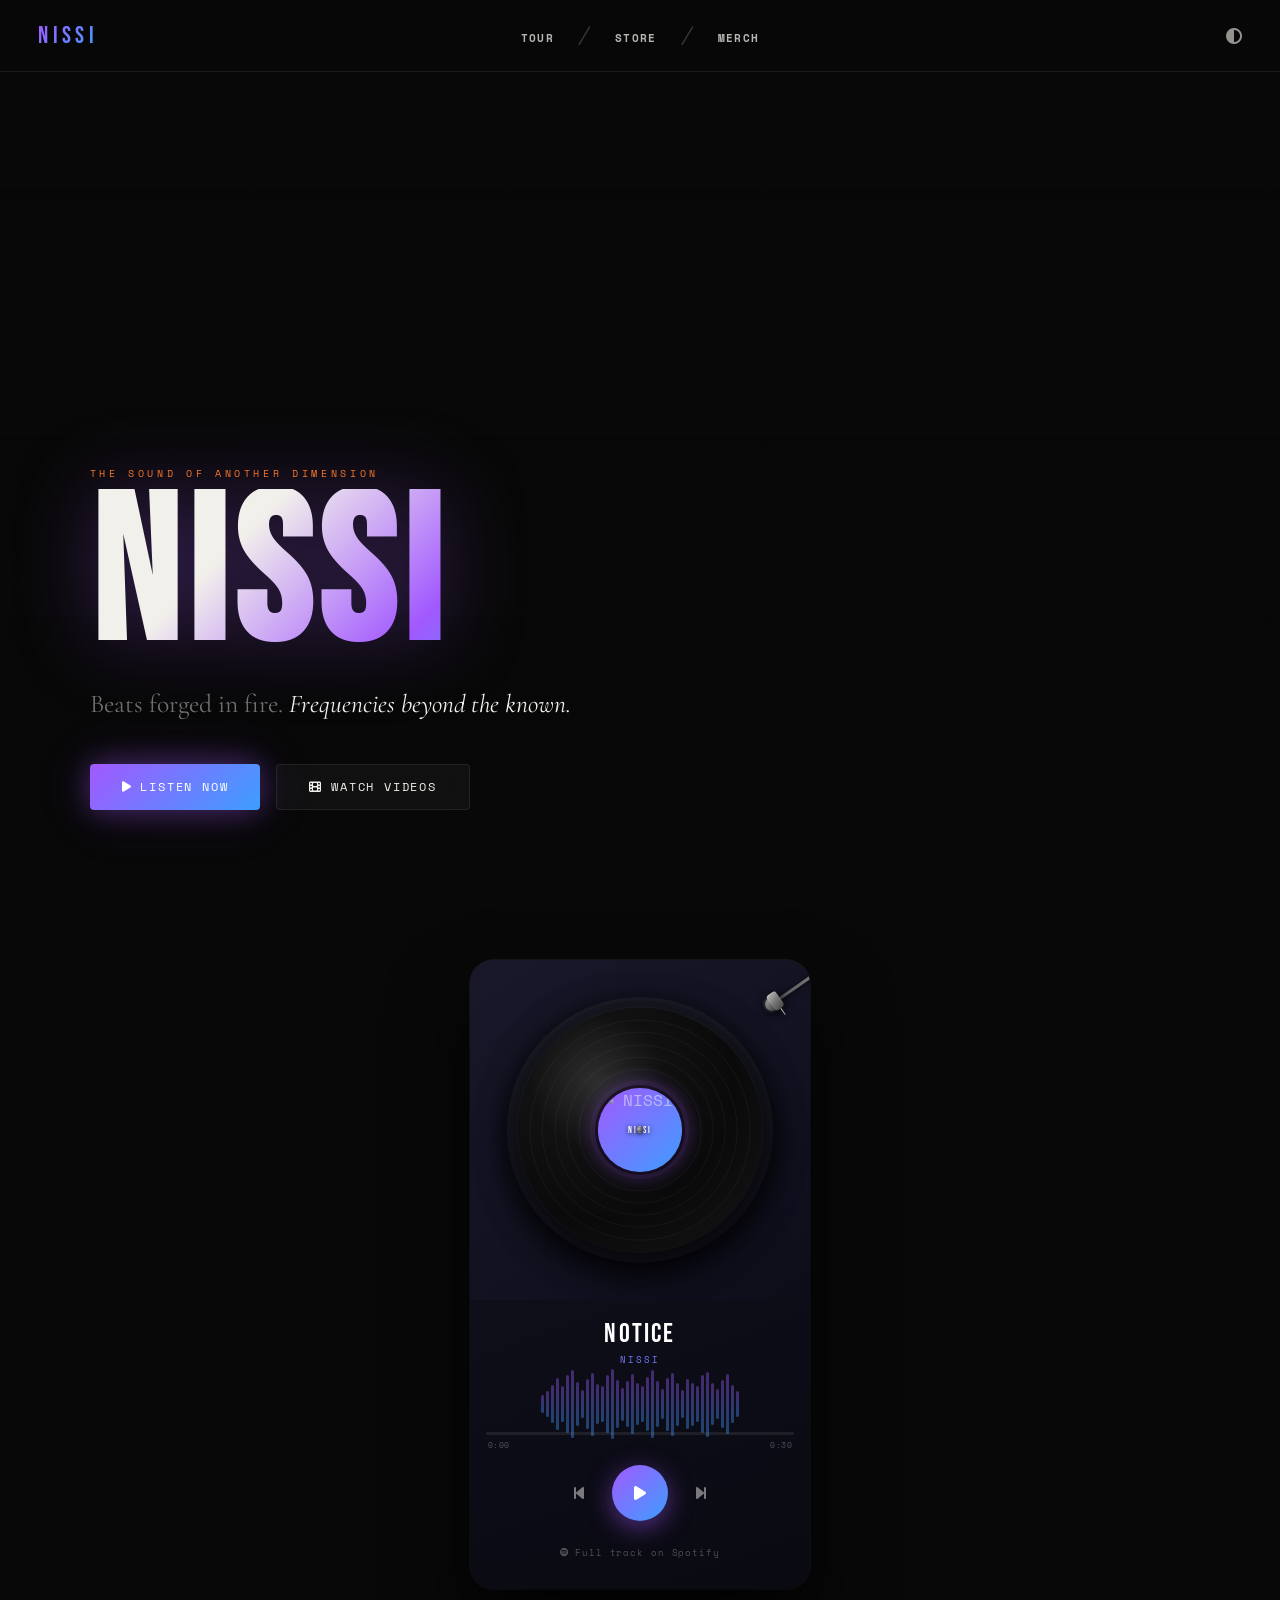
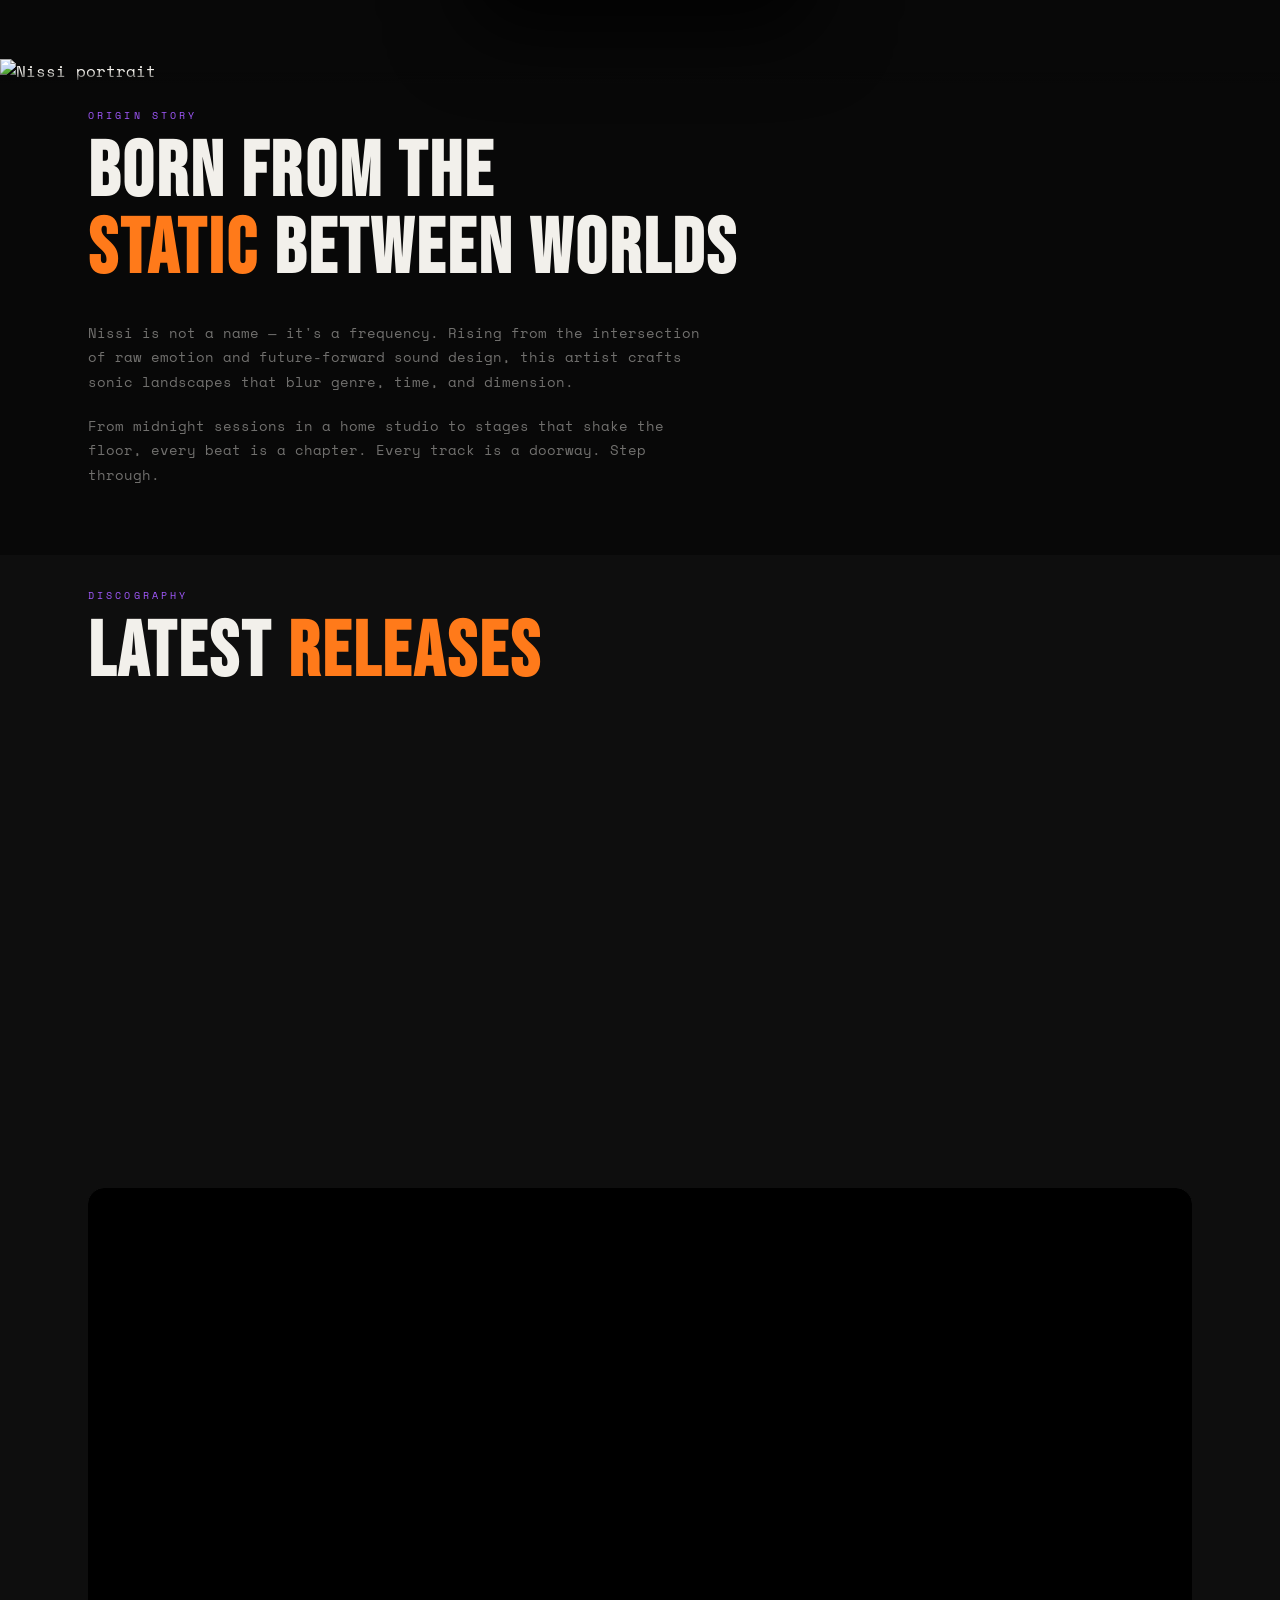
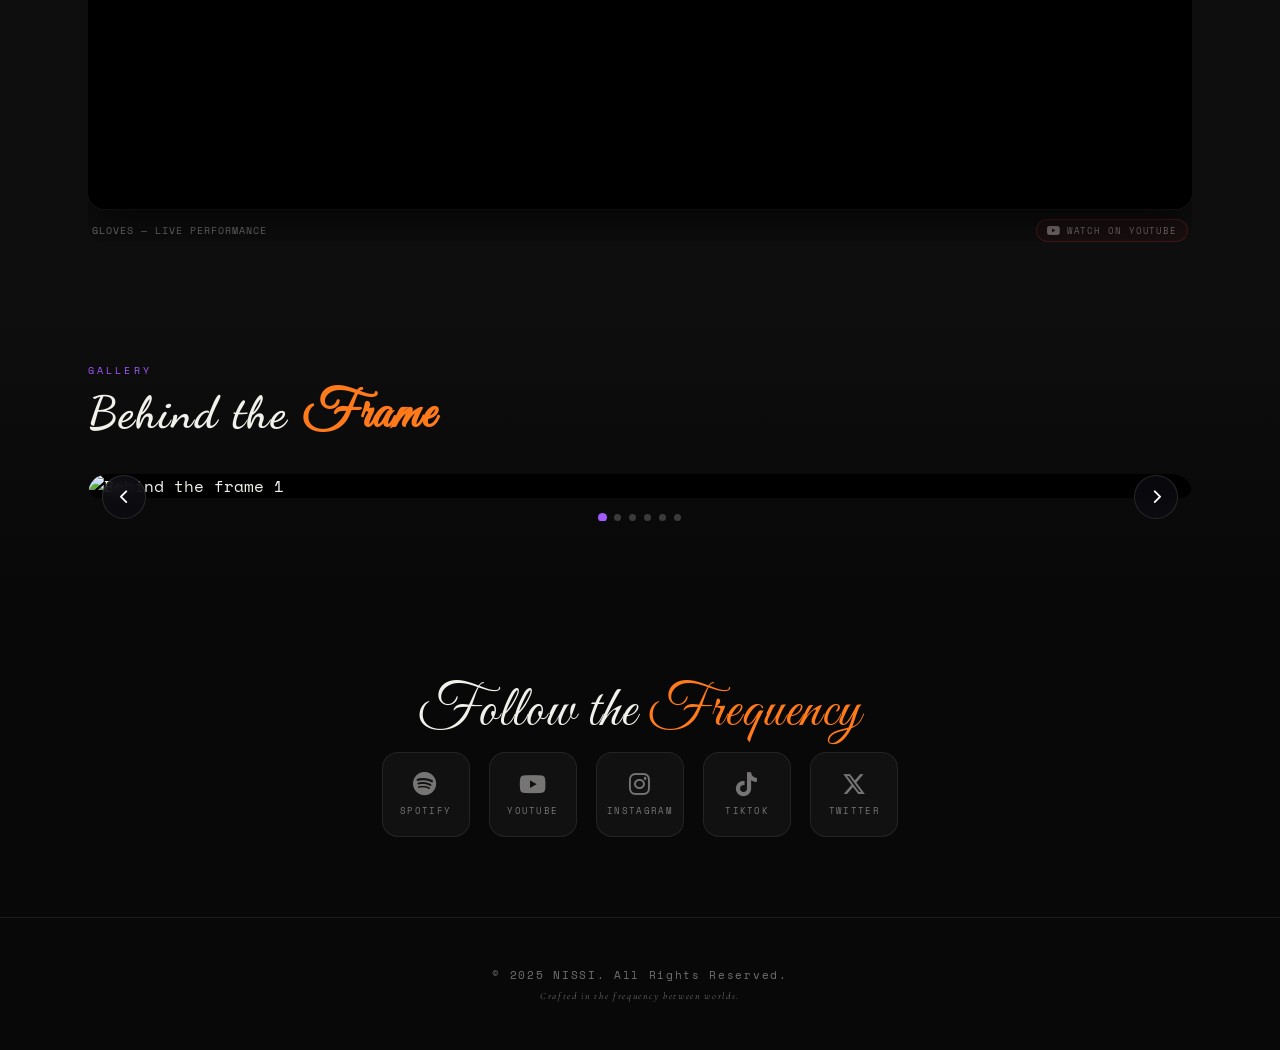
==== index.html @ 75cdb330 "Rename index_1779964944871_(7)_1780082928446.html to index.html" ====
<!DOCTYPE html>
<html lang="en">
<head>
  <meta charset="UTF-8" />
  <meta name="viewport" content="width=device-width, initial-scale=1.0" />
  <title>NISSI — Official</title>
  <link rel="stylesheet" href="style.css" />
  <!-- Fonts -->
  <link rel="preconnect" href="https://fonts.googleapis.com" />
  <link rel="preconnect" href="https://fonts.gstatic.com" crossorigin />
  <link href="https://fonts.googleapis.com/css2?family=Bebas+Neue&family=Cormorant+Garamond:ital,wght@0,300;0,400;1,300&family=Space+Mono:wght@400;700&family=Great+Vibes&family=Dancing+Script:wght@600;700&family=Playfair+Display:ital,wght@1,400;1,700&display=swap" rel="stylesheet" />
  <!-- Font Awesome -->
  <link rel="stylesheet" href="https://cdnjs.cloudflare.com/ajax/libs/font-awesome/6.5.0/css/all.min.css" />
  <!-- GSAP -->
  <script src="https://cdnjs.cloudflare.com/ajax/libs/gsap/3.12.5/gsap.min.js"></script>
  <script src="https://cdnjs.cloudflare.com/ajax/libs/gsap/3.12.5/ScrollTrigger.min.js"></script>
</head>
<body class="loading">

  <!-- LOADING SCREEN -->
  <div id="loader">
    <div class="loader-inner">
      <div class="loader-logo">NISSI</div>
      <div class="loader-bar"><div class="loader-fill"></div></div>
    </div>
  </div>

  <!-- PARTICLES CANVAS -->
  <canvas id="particles-canvas"></canvas>

  <!-- FIXED BG -->
  <div id="bg-fixed">
    <div id="bg-overlay"></div>
  </div>

  <!-- ═══════════════════════════ NAV ═══════════════════════════ -->
  <nav id="navbar" style="
    display:flex;
    align-items:center;
    justify-content:space-between;
    padding:0 clamp(20px, 5vw, 48px);
    position:fixed;
    top:0; left:0; right:0;
    z-index:999;
    background:#0d0d0d;
    height:56px;
    border-bottom:1px solid rgba(255,255,255,0.07);
  ">
    <!-- Logo left — pinned, never overlaps -->
    <a href="." onclick="window.location.reload();return false;" class="nav-logo" style="font-family:'Bebas Neue',sans-serif;font-size:1.5rem;letter-spacing:0.18em;background:linear-gradient(135deg,#a259ff,#3d9eff);-webkit-background-clip:text;-webkit-text-fill-color:transparent;flex-shrink:0;text-decoration:none;cursor:pointer;">NISSI</a>

    <!-- Links right side — plenty of room from logo -->
    <div style="display:flex;align-items:center;gap:0;">
      <ul style="display:flex;align-items:center;list-style:none;margin:0;padding:0;gap:0;">
        <li><a href="#tour" style="font-family:'Space Mono',monospace;font-size:0.7rem;font-weight:700;letter-spacing:0.12em;text-transform:uppercase;color:rgba(242,240,235,0.75);text-decoration:none;padding:0 clamp(12px,2.5vw,24px);transition:color 0.2s;" onmouseover="this.style.color='#ff7a1a'" onmouseout="this.style.color='rgba(242,240,235,0.75)'">Tour</a></li>
        <li style="color:rgba(255,255,255,0.2);font-size:1.3rem;transform:skewX(-15deg);user-select:none;pointer-events:none;">/</li>
        <li><a href="https://nissi-nation.myshopify.com/pages/print-giveaway" target="_blank" rel="noopener" style="font-family:'Space Mono',monospace;font-size:0.7rem;font-weight:700;letter-spacing:0.12em;text-transform:uppercase;color:rgba(242,240,235,0.75);text-decoration:none;padding:0 clamp(12px,2.5vw,24px);transition:color 0.2s;" onmouseover="this.style.color='#ff7a1a'" onmouseout="this.style.color='rgba(242,240,235,0.75)'">Store</a></li>
        <li style="color:rgba(255,255,255,0.2);font-size:1.3rem;transform:skewX(-15deg);user-select:none;pointer-events:none;">/</li>
        <li><a href="#merch" style="font-family:'Space Mono',monospace;font-size:0.7rem;font-weight:700;letter-spacing:0.12em;text-transform:uppercase;color:rgba(242,240,235,0.75);text-decoration:none;padding:0 clamp(12px,2.5vw,24px);transition:color 0.2s;" onmouseover="this.style.color='#ff7a1a'" onmouseout="this.style.color='rgba(242,240,235,0.75)'">Merch</a></li>
      </ul>
      <!-- Theme toggle -->
      <button class="theme-toggle" id="themeToggle" title="Toggle theme" style="background:none;border:none;color:rgba(242,240,235,0.6);cursor:pointer;font-size:1rem;margin-left:clamp(8px,2vw,20px);"><i class="fa-solid fa-circle-half-stroke"></i></button>
    </div>
  </nav>

  <!-- ═══════════════════════════ HERO ═══════════════════════════ -->
  <section id="hero">
    <div class="hero-content">
      <p class="hero-sub reveal-up">The Sound of Another Dimension</p>
      <h1 class="hero-title reveal-up">NISSI</h1>
      <p class="hero-tagline reveal-up">Beats forged in fire. <em>Frequencies beyond the known.</em></p>
      <div class="hero-btns reveal-up">
        <a href="#player-section" class="btn btn-primary"><i class="fa-solid fa-play"></i> Listen Now</a>
        <a href="https://youtube.com/@nissination?si=pV4HrU5x8ZpDHVde" target="_blank" rel="noopener" class="btn btn-ghost"><i class="fa-solid fa-film"></i> Watch Videos</a>
      </div>
    </div>
    <!-- Side waveform visualizer -->
    <canvas id="side-waveform"></canvas>
  </section>

  <!-- ═══════════════════════════ PLAYER ═══════════════════════════ -->
  <section id="player-section">
    <div class="vc-card" id="vinylCard">

      <!-- ── Vinyl stage (square) ── -->
      <div class="vc-stage">

        <!-- Ambient glow -->
        <div class="vc-glow" id="vcGlow"></div>

        <!-- Platter shadow ring -->
        <div class="vc-platter"></div>

        <!-- Vinyl disc -->
        <div class="vc-disc" id="npVinyl">
          <div class="vc-groove" style="inset:5%"></div>
          <div class="vc-groove" style="inset:10%"></div>
          <div class="vc-groove" style="inset:15%"></div>
          <div class="vc-groove" style="inset:20%"></div>
          <div class="vc-groove" style="inset:25%"></div>
          <div class="vc-groove" style="inset:30%"></div>
          <div class="vc-groove" style="inset:35%"></div>
          <div class="vc-groove" style="inset:40%"></div>
          <!-- Centre label -->
          <div class="vc-label">
            <img src="https://res.cloudinary.com/dsetw6lec/image/upload/v1779904991/ignite_al7eju.jpg" alt="NISSI" id="npArt" />
            <span class="vc-label-name">NISSI</span>
          </div>
          <!-- Spindle -->
          <div class="vc-spindle"></div>
        </div>

        <!-- Tonearm pivot marker -->
        <div class="vc-arm-pivot" id="vcArmPivot">
          <div class="vc-arm" id="tonearm-arm">
            <div class="vc-headshell">
              <div class="vc-stylus"></div>
            </div>
          </div>
        </div>

      </div><!-- /vc-stage -->

      <!-- Track info -->
      <div class="vc-track-name" id="trackName">NOTICE</div>
      <div class="vc-artist-name" id="artistName">NISSI</div>

      <!-- Waveform bars -->
      <div class="vc-waveform" id="vcWaveform"></div>

      <!-- Progress bar -->
      <div class="vc-progress-bar" id="progressBar">
        <div class="vc-progress-fill" id="progressFill"></div>
      </div>

      <!-- Times -->
      <div class="vc-times">
        <span id="currentTime">0:00</span>
        <span id="totalTime">0:30</span>
      </div>

      <!-- Controls -->
      <div class="vc-controls">
        <button class="vc-ctrl vc-skip" id="prevBtn" aria-label="Previous">
          <i class="fa-solid fa-backward-step"></i>
        </button>
        <button class="vc-ctrl vc-play-btn" id="playBtn" aria-label="Play / Pause">
          <i class="fa-solid fa-play" id="playIcon"></i>
        </button>
        <button class="vc-ctrl vc-skip" id="nextBtn" aria-label="Next">
          <i class="fa-solid fa-forward-step"></i>
        </button>
      </div>

      <!-- Spotify link -->
      <a class="vc-spotify-link" id="vcSpotifyLink"
         href="https://open.spotify.com/track/5U3MLQzcrQhgCphUAM2FbU"
         target="_blank" rel="noopener">
        <i class="fa-brands fa-spotify"></i> Full track on Spotify
      </a>

      <!-- Hidden Spotify embed target (iFrame API creates the iframe here) -->
      <div id="spotifyEmbed" style="width:1px;height:1px;overflow:hidden;position:absolute;opacity:0;pointer-events:none;"></div>

      <!-- Compat stubs for any lingering script references -->
      <input type="range" id="volumeSlider" min="0" max="1" step="0.01" value="0.8" style="display:none"/>
      <div id="progressThumb" style="display:none"></div>

    </div><!-- /vc-card -->

    <!-- hidden compat stubs (zero-size) -->
    <div id="turntable-glow" style="display:none"></div>
    <div id="tonearm-pivot" style="display:none"></div>
    <div id="tonearm-weight" style="display:none"></div>

  </section>

  <!-- ═══════════════════════════ ABOUT ═══════════════════════════ -->
  <section id="about" style="padding:0; margin:0; position:relative; background:#080808;">

    <!-- Photo: natural height, gradient fades bottom into dark -->
    <div style="width:100%; position:relative; overflow:hidden;">
      <img
        id="aboutImg"
        src="https://res.cloudinary.com/dsetw6lec/image/upload/v1779879551/SaveClip.App_619214443_18554891209044663_5033763532246389721_n_uv8qec.jpg"
        alt="Nissi portrait"
        style="width:100%; display:block; object-fit:cover; object-position:center top; will-change:transform;"
      />
      <!-- Gradient fade: transparent → solid dark over the bottom 45% of the photo -->
      <div style="
        position:absolute;
        bottom:0; left:0; right:0;
        height:45%;
        background: linear-gradient(to bottom, transparent 0%, #080808 100%);
        pointer-events:none;
      "></div>
    </div>

    <!-- Text: in normal document flow — pushes Latest Releases down naturally -->
    <div class="container reveal-up" style="
      position:relative;
      z-index:3;
      padding-top:24px;
      padding-bottom:48px;
    ">
      <span class="section-eyebrow">Origin Story</span>
      <h2 class="section-title">Born from the<br /><em>Static</em> Between Worlds</h2>
      <p style="max-width:560px; font-size:0.78rem; line-height:1.7; color:rgba(242,240,235,0.82); margin-bottom:16px;">Nissi is not a name — it's a frequency. Rising from the intersection of raw emotion and future-forward sound design, this artist crafts sonic landscapes that blur genre, time, and dimension.</p>
      <p style="max-width:560px; font-size:0.78rem; line-height:1.7; color:rgba(242,240,235,0.82);">From midnight sessions in a home studio to stages that shake the floor, every beat is a chapter. Every track is a doorway. Step through.</p>
    </div>

  </section>

  <!-- ═══════════════════════════ MUSIC ═══════════════════════════ -->
  <section id="music" style="padding-top:32px;" class="section-pad">
    <div class="container">
      <span class="section-eyebrow reveal-up">Discography</span>
      <h2 class="section-title reveal-up">Latest <em>Releases</em></h2>

      <!-- SPOTIFY EMBEDS -->
      <div class="spotify-stack reveal-up">

        <!-- TORNADO -->
        <iframe
          style="border-radius:12px"
          src="https://open.spotify.com/embed/track/1IMAFcIDPJ1kpCcOtLghst?utm_source=generator&theme=0"
          width="100%" height="80" frameBorder="0"
          allowfullscreen=""
          allow="autoplay; clipboard-write; encrypted-media; fullscreen; picture-in-picture"
          loading="lazy">
        </iframe>

        <!-- NOBODY -->
        <iframe
          style="border-radius:12px"
          src="https://open.spotify.com/embed/track/5S6c5dAxj2BlocOOHV3tya?utm_source=generator&theme=0"
          width="100%" height="80" frameBorder="0"
          allowfullscreen=""
          allow="autoplay; clipboard-write; encrypted-media; fullscreen; picture-in-picture"
          loading="lazy">
        </iframe>

        <!-- JUDI -->
        <iframe
          style="border-radius:12px"
          src="https://open.spotify.com/embed/track/2NSkhQmS7BFNRcyaxZtRe6?utm_source=generator&theme=0"
          width="100%" height="80" frameBorder="0"
          allowfullscreen=""
          allow="autoplay; clipboard-write; encrypted-media; fullscreen; picture-in-picture"
          loading="lazy">
        </iframe>

        <!-- MOTIVATE -->
        <iframe
          style="border-radius:12px"
          src="https://open.spotify.com/embed/track/6a0MFMtkaQKYUOnTQrwgBc?utm_source=generator&theme=0"
          width="100%" height="80" frameBorder="0"
          allowfullscreen=""
          allow="autoplay; clipboard-write; encrypted-media; fullscreen; picture-in-picture"
          loading="lazy">
        </iframe>

        <!-- TROUBLE -->
        <iframe
          style="border-radius:12px"
          src="https://open.spotify.com/embed/track/4d7zuVTqmSyFkeSwtCjJev?utm_source=generator&theme=0"
          width="100%" height="80" frameBorder="0"
          allowfullscreen=""
          allow="autoplay; clipboard-write; encrypted-media; fullscreen; picture-in-picture"
          loading="lazy">
        </iframe>

      </div><!-- /spotify-stack -->

      <!-- GLOVES VIDEO — sits right below Ignite -->
      <div class="video-card reveal-up" style="margin-top:24px;" data-delay="0">
        <div class="video-embed-wrap" data-video-id="BGjaGoD0YRA">
          <iframe
            src="https://www.youtube.com/embed/BGjaGoD0YRA?rel=0&modestbranding=1"
            title="NISSI — Gloves Live Performance"
            frameborder="0"
            allow="accelerometer; autoplay; clipboard-write; encrypted-media; gyroscope; picture-in-picture; web-share"
            allowfullscreen>
          </iframe>
        </div>
        <div class="video-meta">
          <span class="video-meta-title">Gloves — Live Performance</span>
          <a class="video-yt-link" href="https://youtu.be/BGjaGoD0YRA" target="_blank" rel="noopener"><i class="fa-brands fa-youtube"></i> Watch on YouTube</a>
        </div>
      </div>

      <!-- LEGACY GRID (hidden - kept for JS compat) -->
      <div class="music-grid" style="display:none;">
        <div class="music-card reveal-up" data-delay="0">
          <div class="music-card-img">
            <img src="" alt="Banger" />
            <div class="music-card-overlay"><i class="fa-solid fa-play"></i></div>
          </div>
          <div class="music-card-info">
            <h3>Banger</h3>
            <p>Single • 2025</p>
            <div class="platform-btns">
              <a href="#" class="plat-btn spotify"><i class="fa-brands fa-spotify"></i> Spotify</a>
              <a href="#" class="plat-btn apple"><i class="fa-brands fa-apple"></i> Apple</a>
            </div>
          </div>
        </div>
        <div class="music-card reveal-up" data-delay="100">
          <div class="music-card-img">
            <img src="" alt="Static Realm" />
            <div class="music-card-overlay"><i class="fa-solid fa-play"></i></div>
          </div>
          <div class="music-card-info">
            <h3>Static Realm</h3>
            <p>EP • 2024</p>
          </div>
        </div>
      </div><!-- /hidden music-grid -->
    </div>
  </section>

  <!-- ═══════════════════════════ GALLERY ═══════════════════════════ -->
  <section id="gallery" class="section-pad">
    <div class="container">
      <span class="section-eyebrow reveal-up">Gallery</span>
      <h2 class="section-title reveal-up" style="font-family:'Dancing Script',cursive;font-size:2.8rem;font-weight:700;">Behind the <em style="font-family:'Great Vibes',cursive;font-size:1.15em;">Frame</em></h2>
      <!-- SWIPEABLE GALLERY SLIDER -->
      <div class="gallery-slider-wrap">
        <div class="gallery-slider" id="gallerySlider">
          <div class="gallery-slide">
            <img src="https://res.cloudinary.com/dsetw6lec/image/upload/v1779936729/SaveClip.App_590415206_18548560813044663_8006757586851765597_n_q1v9o7.jpg" alt="Behind the frame 1" />
            <div class="gallery-hover"><i class="fa-solid fa-expand"></i></div>
          </div>
          <div class="gallery-slide">
            <img src="https://res.cloudinary.com/dsetw6lec/image/upload/v1779936730/SaveClip.App_610170127_18551751592044663_2790066514820740571_n_wjk50v.jpg" alt="Behind the frame 2" />
            <div class="gallery-hover"><i class="fa-solid fa-expand"></i></div>
          </div>
          <div class="gallery-slide">
            <img src="https://res.cloudinary.com/dsetw6lec/image/upload/v1779936729/SaveClip.App_590422847_18548560801044663_4724140726253730372_n_scm8un.jpg" alt="Behind the frame 3" />
            <div class="gallery-hover"><i class="fa-solid fa-expand"></i></div>
          </div>
          <div class="gallery-slide">
            <img src="https://res.cloudinary.com/dsetw6lec/image/upload/v1779936730/SaveClip.App_673181962_18584019388044663_4158694819043133062_n_bvgiac.jpg" alt="Behind the frame 4" />
            <div class="gallery-hover"><i class="fa-solid fa-expand"></i></div>
          </div>
          <div class="gallery-slide">
            <img src="https://res.cloudinary.com/dsetw6lec/image/upload/v1779936730/SaveClip.App_590414192_18548560786044663_8971472517863732894_n_qtlxjk.jpg" alt="Behind the frame 5" />
            <div class="gallery-hover"><i class="fa-solid fa-expand"></i></div>
          </div>
          <div class="gallery-slide">
            <img src="https://res.cloudinary.com/dsetw6lec/image/upload/v1779936888/SaveClip.App_515158918_18515788252044663_3452862884374450170_n_m4cdrz.jpg" alt="Behind the frame 6" />
            <div class="gallery-hover"><i class="fa-solid fa-expand"></i></div>
          </div>
        </div>

        <!-- Nav arrows -->
        <button class="gallery-arrow gallery-prev" id="galleryPrev" aria-label="Previous"><i class="fa-solid fa-chevron-left"></i></button>
        <button class="gallery-arrow gallery-next" id="galleryNext" aria-label="Next"><i class="fa-solid fa-chevron-right"></i></button>

        <!-- Dots -->
        <div class="gallery-dots" id="galleryDots"></div>
      </div>
    </div>
    <!-- Lightbox -->
    <div id="lightbox" class="lightbox">
      <button class="lb-close" id="lbClose"><i class="fa-solid fa-xmark"></i></button>
      <img id="lbImg" src="" alt="Gallery Full" />
    </div>
  </section>

  <!-- ═══════════════════════════ SOCIAL ═══════════════════════════ -->
  <section id="social" class="section-pad">
    <div class="container">
      <h2 class="section-title reveal-up text-center" style="font-family:'Great Vibes',cursive;font-size:3.6rem;font-weight:400;letter-spacing:0.02em;">Follow the <em style="font-family:'Great Vibes',cursive;font-style:normal;">Frequency</em></h2>
      <div class="social-row" style="justify-content:center; gap:1.2rem; flex-wrap:wrap; max-width:560px; margin:0 auto;">
        <a href="https://open.spotify.com/artist/4586oPyU8t6d4hGb1BPFTU?si=qIIXIjuaQ7iqp5JN0f9GTw" target="_blank" rel="noopener" class="soc-btn soc-spotify" title="Spotify"><i class="fa-brands fa-spotify"></i><span>Spotify</span></a>
        <a href="https://youtube.com/@nissination?si=pV4HrU5x8ZpDHVde" target="_blank" rel="noopener" class="soc-btn soc-youtube" title="YouTube"><i class="fa-brands fa-youtube"></i><span>YouTube</span></a>
        <a href="https://www.instagram.com/nissination?igsh=MWptbnQ2YWdpcnBrdA==" target="_blank" rel="noopener" class="soc-btn soc-instagram" title="Instagram"><i class="fa-brands fa-instagram"></i><span>Instagram</span></a>
        <a href="https://www.tiktok.com/@nissi_nation?_r=1&_t=ZS-96jzxptYYQ1" target="_blank" rel="noopener" class="soc-btn soc-tiktok" title="TikTok"><i class="fa-brands fa-tiktok"></i><span>TikTok</span></a>
        <a href="https://twitter.com/NissiNation" target="_blank" rel="noopener" class="soc-btn soc-twitter" title="X / Twitter"><i class="fa-brands fa-x-twitter"></i><span>Twitter</span></a>
      </div>
    </div>
  </section>

  <!-- ═════════════════ OVERLAYS ═════════════════ -->

<div class="overlay-panel" id="store-overlay">
  <button class="overlay-close">×</button>

  <div class="overlay-content">
    <h2>STORE</h2>
    <p>Exclusive drops, collectibles, vinyls, and limited releases.</p>
  </div>
</div>

<div class="overlay-panel" id="merch-overlay">
  <button class="overlay-close">×</button>

  <div class="overlay-content">
    <h2>MERCH</h2>
    <p>Wear the world. Premium artist apparel and visuals.</p>
  </div>
</div>

<div class="overlay-panel" id="tour-overlay">
  <button class="overlay-close">×</button>

  <div class="overlay-content">
    <h2>TOUR</h2>
    <p>Upcoming performances, experiences, and live dates.</p>
  </div>
</div>

<div class="overlay-panel" id="connect-overlay">
  <button class="overlay-close">×</button>

  <div class="overlay-content">
    <h2>CONNECT</h2>
    <p>Bookings, collaborations, creative direction, and partnerships.</p>
  </div>
</div>

  <!-- ── GALLERY FIXES + LIGHTBOX ZOOM ── -->
  <style>
    /* Kill scale+overlay on touch — hover sticks on mobile */
    @media (hover: none) {
      .gallery-slide:hover img          { transform: none !important; }
      .gallery-slide:active img         { transform: none !important; }
      .gallery-slide:hover .gallery-hover,
      .gallery-slide:active .gallery-hover { background: rgba(0,0,0,0) !important; opacity: 0 !important; }
    }
    /* Remove blur from hover overlay everywhere */
    .gallery-slide .gallery-hover { backdrop-filter: none !important; -webkit-backdrop-filter: none !important; }

    /* Lightbox enhancements */
    #lightbox {
      position: fixed; inset: 0; z-index: 5000;
      background: rgba(0,0,0,0.96);
      display: none; align-items: center; justify-content: center;
      touch-action: none;
      padding: 0;
    }
    #lightbox.open { display: flex; }
    #lb-img-wrap {
      display: flex; align-items: center; justify-content: center;
      width: 100%; height: 100%;
      overflow: hidden;
    }
    #lbImg {
      max-width: 92vw; max-height: 88vh;
      object-fit: contain;
      border-radius: 6px;
      transform-origin: center center;
      transform: scale(1);
      transition: transform 0.2s ease;
      user-select: none; -webkit-user-select: none;
      cursor: zoom-in;
      will-change: transform;
    }
    #lbImg.zoomed { cursor: grab; transition: none; }
    #lbImg.zoomed:active { cursor: grabbing; }

    /* Close button — always visible, always on top */
    #lb-close-btn {
      position: fixed;
      top: 14px; right: 14px;
      z-index: 9999;
      width: 52px; height: 52px;
      border-radius: 50%;
      background: rgba(255, 80, 80, 0.88);
      border: 2px solid rgba(255,255,255,0.35);
      color: #fff;
      font-size: 1.5rem;
      display: none;
      align-items: center;
      justify-content: center;
      cursor: pointer;
      box-shadow: 0 4px 20px rgba(0,0,0,0.7);
      -webkit-tap-highlight-color: transparent;
    }
    #lightbox.open ~ #lb-close-btn,
    #lb-close-btn.visible { display: flex; }

    #lb-hint {
      position: fixed; bottom: 1rem; left: 50%; transform: translateX(-50%);
      font-family: 'Space Mono', monospace; font-size: 0.55rem;
      letter-spacing: 0.12em; color: rgba(255,255,255,0.4);
      pointer-events: none; z-index: 9998;
      white-space: nowrap;
      display: none;
    }
    #lb-hint.visible { display: block; }
    /* Hide the original in-lightbox close button — replaced by #lb-close-btn */
    #lbClose { display: none !important; }

    /* ══════════════════════════════════════
       VINYL CARD PLAYER
       ══════════════════════════════════════ */
    #player-section {
      display: flex;
      justify-content: center;
      padding: 60px 20px 70px;
      background: #080808;
    }
    .vc-card {
      position: relative;
      width: 100%;
      max-width: 340px;
      background: linear-gradient(160deg, #151520 0%, #0d0d18 60%, #0a0a12 100%);
      border-radius: 24px;
      padding-bottom: 28px;
      box-shadow:
        0 40px 80px rgba(0,0,0,0.8),
        0 0 0 1px rgba(255,255,255,0.06),
        inset 0 1px 0 rgba(255,255,255,0.06);
      overflow: hidden;
      text-align: center;
    }
    /* Stage: square */
    .vc-stage {
      position: relative;
      width: 100%;
      aspect-ratio: 1;
      background: linear-gradient(145deg, #18182a 0%, #0d0d1a 100%);
      overflow: hidden;
    }
    .vc-glow {
      position: absolute;
      inset: 0;
      background: radial-gradient(circle at 50% 55%,
        rgba(162,89,255,0.25) 0%,
        rgba(61,158,255,0.12) 40%,
        transparent 70%);
      opacity: 0;
      transition: opacity 1s ease;
      pointer-events: none;
    }
    .vc-glow.on {
      opacity: 1;
      animation: glowBreathe 2.8s ease-in-out infinite;
    }
    @keyframes glowBreathe {
      0%,100% { opacity: 0.6; }
      50%      { opacity: 1; }
    }
    /* Platter shadow ring */
    .vc-platter {
      position: absolute;
      top: 50%; left: 50%;
      width: 78%;
      aspect-ratio: 1;
      transform: translate(-50%, -50%);
      border-radius: 50%;
      background: radial-gradient(circle at 40% 38%, #22222e, #0e0e18);
      box-shadow:
        0 8px 30px rgba(0,0,0,0.8),
        0 0 0 1px rgba(255,255,255,0.04),
        inset 0 2px 4px rgba(255,255,255,0.04);
    }
    /* Vinyl disc */
    .vc-disc {
      position: absolute;
      top: 50%; left: 50%;
      width: 72%;
      aspect-ratio: 1;
      transform: translate(-50%, -50%);
      border-radius: 50%;
      background: radial-gradient(circle at 32% 30%,
        #2e2e2e 0%, #111 28%, #0a0a0a 58%, #161616 100%);
      box-shadow:
        0 10px 40px rgba(0,0,0,0.9),
        0 0 0 1px rgba(255,255,255,0.04);
    }
    .vc-disc.spinning {
      animation: spinRecord 3s linear infinite;
    }
    @keyframes spinRecord {
      to { transform: translate(-50%,-50%) rotate(360deg); }
    }
    .vc-groove {
      position: absolute;
      border-radius: 50%;
      border: 1px solid rgba(255,255,255,0.045);
      pointer-events: none;
    }
    /* Centre label */
    .vc-label {
      position: absolute;
      width: 34%; aspect-ratio: 1;
      top: 50%; left: 50%;
      transform: translate(-50%, -50%);
      border-radius: 50%;
      overflow: hidden;
      background: linear-gradient(135deg, #a259ff, #3d9eff);
      box-shadow:
        0 0 0 3px rgba(0,0,0,0.55),
        0 0 22px rgba(162,89,255,0.65),
        0 4px 16px rgba(0,0,0,0.8);
      display: flex;
      align-items: center;
      justify-content: center;
    }
    .vc-label img {
      position: absolute;
      inset: 0; width: 100%; height: 100%;
      object-fit: cover;
      opacity: 0.55;
      border-radius: 50%;
    }
    .vc-label-name {
      position: relative; z-index: 2;
      font-family: 'Bebas Neue', sans-serif;
      font-size: clamp(0.4rem, 1.5vw, 0.55rem);
      letter-spacing: 0.22em;
      color: #fff;
      text-shadow: 0 1px 4px rgba(0,0,0,0.9);
    }
    .vc-spindle {
      position: absolute;
      width: 6px; height: 6px;
      top: 50%; left: 50%;
      transform: translate(-50%, -50%);
      border-radius: 50%;
      background: radial-gradient(circle at 35% 35%, #bbb, #555 60%, #222);
      box-shadow: 0 1px 4px rgba(0,0,0,0.8);
      z-index: 20;
    }
    /* Tonearm */
    .vc-arm-pivot {
      position: absolute;
      top: 11%; right: 9%;
      width: 14px; height: 14px;
      border-radius: 50%;
      background: radial-gradient(circle at 35% 30%, #c8c8c8, #777 55%, #333);
      box-shadow: 0 3px 10px rgba(0,0,0,0.8), 0 0 0 2px rgba(255,255,255,0.12);
      z-index: 30;
    }
    .vc-arm {
      position: absolute;
      top: 50%; left: 50%;
      /* arm length = ~40% of card width; clamp for mobile */
      width: clamp(90px, 38vw, 132px);
      height: 3px;
      background: linear-gradient(to left, #aaa 0%, #888 40%, #666 80%, #444 100%);
      border-radius: 2px;
      transform-origin: 0% 50%;
      transform: translateY(-50%) rotate(-35deg);
      transition: transform 1s cubic-bezier(0.35,0.05,0.25,1);
      box-shadow: 0 1px 6px rgba(0,0,0,0.7);
      z-index: 29;
    }
    .vc-arm.playing { transform: translateY(-50%) rotate(10deg); }
    .vc-headshell {
      position: absolute;
      left: -1px; top: -8px;
      width: 11px; height: 18px;
      background: linear-gradient(160deg, #bbb 0%, #777 50%, #444 100%);
      border-radius: 3px 3px 4px 4px;
      box-shadow: 0 2px 8px rgba(0,0,0,0.7), inset 0 1px 0 rgba(255,255,255,0.15);
    }
    .vc-stylus {
      position: absolute;
      bottom: -8px; left: 50%;
      transform: translateX(-50%);
      width: 1.5px; height: 8px;
      background: linear-gradient(to bottom, #ccc, #888);
      border-radius: 0 0 1px 1px;
    }
    /* Track info */
    .vc-track-name {
      font-family: 'Bebas Neue', sans-serif;
      font-size: 1.7rem;
      letter-spacing: 0.08em;
      color: #fff;
      margin: 18px 20px 3px;
    }
    .vc-artist-name {
      font-family: 'Space Mono', monospace;
      font-size: 0.58rem;
      letter-spacing: 0.22em;
      text-transform: uppercase;
      background: linear-gradient(135deg, #a259ff, #3d9eff);
      -webkit-background-clip: text;
      -webkit-text-fill-color: transparent;
      margin-bottom: 16px;
    }
    /* Waveform */
    .vc-waveform {
      display: flex;
      align-items: center;
      justify-content: center;
      gap: 2px;
      height: 44px;
      margin: 0 16px 6px;
    }
    .vc-bar {
      flex-shrink: 0;
      width: 3px;
      border-radius: 2px;
      background: linear-gradient(to top, #3d9eff 0%, #a259ff 100%);
      opacity: 0.38;
      transform-origin: bottom center;
      transition: opacity 0.3s;
    }
    .vc-bar.lit   { opacity: 0.9; }
    .vc-bar.pulse { animation: barPulse var(--spd,0.55s) ease-in-out infinite alternate; }
    @keyframes barPulse {
      from { transform: scaleY(0.35); opacity: 0.4; }
      to   { transform: scaleY(1);    opacity: 0.95; }
    }
    /* Progress bar */
    .vc-progress-bar {
      width: calc(100% - 32px);
      margin: 0 16px 4px;
      height: 3px;
      background: rgba(255,255,255,0.08);
      border-radius: 2px;
      cursor: pointer;
    }
    .vc-progress-fill {
      height: 100%; width: 0%;
      background: linear-gradient(to right, #a259ff, #3d9eff);
      border-radius: 2px;
      transition: width 0.4s linear;
    }
    /* Times */
    .vc-times {
      display: flex;
      justify-content: space-between;
      margin: 0 18px 14px;
      font-family: 'Space Mono', monospace;
      font-size: 0.5rem;
      color: rgba(255,255,255,0.3);
      letter-spacing: 0.06em;
    }
    /* Controls */
    .vc-controls {
      display: flex;
      align-items: center;
      justify-content: center;
      gap: 28px;
      margin-bottom: 16px;
    }
    .vc-ctrl {
      background: none; border: none;
      cursor: pointer;
      color: rgba(255,255,255,0.45);
      transition: color 0.2s, transform 0.15s;
      padding: 0;
      -webkit-tap-highlight-color: transparent;
    }
    .vc-ctrl:hover { color: #fff; }
    .vc-skip { font-size: 1rem; }
    .vc-play-btn {
      width: 56px; height: 56px;
      border-radius: 50%;
      background: linear-gradient(135deg, #a259ff, #3d9eff);
      color: #fff !important;
      font-size: 1rem;
      display: flex;
      align-items: center;
      justify-content: center;
      box-shadow: 0 6px 24px rgba(162,89,255,0.52), 0 2px 8px rgba(0,0,0,0.5);
      transition: transform 0.15s, box-shadow 0.15s;
    }
    .vc-play-btn:hover {
      transform: scale(1.08);
      box-shadow: 0 8px 32px rgba(162,89,255,0.72), 0 2px 8px rgba(0,0,0,0.5);
    }
    /* Spotify link */
    .vc-spotify-link {
      display: inline-flex;
      align-items: center;
      gap: 5px;
      font-family: 'Space Mono', monospace;
      font-size: 0.55rem;
      letter-spacing: 0.1em;
      color: rgba(255,255,255,0.28);
      text-decoration: none;
      transition: color 0.2s;
    }
    .vc-spotify-link:hover { color: #1db954; }

    /* ── Background: always show top of portrait image on wide/landscape screens ── */
    #bg-fixed {
      background-position: top center !important;
    }

    /* ── Light theme: alternate background, no blur ── */
    body.light #bg-fixed {
      background-image: url('https://res.cloudinary.com/dsetw6lec/image/upload/v1779879570/SaveClip.App_618828134_18554891206044663_2451804228736720368_n_nyrlqe.jpg') !important;
    }

    /* ── Smooth transition for both the background and overlay on theme switch ── */
    #bg-fixed {
      transition: background-image 0.5s ease;
    }
    #bg-overlay {
      transition: background 0.5s ease;
    }

    /* ── Light theme: dim the overlay so the photo stays visible ── */
    body.light #bg-overlay {
      background: rgba(240, 232, 220, 0.45) !important;
    }

    /* ── Landscape / short-viewport fix ── */
    @media (orientation: landscape) and (max-height: 520px) {
      /* Hero: shrink title so it fits in short viewport */
      .hero-title {
        font-size: clamp(2.2rem, 11vh, 5rem) !important;
        line-height: 0.9 !important;
        margin-bottom: 0.4rem !important;
      }
      .hero-sub {
        font-size: 0.5rem !important;
        margin-bottom: 0.2rem !important;
      }
      .hero-tagline {
        font-size: clamp(0.65rem, 1.8vh, 0.9rem) !important;
        margin-bottom: 0.8rem !important;
      }
      #hero {
        min-height: 100svh !important;
        align-items: center !important;
        padding-bottom: 4vh !important;
        padding-left: clamp(1rem, 5vw, 3rem) !important;
      }
      /* Nav: keep everything on one row without overflow */
      #navbar {
        height: 44px !important;
      }
      /* Prevent horizontal overflow on any section */
      body { overflow-x: hidden; }
    }
  </style>
  <script>
  (function() {
    function initGalleryLightbox() {
      var lightbox = document.getElementById('lightbox');
      var lbImg    = document.getElementById('lbImg');
      var slides   = document.querySelectorAll('.gallery-slide');
      if (!lightbox || !lbImg) return;

      /* ── Close button — appended to BODY so z-index is never blocked ── */
      var closeBtn = document.createElement('button');
      closeBtn.id = 'lb-close-btn';
      closeBtn.innerHTML = '<i class="fa-solid fa-xmark"></i>';
      document.body.appendChild(closeBtn);

      /* Wrap lbImg for pan support */
      var wrap = document.createElement('div');
      wrap.id = 'lb-img-wrap';
      lbImg.parentNode.insertBefore(wrap, lbImg);
      wrap.appendChild(lbImg);

      /* Hint text — also appended to body so it's always on top */
      var hint = document.createElement('div');
      hint.id = 'lb-hint';
      hint.textContent = 'SWIPE  ·  DOUBLE-TAP TO ZOOM  ·  PINCH TO ZOOM';
      document.body.appendChild(hint);

      var scale = 1, minScale = 1, maxScale = 4;
      var panX = 0, panY = 0;
      var lastTap = 0;

      function applyTransform(animate) {
        lbImg.style.transition = animate ? 'transform 0.25s ease' : 'none';
        lbImg.style.transform  = 'scale(' + scale + ') translate(' + (panX/scale) + 'px,' + (panY/scale) + 'px)';
        lbImg.classList.toggle('zoomed', scale > 1);
      }
      function resetZoom(animate) {
        scale = 1; panX = 0; panY = 0; applyTransform(animate);
      }

      /* ── Open / close helpers ── */
      function showChrome() {
        closeBtn.classList.add('visible');
        hint.classList.add('visible');
      }
      function hideChrome() {
        closeBtn.classList.remove('visible');
        hint.classList.remove('visible');
      }

      function openLb(src) {
        lbImg.src = src; resetZoom(false);
        lightbox.classList.add('open');
        document.body.style.overflow = 'hidden';
        showChrome();
      }
      function closeLb() {
        lightbox.classList.remove('open');
        document.body.style.overflow = '';
        resetZoom(false);
        hideChrome();
      }

      /* Close button click */
      closeBtn.addEventListener('click', closeLb);

      /* ── Image index tracking for swipe navigation ── */
      var imgSrcs = [];
      var currentIdx = 0;
      slides.forEach(function(slide) {
        var img = slide.querySelector('img');
        if (img) imgSrcs.push(img.src);
      });

      function openLbAt(idx) {
        currentIdx = (idx + imgSrcs.length) % imgSrcs.length;
        lbImg.src = imgSrcs[currentIdx];
        resetZoom(false);
        lightbox.classList.add('open');
        document.body.style.overflow = 'hidden';
        showChrome();
      }
      /* Override the generic openLb to use index */
      openLb = function(src) {
        var idx = imgSrcs.indexOf(src);
        openLbAt(idx >= 0 ? idx : 0);
      };

      function lbPrev() { if (scale <= 1) { resetZoom(false); openLbAt(currentIdx - 1); } }
      function lbNext() { if (scale <= 1) { resetZoom(false); openLbAt(currentIdx + 1); } }

      /* Lightbox prev/next arrow buttons */
      var lbPrevBtn = document.createElement('button');
      lbPrevBtn.innerHTML = '<i class="fa-solid fa-chevron-left"></i>';
      lbPrevBtn.style.cssText = 'position:fixed;left:1rem;top:50%;transform:translateY(-50%);z-index:5001;background:rgba(255,255,255,0.1);border:none;color:#fff;width:44px;height:44px;border-radius:50%;font-size:1.1rem;display:flex;align-items:center;justify-content:center;cursor:pointer;backdrop-filter:blur(8px);transition:background 0.2s;';
      lbPrevBtn.addEventListener('click', lbPrev);

      var lbNextBtn = document.createElement('button');
      lbNextBtn.innerHTML = '<i class="fa-solid fa-chevron-right"></i>';
      lbNextBtn.style.cssText = 'position:fixed;right:1rem;top:50%;transform:translateY(-50%);z-index:5001;background:rgba(255,255,255,0.1);border:none;color:#fff;width:44px;height:44px;border-radius:50%;font-size:1.1rem;display:flex;align-items:center;justify-content:center;cursor:pointer;backdrop-filter:blur(8px);transition:background 0.2s;';
      lbNextBtn.addEventListener('click', lbNext);

      /* Append nav arrows to body so they're never hidden by lightbox children */
      lbPrevBtn.style.display = 'none';
      lbNextBtn.style.display = 'none';
      document.body.appendChild(lbPrevBtn);
      document.body.appendChild(lbNextBtn);

      slides.forEach(function(slide) {
        slide.addEventListener('click', function() {
          var img = slide.querySelector('img');
          if (img) openLb(img.src);
        });
      });

      /* Show/hide nav arrows with lightbox */
      var _origShowChrome = showChrome;
      showChrome = function() {
        _origShowChrome();
        lbPrevBtn.style.display = 'flex';
        lbNextBtn.style.display = 'flex';
      };
      var _origHideChrome = hideChrome;
      hideChrome = function() {
        _origHideChrome();
        lbPrevBtn.style.display = 'none';
        lbNextBtn.style.display = 'none';
      };

      /* Click backdrop to close (only when not zoomed) */
      lightbox.addEventListener('click', function(e) {
        if (e.target === lightbox && scale <= 1) closeLb();
      });
      document.addEventListener('keydown', function(e) {
        if (!lightbox.classList.contains('open')) return;
        if (e.key === 'Escape')      closeLb();
        if (e.key === 'ArrowLeft')   lbPrev();
        if (e.key === 'ArrowRight')  lbNext();
      });

      /* ── Scroll-to-zoom (desktop) ── */
      lightbox.addEventListener('wheel', function(e) {
        e.preventDefault();
        scale = Math.min(maxScale, Math.max(minScale, scale - e.deltaY * 0.002));
        if (scale <= 1) { panX = 0; panY = 0; }
        applyTransform(false);
      }, { passive: false });

      /* ── Double-tap / double-click to toggle zoom ── */
      lbImg.addEventListener('click', function(e) {
        var now = Date.now();
        if (now - lastTap < 320) {
          if (scale > 1) { resetZoom(true); }
          else { scale = 2.5; applyTransform(true); }
        }
        lastTap = now;
      });

      /* ── Pinch-to-zoom + single-finger swipe (mobile) ── */
      var initDist = 0, initScale = 1;
      var swipeStartX = 0, swipeStartY = 0, swiping = false;

      lightbox.addEventListener('touchstart', function(e) {
        if (e.touches.length === 2) {
          initDist  = Math.hypot(e.touches[1].clientX - e.touches[0].clientX, e.touches[1].clientY - e.touches[0].clientY);
          initScale = scale;
          swiping   = false;
        } else if (e.touches.length === 1 && scale <= 1) {
          swipeStartX = e.touches[0].clientX;
          swipeStartY = e.touches[0].clientY;
          swiping     = true;
        }
      }, { passive: true });

      lightbox.addEventListener('touchmove', function(e) {
        if (e.touches.length === 2) {
          swiping = false;
          e.preventDefault();
          var dist = Math.hypot(e.touches[1].clientX - e.touches[0].clientX, e.touches[1].clientY - e.touches[0].clientY);
          scale = Math.min(maxScale, Math.max(minScale, initScale * (dist / initDist)));
          if (scale <= 1) { panX = 0; panY = 0; }
          applyTransform(false);
        }
      }, { passive: false });

      lightbox.addEventListener('touchend', function(e) {
        if (e.touches.length < 2 && scale < 1.05) resetZoom(true);
        if (!swiping) return;
        swiping = false;
        if (!e.changedTouches.length) return;
        var dx = e.changedTouches[0].clientX - swipeStartX;
        var dy = e.changedTouches[0].clientY - swipeStartY;
        /* Only count as swipe if horizontal and > 60px, not primarily vertical */
        if (Math.abs(dx) > 60 && Math.abs(dx) > Math.abs(dy) * 1.5) {
          if (dx < 0) lbNext(); else lbPrev();
        }
      }, { passive: true });

      /* ── Drag-to-pan when zoomed ── */
      var dragging = false, dragStartX = 0, dragStartY = 0, panStartX = 0, panStartY = 0;
      lbImg.addEventListener('mousedown', function(e) {
        if (scale <= 1) return;
        dragging = true; dragStartX = e.clientX; dragStartY = e.clientY;
        panStartX = panX; panStartY = panY;
        e.preventDefault();
      });
      window.addEventListener('mousemove', function(e) {
        if (!dragging) return;
        panX = panStartX + (e.clientX - dragStartX);
        panY = panStartY + (e.clientY - dragStartY);
        applyTransform(false);
      });
      window.addEventListener('mouseup', function() { dragging = false; });
    }

    if (document.readyState === 'loading') {
      document.addEventListener('DOMContentLoaded', initGalleryLightbox);
    } else {
      initGalleryLightbox();
    }
  })();
  </script>

  <!-- FOOTER -->
  <footer>
    <p>© 2025 NISSI. All Rights Reserved.</p>
    <p class="footer-sub">Crafted in the frequency between worlds.</p>
  </footer>

  <script src="script.js"></script>

  <!-- ── THEME TOGGLE ── -->
  <script>
  (function() {
    var LIGHT_URL = 'https://res.cloudinary.com/dsetw6lec/image/upload/v1779879570/SaveClip.App_618828134_18554891206044663_2451804228736720368_n_nyrlqe.jpg';

    function applyTheme(light) {
      document.body.classList.toggle('light', light);
      try { localStorage.setItem('nissi-theme', light ? 'light' : 'dark'); } catch(e) {}
    }

    /* Restore saved preference */
    try {
      if (localStorage.getItem('nissi-theme') === 'light') applyTheme(true);
    } catch(e) {}

    /* Wire the button */
    document.addEventListener('DOMContentLoaded', function() {
      var btn = document.getElementById('themeToggle');
      if (!btn) return;
      btn.addEventListener('click', function() {
        applyTheme(!document.body.classList.contains('light'));
      });
    });
  })();
  </script>

  <!-- ── VINYL CARD PLAYER SCRIPT ── -->
  <script>
  (function() {

    /* ── Track list ── */
    var tracks = [
      {
        name: 'NOTICE',  artist: 'NISSI',
        uri: 'spotify:track:5U3MLQzcrQhgCphUAM2FbU',
        art: 'https://res.cloudinary.com/dsetw6lec/image/upload/v1779904991/ignite_al7eju.jpg',
        url: 'https://open.spotify.com/track/5U3MLQzcrQhgCphUAM2FbU'
      },
      {
        name: 'TROUBLE', artist: 'NISSI',
        uri: 'spotify:track:4d7zuVTqmSyFkeSwtCjJev',
        art: 'https://res.cloudinary.com/dsetw6lec/image/upload/v1779904991/ignite_al7eju.jpg',
        url: 'https://open.spotify.com/track/4d7zuVTqmSyFkeSwtCjJev'
      }
    ];

    var current = 0;
    var playing = false;
    var totalMs = 30000;
    var embedController = null;
    var bars = [];

    /* ── DOM refs ── */
    var disc         = document.getElementById('npVinyl');
    var arm          = document.getElementById('tonearm-arm');
    var glow         = document.getElementById('vcGlow');
    var playBtn      = document.getElementById('playBtn');
    var playIcon     = document.getElementById('playIcon');
    var trackNameEl  = document.getElementById('trackName');
    var artistNameEl = document.getElementById('artistName');
    var npArt        = document.getElementById('npArt');
    var currentTimeEl= document.getElementById('currentTime');
    var totalTimeEl  = document.getElementById('totalTime');
    var progressFill = document.getElementById('progressFill');
    var progressBar  = document.getElementById('progressBar');
    var spotifyLink  = document.getElementById('vcSpotifyLink');
    var waveformEl   = document.getElementById('vcWaveform');

    /* ── Build waveform bars ── */
    var heights = [18,26,38,52,36,58,68,44,28,50,63,40,36,58,70,48,33,46,60,42,36,54,68,46,30,53,63,43,28,50,43,36,58,65,42,30,48,60,38,26];
    if (waveformEl) {
      heights.forEach(function(h) {
        var b = document.createElement('div');
        b.className = 'vc-bar';
        b.style.height = h + 'px';
        b.style.setProperty('--spd', (0.38 + Math.random() * 0.44).toFixed(2) + 's');
        b.style.animationDelay = (Math.random() * 0.28).toFixed(2) + 's';
        waveformEl.appendChild(b);
        bars.push(b);
      });
    }

    function fmt(ms) {
      var s = Math.floor(ms / 1000);
      return Math.floor(s / 60) + ':' + ('0' + (s % 60)).slice(-2);
    }

    /* ── Set playing / paused visual state ── */
    function setPlaying(on) {
      playing = on;
      if (disc)     disc.classList.toggle('spinning', on);
      if (arm)      arm.classList.toggle('playing', on);
      if (glow)     glow.classList.toggle('on', on);
      if (playIcon) playIcon.className = on ? 'fa-solid fa-pause' : 'fa-solid fa-play';
      bars.forEach(function(b) { b.classList.toggle('pulse', on); });
    }

    /* ── Update progress bar & time ── */
    function updateProgress(posMs, durMs) {
      if (durMs > 0) {
        totalMs = durMs;
        var pct = Math.min(100, (posMs / durMs) * 100);
        if (progressFill) progressFill.style.width = pct + '%';
        /* light up bars proportionally */
        var litCount = Math.round((pct / 100) * bars.length);
        bars.forEach(function(b, i) { b.classList.toggle('lit', i < litCount); });
      }
      if (currentTimeEl) currentTimeEl.textContent = fmt(posMs);
      if (totalTimeEl && durMs > 0) totalTimeEl.textContent = fmt(durMs);
    }

    /* ── Load a track into the embed ── */
    function loadTrack(idx) {
      current = (idx + tracks.length) % tracks.length;
      var t = tracks[current];
      if (trackNameEl)  trackNameEl.textContent  = t.name;
      if (artistNameEl) artistNameEl.textContent = t.artist;
      if (npArt)        npArt.src = t.art;
      if (spotifyLink)  spotifyLink.href = t.url;
      if (progressFill) progressFill.style.width = '0%';
      if (currentTimeEl) currentTimeEl.textContent = '0:00';
      bars.forEach(function(b) { b.classList.remove('lit'); });
      if (embedController) embedController.loadUri(t.uri);
    }

    /* ── Spotify iFrame API ── */
    window.onSpotifyIframeApiReady = function(IFrameAPI) {
      var el = document.getElementById('spotifyEmbed');
      if (!el) return;
      IFrameAPI.createController(el, {
        uri: tracks[current].uri,
        width: 1, height: 1
      }, function(ctrl) {
        embedController = ctrl;
        ctrl.addListener('playback_update', function(e) {
          var d = e.data;
          setPlaying(!d.isPaused);
          updateProgress(d.position || 0, d.duration || 30000);
        });
      });
    };

    /* Load Spotify SDK (only once) */
    if (!document.querySelector('script[src*="embed/iframe-api"]')) {
      var sdk = document.createElement('script');
      sdk.src   = 'https://open.spotify.com/embed/iframe-api/v1';
      sdk.async = true;
      document.head.appendChild(sdk);
    }

    /* ── Button listeners ── */
    function init() {
      if (playBtn) {
        playBtn.addEventListener('click', function() {
          if (embedController) {
            embedController.togglePlay();
          } else {
            /* SDK not ready yet — open Spotify as fallback */
            window.open(tracks[current].url, '_blank');
          }
        });
      }

      var prevBtn = document.getElementById('prevBtn');
      var nextBtn = document.getElementById('nextBtn');
      if (prevBtn) prevBtn.addEventListener('click', function() { loadTrack(current - 1); });
      if (nextBtn) nextBtn.addEventListener('click', function() { loadTrack(current + 1); });

      /* Progress bar click-to-seek */
      if (progressBar) {
        progressBar.addEventListener('click', function(e) {
          var rect = progressBar.getBoundingClientRect();
          var pct  = Math.max(0, Math.min(1, (e.clientX - rect.left) / rect.width));
          if (embedController && totalMs > 0) {
            embedController.seek(pct * totalMs / 1000);
          }
        });
      }
    }

    if (document.readyState === 'loading') {
      document.addEventListener('DOMContentLoaded', init);
    } else {
      init();
    }

  })();
  </script>

  <!-- ── ABOUT SECTION PARALLAX ── -->
  <script>
    (function() {
      function initAboutParallax() {
        if (typeof gsap === 'undefined' || typeof ScrollTrigger === 'undefined') return;
        gsap.registerPlugin(ScrollTrigger);
        var img = document.getElementById('aboutImg');
        if (!img) return;
        gsap.to(img, {
          yPercent: -18,
          ease: 'none',
          scrollTrigger: {
            trigger: '#about',
            start: 'top bottom',
            end: 'bottom top',
            scrub: true
          }
        });
      }
      if (document.readyState === 'loading') {
        document.addEventListener('DOMContentLoaded', initAboutParallax);
      } else {
        initAboutParallax();
      }
    })();
  </script>

  <script>
    window.addEventListener('DOMContentLoaded', function() {

      /* ── LOADER: dismiss after bar fills ── */
      var loader = document.getElementById('loader');
      if (loader) {
        setTimeout(function() {
          loader.classList.add('done');
          document.body.classList.remove('loading');

          /* ── IMMEDIATELY reveal everything within 2 seconds ──
             Right after the background picture appears, all
             reveal-up / reveal-left / reveal-right elements
             animate in together over 0.6s, staggered so they
             feel natural but finish well within 2 seconds.      */
          var revealEls = document.querySelectorAll('.reveal-up, .reveal-left, .reveal-right');
          revealEls.forEach(function(el, i) {
            setTimeout(function() {
              el.style.transition = 'opacity 0.6s ease, transform 0.6s cubic-bezier(0.25,0.46,0.45,0.94)';
              el.style.opacity    = '1';
              el.style.transform  = 'none';
            }, i * 60); /* 60ms stagger per element — all done well under 2s */
          });

        }, 1100); /* loader dismisses at 1.1s */
      }

      /* ── GALLERY SLIDER: arrows + swipe ── */
      var slider   = document.getElementById('gallerySlider');
      var prevBtn  = document.getElementById('galleryPrev');
      var nextBtn  = document.getElementById('galleryNext');
      var dotsWrap = document.getElementById('galleryDots');

      if (!slider) return;

      var slides = slider.querySelectorAll('.gallery-slide');
      var total  = slides.length;
      var current = 0;

      /* Build dots */
      if (dotsWrap) {
        dotsWrap.innerHTML = '';
        slides.forEach(function(_, i) {
          var d = document.createElement('button');
          d.className = 'gallery-dot' + (i === 0 ? ' active' : '');
          d.setAttribute('aria-label', 'Slide ' + (i + 1));
          d.addEventListener('click', function() { goTo(i); });
          dotsWrap.appendChild(d);
        });
      }

      function goTo(idx) {
        current = (idx + total) % total;
        slider.style.transform = 'translateX(-' + (current * 100) + '%)';
        if (dotsWrap) {
          dotsWrap.querySelectorAll('.gallery-dot').forEach(function(d, i) {
            d.classList.toggle('active', i === current);
          });
        }
      }

      /* Arrow clicks */
      if (prevBtn) prevBtn.addEventListener('click', function() { goTo(current - 1); });
      if (nextBtn) nextBtn.addEventListener('click', function() { goTo(current + 1); });

      /* Touch / swipe */
      var touchStartX = 0;
      var touchEndX   = 0;
      slider.addEventListener('touchstart', function(e) {
        touchStartX = e.changedTouches[0].screenX;
      }, { passive: true });
      slider.addEventListener('touchend', function(e) {
        touchEndX = e.changedTouches[0].screenX;
        var diff = touchStartX - touchEndX;
        if (Math.abs(diff) > 40) {
          goTo(diff > 0 ? current + 1 : current - 1);
        }
      }, { passive: true });
    });
  </script>
</body>
</html>
---- style.css ----
/* ════════════════════════════════════════════════════════════════
   NISSI — Premium Artist CSS
   ════════════════════════════════════════════════════════════════ */

/* ─── CUSTOM PROPERTIES ─────────────────────────────────────── */
:root {
  --bg: #080808;
  --bg2: #0e0e0e;
  --surface: rgba(255,255,255,0.04);
  --surface-hover: rgba(255,255,255,0.08);
  --border: rgba(255,255,255,0.08);
  --white: #f2f0eb;
  --muted: rgba(242,240,235,0.45);
  --purple: #a259ff;
  --purple-dim: rgba(162,89,255,0.18);
  --blue: #3d9eff;
  --blue-dim: rgba(61,158,255,0.15);
  --orange: #ff7a1a;
  --orange-dim: rgba(255,122,26,0.15);
  --green: #1db954;
  --glow-purple: 0 0 30px rgba(162,89,255,0.4), 0 0 60px rgba(162,89,255,0.15);
  --glow-blue: 0 0 30px rgba(61,158,255,0.4), 0 0 60px rgba(61,158,255,0.15);
  --glow-orange: 0 0 20px rgba(255,122,26,0.5);
  --font-display: 'Bebas Neue', sans-serif;
  --font-serif: 'Cormorant Garamond', serif;
  --font-mono: 'Space Mono', monospace;
  --nav-h: 72px;
  --radius: 16px;
  --transition: 0.35s cubic-bezier(0.25,0.46,0.45,0.94);
}

/* Light mode */
body.light {
  --bg: #f0ede8;
  --bg2: #e5e1da;
  --surface: rgba(0,0,0,0.05);
  --surface-hover: rgba(0,0,0,0.09);
  --border: rgba(0,0,0,0.1);
  --white: #111;
  --muted: rgba(17,17,17,0.5);
  --purple-dim: rgba(162,89,255,0.1);
}

/* ─── RESET ──────────────────────────────────────────────────── */
*, *::before, *::after { box-sizing: border-box; margin: 0; padding: 0; }
html { scroll-behavior: smooth; }
body {
  background: var(--bg);
  color: var(--white);
  font-family: var(--font-mono);
  overflow-x: hidden;
  cursor: none;
}
body.loading { overflow: hidden; }
img { display: block; width: 100%; height: 100%; object-fit: cover; }
a { text-decoration: none; color: inherit; }
ul { list-style: none; }
button { cursor: none; border: none; background: none; font-family: inherit; }

/* ─── LOADER ─────────────────────────────────────────────────── */
#loader {
  position: fixed; inset: 0; z-index: 9999;
  background: #000;
  display: flex; align-items: center; justify-content: center;
  transition: opacity 0.6s ease, visibility 0.6s ease;
}
#loader.done { opacity: 0; visibility: hidden; }
.loader-inner { text-align: center; }
.loader-logo {
  font-family: var(--font-display);
  font-size: clamp(3rem, 8vw, 6rem);
  letter-spacing: 0.3em;
  background: linear-gradient(135deg, var(--purple), var(--blue), var(--orange));
  -webkit-background-clip: text; -webkit-text-fill-color: transparent;
  animation: pulseGlow 1.5s ease-in-out infinite alternate;
}
.loader-bar {
  width: 220px; height: 2px;
  background: rgba(255,255,255,0.1);
  margin: 1.5rem auto 0.75rem;
  border-radius: 2px; overflow: hidden;
}
.loader-fill {
  height: 100%;
  background: linear-gradient(90deg, var(--purple), var(--blue));
  width: 0; animation: loadBar 2.2s ease forwards;
}
.loader-text { font-size: 0.7rem; letter-spacing: 0.25em; color: var(--muted); }
@keyframes loadBar { to { width: 100%; } }
@keyframes pulseGlow {
  from { filter: drop-shadow(0 0 8px rgba(162,89,255,0.4)); }
  to   { filter: drop-shadow(0 0 24px rgba(61,158,255,0.7)); }
}

/* ─── CUSTOM CURSOR ──────────────────────────────────────────── */
#cursor {
  position: fixed; top: 0; left: 0; z-index: 9000;
  width: 14px; height: 14px;
  background: var(--purple);
  border-radius: 50%;
  pointer-events: none;
  transform: translate(-50%,-50%);
  transition: transform 0.1s, background 0.2s, width 0.2s, height 0.2s;
  mix-blend-mode: difference;
}
#cursor-trail {
  position: fixed; top: 0; left: 0; z-index: 8999;
  width: 40px; height: 40px;
  border: 1px solid rgba(162,89,255,0.4);
  border-radius: 50%;
  pointer-events: none;
  transform: translate(-50%,-50%);
  transition: transform 0.25s ease, opacity 0.2s;
}
body:has(a:hover) #cursor, body:has(button:hover) #cursor {
  width: 22px; height: 22px; background: var(--orange);
}

/* ─── PARTICLES ──────────────────────────────────────────────── */
#particles-canvas {
  position: fixed; inset: 0; z-index: 0;
  pointer-events: none;
  opacity: 0.5;
}

/* ─── FIXED BACKGROUND ───────────────────────────────────────── */
#bg-fixed {
  position: fixed; inset: 0; z-index: 1;
  background: url('https://res.cloudinary.com/dsetw6lec/image/upload/v1779879570/SaveClip.App_674448062_18584144149044663_5985935693458071722_n_jfratm.jpg') center/cover no-repeat;
}
#bg-overlay {
  position: absolute; inset: 0;
  background: linear-gradient(
    to bottom,
    rgba(8,8,8,0.55) 0%,
    rgba(8,8,8,0.7) 40%,
    rgba(8,8,8,0.92) 75%,
    var(--bg) 100%
  );
  transition: background 0.3s;
}
body.light #bg-overlay {
  background: linear-gradient(
    to bottom,
    rgba(240,237,232,0.55) 0%,
    rgba(240,237,232,0.78) 40%,
    rgba(240,237,232,0.95) 75%,
    var(--bg) 100%
  );
}

/* ─── ALL SECTIONS above BG ──────────────────────────────────── */
nav, section, footer { position: relative; z-index: 10; }

/* ─── NAVBAR ─────────────────────────────────────────────────── */
#navbar {
  position: fixed; top: 0; left: 0; right: 0; z-index: 100;
  height: var(--nav-h);
  display: flex; align-items: center; justify-content: space-between;
  padding: 0 clamp(1.5rem, 5vw, 4rem);
  backdrop-filter: blur(0px);
  background: transparent;
  transition: backdrop-filter 0.4s, background 0.4s, box-shadow 0.4s;
}
#navbar.scrolled {
  backdrop-filter: blur(24px) saturate(180%);
  background: rgba(8,8,8,0.7);
  box-shadow: 0 1px 0 var(--border);
}
body.light #navbar.scrolled { background: rgba(240,237,232,0.75); }

.nav-logo {
  font-family: var(--font-display);
  font-size: 1.6rem;
  letter-spacing: 0.2em;
  background: linear-gradient(135deg, var(--purple), var(--blue));
  -webkit-background-clip: text; -webkit-text-fill-color: transparent;
}
.nav-links {
  display: flex; gap: 2.5rem;
}
.nav-links a {
  font-size: 0.68rem; letter-spacing: 0.18em; text-transform: uppercase;
  color: var(--muted);
  position: relative; padding-bottom: 4px;
  transition: color var(--transition);
}
.nav-links a::after {
  content: '';
  position: absolute; bottom: 0; left: 0;
  width: 0; height: 1px;
  background: var(--purple);
  transition: width var(--transition);
}
.nav-links a:hover { color: var(--white); }
.nav-links a:hover::after { width: 100%; }

.nav-right { display: flex; align-items: center; gap: 1rem; }
.theme-toggle {
  color: var(--muted); font-size: 1rem;
  transition: color var(--transition), transform var(--transition);
}
.theme-toggle:hover { color: var(--orange); transform: rotate(15deg); }

.hamburger {
  display: none; flex-direction: column; gap: 5px; padding: 4px;
}
.hamburger span {
  display: block; width: 24px; height: 2px;
  background: var(--white);
  transition: transform var(--transition), opacity var(--transition);
}
.hamburger.open span:nth-child(1) { transform: translateY(7px) rotate(45deg); }
.hamburger.open span:nth-child(2) { opacity: 0; }
.hamburger.open span:nth-child(3) { transform: translateY(-7px) rotate(-45deg); }

.mobile-menu {
  display: none; position: fixed;
  top: var(--nav-h); left: 0; right: 0;
  background: rgba(8,8,8,0.95);
  backdrop-filter: blur(20px);
  padding: 2rem;
  flex-direction: column; gap: 1.5rem;
  border-bottom: 1px solid var(--border);
  transform: translateY(-10px); opacity: 0;
  transition: transform 0.3s ease, opacity 0.3s ease;
}
.mobile-menu.open { display: flex; transform: translateY(0); opacity: 1; }
.mobile-menu a { font-size: 0.75rem; letter-spacing: 0.2em; text-transform: uppercase; color: var(--muted); }

/* ─── CONTAINER ──────────────────────────────────────────────── */
.container { max-width: 1200px; margin: 0 auto; padding: 0 clamp(1.5rem, 5vw, 3rem); }
.section-pad { padding: 5rem 0; }

/* ─── TYPOGRAPHY HELPERS ─────────────────────────────────────── */
.section-eyebrow {
  display: block; margin-bottom: 0.75rem;
  font-size: 0.65rem; letter-spacing: 0.3em; text-transform: uppercase;
  color: var(--purple);
}
.section-title {
  font-family: var(--font-display);
  font-size: clamp(2.5rem, 6vw, 5rem);
  line-height: 1; letter-spacing: 0.04em;
  margin-bottom: 2rem;
}
.section-title em { font-style: normal; color: var(--orange); }
.text-center { text-align: center; }

/* ─── BUTTONS ────────────────────────────────────────────────── */
.btn {
  display: inline-flex; align-items: center; gap: 0.5rem;
  padding: 0.85rem 2rem;
  font-family: var(--font-mono); font-size: 0.75rem; letter-spacing: 0.15em;
  text-transform: uppercase;
  border-radius: 4px;
  transition: all var(--transition);
  position: relative; overflow: hidden;
}
.btn::before {
  content: '';
  position: absolute; inset: 0;
  background: linear-gradient(135deg, var(--purple), var(--blue));
  opacity: 0; transition: opacity var(--transition);
}
.btn:hover::before { opacity: 0.15; }
.btn-primary {
  background: linear-gradient(135deg, var(--purple), var(--blue));
  color: #fff;
  box-shadow: var(--glow-purple);
}
.btn-primary:hover { transform: translateY(-2px); box-shadow: 0 0 40px rgba(162,89,255,0.6); }
.btn-ghost {
  border: 1px solid var(--border);
  color: var(--white);
  backdrop-filter: blur(10px);
  background: rgba(255,255,255,0.04);
}
.btn-ghost:hover { border-color: var(--purple); box-shadow: var(--glow-purple); }
.btn.sm { padding: 0.55rem 1.2rem; font-size: 0.65rem; }

/* ─── REVEAL ANIMATIONS ──────────────────────────────────────── */
.reveal-up { opacity: 0; transform: translateY(40px); }
.reveal-left { opacity: 0; transform: translateX(-50px); }
.reveal-right { opacity: 0; transform: translateX(50px); }

/* ─── HERO ───────────────────────────────────────────────────── */
#hero {
  min-height: 100vh;
  display: flex; align-items: flex-end;
  padding-bottom: 10vh;
  padding-left: clamp(1.5rem, 7vw, 8rem);
}
.hero-content { max-width: 720px; }
.hero-sub {
  font-size: 0.65rem; letter-spacing: 0.35em;
  text-transform: uppercase; color: var(--orange);
  margin-bottom: 0.5rem;
}
.hero-title {
  font-family: var(--font-display);
  font-size: clamp(5rem, 16vw, 14rem);
  line-height: 0.88;
  letter-spacing: 0.04em;
  background: linear-gradient(135deg, var(--white) 30%, var(--purple) 70%, var(--blue));
  -webkit-background-clip: text; -webkit-text-fill-color: transparent;
  filter: drop-shadow(0 0 40px rgba(162,89,255,0.3));
  margin-bottom: 1rem;
}
.hero-tagline {
  font-family: var(--font-serif);
  font-size: clamp(1.1rem, 2.5vw, 1.6rem);
  color: var(--muted); margin-bottom: 2.5rem; line-height: 1.5;
}
.hero-tagline em { color: var(--white); font-style: italic; }
.hero-btns { display: flex; flex-wrap: wrap; gap: 1rem; }

#side-waveform {
  position: fixed; right: 2rem; top: 50%; transform: translateY(-50%);
  width: 50px; height: 300px;
  z-index: 11; opacity: 0.5;
}

/* ─── PLAYER ─────────────────────────────────────────────────── */
#player-section {
  padding: 5rem clamp(1.5rem, 5vw, 3rem);
  background: var(--bg);
}
.player-wrap {
  max-width: 900px; margin: 0 auto;
  display: flex; gap: 3rem; align-items: center;
  background: var(--surface);
  backdrop-filter: blur(24px);
  border: 1px solid var(--border);
  border-radius: var(--radius);
  padding: 3rem;
  box-shadow: 0 0 60px rgba(162,89,255,0.1), inset 0 1px 0 rgba(255,255,255,0.06);
}
@media(max-width:700px){
  .player-wrap { flex-direction: column; align-items: center; padding: 2rem; }
  .player-disc-col { display: flex; justify-content: center; }
}

/* Vinyl */
.vinyl-wrap {
  width: 200px; height: 200px; flex-shrink: 0;
  position: relative; border-radius: 50%;
  display: flex; align-items: center; justify-content: center;
}
.vinyl-ring {
  position: absolute; border-radius: 50%;
  border: 1px solid rgba(162,89,255,0.2);
}
.r1 { inset: -12px; }
.r2 { inset: -24px; border-color: rgba(61,158,255,0.12); }
.r3 { inset: -36px; border-color: rgba(255,122,26,0.08); }

.vinyl-art {
  width: 100%; height: 100%; border-radius: 50%;
  transition: filter 0.3s;
  box-shadow: 0 0 30px rgba(162,89,255,0.35), 0 8px 32px rgba(0,0,0,0.5);
}
.vinyl-wrap.spinning .vinyl-art { animation: spin 8s linear infinite; }
.vinyl-wrap.spinning .r1 { animation: spin 14s linear infinite reverse; }
.vinyl-wrap.spinning .r2 { animation: spin 20s linear infinite; }
@keyframes spin { to { transform: rotate(360deg); } }
.vinyl-label {
  position: absolute; font-family: var(--font-display);
  font-size: 0.55rem; letter-spacing: 0.2em;
  color: var(--white); mix-blend-mode: overlay;
  text-align: center;
}

/* Player controls */
.player-controls-col { flex: 1; min-width: 0; }
.player-meta { margin-bottom: 0.75rem; }
.player-track-name {
  display: block; font-family: var(--font-display);
  font-size: 1.8rem; letter-spacing: 0.08em;
  background: linear-gradient(90deg, var(--white), var(--purple));
  -webkit-background-clip: text; -webkit-text-fill-color: transparent;
}
.player-artist { font-size: 0.7rem; letter-spacing: 0.2em; color: var(--muted); }

#player-waveform { width: 100%; height: 48px; margin: 1rem 0; border-radius: 4px; }

.player-progress-wrap {
  display: flex; align-items: center; gap: 0.75rem;
  margin-bottom: 1.5rem;
}
.player-time { font-size: 0.65rem; color: var(--muted); min-width: 30px; }
.player-progress {
  flex: 1; height: 4px; background: rgba(255,255,255,0.1);
  border-radius: 4px; position: relative; cursor: pointer;
}
.player-progress-fill {
  height: 100%;
  background: linear-gradient(90deg, var(--purple), var(--blue));
  border-radius: 4px; width: 0%; transition: width 0.3s linear;
}
.player-progress-thumb {
  position: absolute; top: 50%; right: 0;
  width: 12px; height: 12px; background: var(--white);
  border-radius: 50%; transform: translate(50%,-50%);
  box-shadow: 0 0 8px rgba(162,89,255,0.6);
  opacity: 0; transition: opacity 0.2s;
}
.player-progress:hover .player-progress-thumb { opacity: 1; }

.player-btns {
  display: flex; align-items: center; justify-content: center; gap: 1.5rem;
  margin-bottom: 1.5rem;
}
.ctrl-btn {
  color: var(--muted); font-size: 1.1rem;
  transition: color var(--transition), transform var(--transition), text-shadow var(--transition);
}
.ctrl-btn:hover { color: var(--white); transform: scale(1.15); }
.play-btn {
  width: 54px; height: 54px; border-radius: 50%;
  background: linear-gradient(135deg, var(--purple), var(--blue));
  color: #fff; font-size: 1.1rem;
  display: flex; align-items: center; justify-content: center;
  box-shadow: var(--glow-purple);
  transition: transform var(--transition), box-shadow var(--transition);
}
.play-btn:hover { transform: scale(1.1); box-shadow: 0 0 40px rgba(162,89,255,0.7); }

.player-volume {
  display: flex; align-items: center; gap: 0.75rem; color: var(--muted); font-size: 0.85rem;
}
#volumeSlider {
  flex: 1; appearance: none; height: 3px;
  background: rgba(255,255,255,0.12); border-radius: 2px; outline: none;
}
#volumeSlider::-webkit-slider-thumb {
  appearance: none; width: 12px; height: 12px;
  background: var(--purple); border-radius: 50%;
  box-shadow: 0 0 6px rgba(162,89,255,0.6);
}
/* ═════════════════ QUICK PANELS ═════════════════ */

#quick-panels {
  position: relative;
  z-index: 20;

  padding: 5rem 0 2rem;

  display: flex;
  flex-direction: column;
  align-items: center;
  gap: 1.2rem;

  background:
    linear-gradient(
      to bottom,
      rgba(8,8,8,0.92),
      rgba(8,8,8,0.98)
    );
}

/* panel button */

.quick-panel-btn {
  width: min(900px, 92vw);

  padding: 1.8rem 2rem;

  border-radius: 18px;

  background:
    rgba(255,255,255,0.03);

  border:
    1px solid rgba(255,255,255,0.08);

  backdrop-filter: blur(18px);

  display: flex;
  align-items: center;
  justify-content: space-between;

  transition:
    transform 0.4s ease,
    background 0.4s ease,
    border-color 0.4s ease,
    box-shadow 0.4s ease;
}
/* ═════════════════ OVERLAY PANELS ═════════════════ */

.overlay-panel {
  position: fixed;
  inset: 0;

  z-index: 9999;

  background:
    rgba(5,5,5,0.82);

  backdrop-filter: blur(30px);

  display: flex;
  align-items: center;
  justify-content: center;

  opacity: 0;
  visibility: hidden;

  transition:
    opacity 0.5s ease,
    visibility 0.5s ease;
}

/* active */

.overlay-panel.active {
  opacity: 1;
  visibility: visible;
}

/* content */

.overlay-content {
  width: min(900px, 92vw);

  padding: 4rem;

  border-radius: 28px;

  background:
    linear-gradient(
      135deg,
      rgba(255,255,255,0.06),
      rgba(255,255,255,0.02)
    );

  border:
    1px solid rgba(255,255,255,0.08);

  backdrop-filter: blur(24px);

  transform: translateY(50px) scale(0.96);

  transition:
    transform 0.5s ease;
}

/* animate upward */

.overlay-panel.active .overlay-content {
  transform: translateY(0) scale(1);
}

/* title */

.overlay-content h2 {
  font-family: var(--font-display);

  font-size: clamp(3rem, 8vw, 7rem);

  margin-bottom: 1rem;

  background:
    linear-gradient(
      135deg,
      var(--white),
      var(--purple)
    );

  -webkit-background-clip: text;
  -webkit-text-fill-color: transparent;
}

/* text */

.overlay-content p {
  font-size: 1.05rem;

  color: var(--muted);

  max-width: 620px;

  line-height: 1.8;
}

/* close button */

.overlay-close {
  position: absolute;

  top: 30px;
  right: 30px;

  width: 52px;
  height: 52px;

  border-radius: 50%;

  border: none;

  background:
    rgba(255,255,255,0.08);

  color: white;

  font-size: 2rem;

  cursor: pointer;

  transition:
    transform 0.3s ease,
    background 0.3s ease;
}

.overlay-close:hover {
  transform: rotate(90deg) scale(1.08);

  background:
    rgba(162,89,255,0.25);
}

/* mobile */

@media(max-width:768px){

  .overlay-content {
    padding: 2rem;
  }

  .overlay-close {
    top: 20px;
    right: 20px;
  }

}

/* typography */

.quick-panel-btn span {
  font-family: var(--font-display);

  font-size: clamp(2rem, 5vw, 4.5rem);

  letter-spacing: 0.12em;

  background:
    linear-gradient(
      135deg,
      var(--white),
      var(--purple)
    );

  -webkit-background-clip: text;
  -webkit-text-fill-color: transparent;
}

/* hover */

.quick-panel-btn:hover {
  transform: translateY(-4px) scale(1.01);

  background:
    rgba(255,255,255,0.05);

  border-color:
    rgba(162,89,255,0.25);

  box-shadow:
    0 0 40px rgba(162,89,255,0.12);
}

/* optional glow line */

.quick-panel-btn::after {
  content: '+';

  font-size: 1.6rem;

  color: var(--muted);

  transition:
    transform 0.3s ease,
    color 0.3s ease;
}

.quick-panel-btn:hover::after {
  transform: rotate(90deg);

  color: var(--orange);
}

/* mobile */

@media(max-width:768px){

  #quick-panels {
    padding-top: 3rem;
  }

  .quick-panel-btn {
    padding: 1.4rem 1.2rem;
  }

  .quick-panel-btn span {
    font-size: clamp(1.5rem, 8vw, 2.8rem);
  }

}


/* ─── ABOUT ──────────────────────────────────────────────────── */
.split-layout {
  display: grid; grid-template-columns: 1fr 1fr; gap: 5rem; align-items: center;
}
@media(max-width:768px){ .split-layout { grid-template-columns: 1fr; gap: 3rem; } }
.split-img {
  position: relative; border-radius: var(--radius); overflow: hidden;
  aspect-ratio: 3/4; max-height: 560px;
}
.split-img img { border-radius: var(--radius); filter: saturate(0.8) contrast(1.1); }
.img-frame-deco {
  position: absolute; inset: -2px;
  border-radius: var(--radius);
  background: linear-gradient(135deg, var(--purple), var(--blue), var(--orange));
  z-index: -1; opacity: 0.5;
}
.split-text p { color: var(--muted); line-height: 1.8; font-size: 0.85rem; margin-bottom: 1.25rem; }
.about-stats { display: flex; gap: 2.5rem; margin-top: 1.5rem; margin-bottom: 0; flex-wrap: wrap; }
.stat { display: flex; flex-direction: column; gap: 0.25rem; }
.stat-num {
  font-family: var(--font-display); font-size: 2.5rem;
  background: linear-gradient(135deg, var(--purple), var(--orange));
  -webkit-background-clip: text; -webkit-text-fill-color: transparent;
}
.stat-label { font-size: 0.65rem; letter-spacing: 0.15em; text-transform: uppercase; color: var(--muted); }

/* ─── MUSIC CARDS ────────────────────────────────────────────── */
.music-grid, .store-grid, .merch-grid {
  display: grid; grid-template-columns: repeat(auto-fill, minmax(280px, 1fr)); gap: 1.5rem;
}
.music-card {
  background: var(--surface); border: 1px solid var(--border);
  border-radius: var(--radius); overflow: hidden;
  transition: transform var(--transition), box-shadow var(--transition);
}
.music-card:hover { transform: translateY(-6px); box-shadow: 0 20px 60px rgba(0,0,0,0.4), 0 0 30px rgba(162,89,255,0.15); }
.music-card-img { position: relative; aspect-ratio: 1; overflow: hidden; }
.music-card-img img { transition: transform 0.5s ease; }
.music-card:hover .music-card-img img { transform: scale(1.06); }
.music-card-overlay {
  position: absolute; inset: 0; background: rgba(0,0,0,0.5);
  display: flex; align-items: center; justify-content: center;
  font-size: 1.8rem; color: #fff;
  opacity: 0; transition: opacity var(--transition);
}
.music-card:hover .music-card-overlay { opacity: 1; }
.music-card-info { padding: 1.25rem; }
.music-card-info h3 { font-family: var(--font-display); font-size: 1.3rem; letter-spacing: 0.08em; margin-bottom: 0.25rem; }
.music-card-info p { font-size: 0.65rem; letter-spacing: 0.15em; color: var(--muted); margin-bottom: 1rem; }
.platform-btns { display: flex; gap: 0.5rem; flex-wrap: wrap; }
.plat-btn {
  display: inline-flex; align-items: center; gap: 0.4rem;
  padding: 0.4rem 0.9rem; border-radius: 3px;
  font-family: var(--font-mono); font-size: 0.6rem; letter-spacing: 0.1em;
  transition: all var(--transition);
}
.plat-btn.spotify { background: rgba(29,185,84,0.15); color: var(--green); border: 1px solid rgba(29,185,84,0.3); }
.plat-btn.spotify:hover { background: var(--green); color: #fff; box-shadow: 0 0 20px rgba(29,185,84,0.4); }
.plat-btn.apple { background: rgba(255,255,255,0.06); color: var(--white); border: 1px solid var(--border); }
.plat-btn.apple:hover { background: rgba(255,255,255,0.12); }

/* ─── VIDEO GRID ─────────────────────────────────────────────── */
.video-grid { display: grid; grid-template-columns: repeat(auto-fill, minmax(300px,1fr)); gap: 1.5rem; }
.video-card { cursor: pointer; }
.video-thumb {
  position: relative; aspect-ratio: 16/9; overflow: hidden;
  border-radius: var(--radius); border: 1px solid var(--border);
}
.video-thumb img { transition: transform 0.5s ease, filter 0.5s ease; }
.video-card:hover .video-thumb img { transform: scale(1.05); filter: brightness(0.7); }
.video-overlay {
  position: absolute; inset: 0;
  display: flex; align-items: center; justify-content: center;
  opacity: 0; transition: opacity var(--transition);
}
.video-card:hover .video-overlay { opacity: 1; }
.play-ring {
  width: 64px; height: 64px; border-radius: 50%;
  border: 2px solid rgba(255,255,255,0.8);
  display: flex; align-items: center; justify-content: center;
  font-size: 1.3rem; color: #fff;
  background: rgba(255,255,255,0.1); backdrop-filter: blur(10px);
  transform: scale(0.8); transition: transform var(--transition);
}
.video-card:hover .play-ring { transform: scale(1); }
.video-dur {
  position: absolute; bottom: 0.75rem; right: 0.75rem;
  font-size: 0.6rem; letter-spacing: 0.1em;
  background: rgba(0,0,0,0.75); padding: 0.2rem 0.5rem;
  border-radius: 3px;
}
.video-title { font-family: var(--font-serif); font-size: 1rem; margin-top: 0.75rem; line-height: 1.4; }

/* ─── GALLERY ────────────────────────────────────────────────── */
.gallery-grid {
  display: grid;
  grid-template-columns: repeat(3, 1fr);
  grid-auto-rows: 220px;
  gap: 0.75rem;
}
.gallery-item { position: relative; overflow: hidden; border-radius: 10px; cursor: pointer; }
.gallery-item.gi-tall { grid-row: span 2; }
.gallery-item.gi-wide { grid-column: span 2; }
.gallery-item img { transition: transform 0.5s ease; }
.gallery-item:hover img { transform: scale(1.08); }
.gallery-hover {
  position: absolute; inset: 0; background: rgba(162,89,255,0.25);
  display: flex; align-items: center; justify-content: center;
  font-size: 1.5rem; color: #fff;
  opacity: 0; transition: opacity var(--transition);
  backdrop-filter: blur(2px);
}
.gallery-item:hover .gallery-hover { opacity: 1; }

/* Lightbox */
.lightbox {
  position: fixed; inset: 0; z-index: 500;
  background: rgba(0,0,0,0.94);
  display: none; align-items: center; justify-content: center;
  padding: 2rem;
}
.lightbox.open { display: flex; }
.lightbox img { max-width: 90vw; max-height: 90vh; object-fit: contain; border-radius: 8px; }
.lb-close {
  position: absolute; top: 1.5rem; right: 1.5rem;
  font-size: 1.5rem; color: var(--white);
  background: rgba(255,255,255,0.1); border-radius: 50%;
  width: 44px; height: 44px; display: flex; align-items: center; justify-content: center;
  transition: background var(--transition);
}
.lb-close:hover { background: rgba(162,89,255,0.4); }

/* ─── STORE ──────────────────────────────────────────────────── */
.store-card, .merch-card {
  background: var(--surface); border: 1px solid var(--border);
  border-radius: var(--radius); overflow: hidden;
  transition: transform var(--transition), box-shadow var(--transition);
}
.store-card:hover, .merch-card:hover {
  transform: translateY(-4px);
  box-shadow: 0 20px 50px rgba(0,0,0,0.3), 0 0 20px var(--purple-dim);
}
.store-img, .merch-img { aspect-ratio: 1; overflow: hidden; }
.store-img img, .merch-img img { transition: transform 0.5s ease; }
.store-card:hover .store-img img, .merch-card:hover .merch-img img { transform: scale(1.06); }
.store-info, .merch-info {
  padding: 1.25rem; display: flex; flex-direction: column; gap: 0.5rem;
}
.store-info h3, .merch-info h3 { font-family: var(--font-display); font-size: 1.2rem; letter-spacing: 0.06em; }
.store-info p, .merch-info p { font-size: 0.9rem; color: var(--orange); font-family: var(--font-mono); }

/* Merch badge */
.merch-card { position: relative; }
.merch-badge {
  position: absolute; top: 0.75rem; left: 0.75rem; z-index: 2;
  font-size: 0.55rem; letter-spacing: 0.2em;
  padding: 0.3rem 0.75rem; border-radius: 3px;
  background: linear-gradient(135deg, var(--purple), var(--blue));
  color: #fff;
}

/* ─── TOUR ───────────────────────────────────────────────────── */
.tour-list { display: flex; flex-direction: column; gap: 1rem; }
.tour-card {
  display: flex; align-items: center; gap: 1.5rem;
  background: var(--surface); border: 1px solid var(--border);
  border-radius: var(--radius); padding: 1.5rem 2rem;
  transition: all var(--transition);
  flex-wrap: wrap;
}
.tour-card:hover { border-color: var(--purple-dim); background: var(--surface-hover); box-shadow: 0 0 30px var(--purple-dim); }
.tour-date {
  display: flex; flex-direction: column; align-items: center;
  min-width: 60px;
}
.td-day { font-family: var(--font-display); font-size: 2.2rem; line-height: 1; color: var(--orange); }
.td-mon { font-size: 0.6rem; letter-spacing: 0.2em; color: var(--muted); }
.tour-info { flex: 1; }
.tour-info h3 { font-family: var(--font-serif); font-size: 1.1rem; margin-bottom: 0.15rem; }
.tour-info p { font-size: 0.7rem; letter-spacing: 0.12em; color: var(--muted); }
.tour-status {
  font-size: 0.6rem; letter-spacing: 0.2em; text-transform: uppercase;
  padding: 0.3rem 0.8rem; border-radius: 3px; font-family: var(--font-mono);
}
.tour-status.sold-out { background: rgba(255,255,255,0.06); color: var(--muted); }
.tour-status.few-left { background: rgba(255,122,26,0.15); color: var(--orange); }
.tour-status.available { background: rgba(29,185,84,0.15); color: var(--green); }

/* ─── CONTACT ────────────────────────────────────────────────── */
.contact-wrap { max-width: 700px; margin: 0 auto; text-align: center; }
.contact-form {
  display: flex; flex-direction: column; gap: 1rem; margin-top: 2rem; text-align: left;
}
.form-row { display: grid; grid-template-columns: 1fr 1fr; gap: 1rem; }
@media(max-width:600px){ .form-row { grid-template-columns: 1fr; } }
.contact-form input, .contact-form textarea {
  width: 100%; background: var(--surface);
  border: 1px solid var(--border); border-radius: 8px;
  padding: 0.9rem 1.25rem;
  color: var(--white); font-family: var(--font-mono); font-size: 0.8rem;
  outline: none; transition: border-color var(--transition), box-shadow var(--transition);
}
.contact-form input:focus, .contact-form textarea:focus {
  border-color: var(--purple);
  box-shadow: 0 0 0 3px rgba(162,89,255,0.12);
}
.contact-form textarea { resize: vertical; }
.contact-form .btn { align-self: flex-start; }

/* ─── SOCIAL ─────────────────────────────────────────────────── */
.social-row {
  display: flex; flex-wrap: wrap; justify-content: center; gap: 1rem;
  margin-top: 1rem;
}
.soc-btn {
  display: flex; flex-direction: column; align-items: center; gap: 0.5rem;
  width: 88px; padding: 1.2rem 0;
  background: var(--surface); border: 1px solid var(--border);
  border-radius: var(--radius);
  font-size: 0.55rem; letter-spacing: 0.15em; text-transform: uppercase;
  color: var(--muted);
  transition: all var(--transition);
  animation: floatSoc 3s ease-in-out infinite;
}
.soc-btn:nth-child(2) { animation-delay: 0.3s; }
.soc-btn:nth-child(3) { animation-delay: 0.6s; }
.soc-btn:nth-child(4) { animation-delay: 0.9s; }
.soc-btn:nth-child(5) { animation-delay: 1.2s; }
.soc-btn:nth-child(6) { animation-delay: 1.5s; }
.soc-btn:nth-child(7) { animation-delay: 1.8s; }
.soc-btn i { font-size: 1.5rem; transition: transform var(--transition); }
.soc-btn:hover { transform: translateY(-6px) scale(1.05); color: #fff; }
.soc-btn:hover i { transform: scale(1.15); }
@keyframes floatSoc {
  0%,100% { transform: translateY(0); }
  50% { transform: translateY(-5px); }
}

.soc-spotify:hover { border-color: var(--green); box-shadow: 0 0 25px rgba(29,185,84,0.45); color: var(--green); }
.soc-youtube:hover { border-color: #ff0000; box-shadow: 0 0 25px rgba(255,0,0,0.4); color: #ff0000; }
.soc-instagram:hover { border-color: #e1306c; box-shadow: 0 0 25px rgba(225,48,108,0.45); color: #e1306c; }
.soc-tiktok:hover { border-color: #69c9d0; box-shadow: 0 0 25px rgba(105,201,208,0.45); color: #69c9d0; }
.soc-twitter:hover { border-color: var(--white); box-shadow: 0 0 25px rgba(255,255,255,0.2); color: var(--white); }
.soc-facebook:hover { border-color: #1877f2; box-shadow: 0 0 25px rgba(24,119,242,0.45); color: #1877f2; }
.soc-snapchat:hover { border-color: #fffc00; box-shadow: 0 0 25px rgba(255,252,0,0.45); color: #fffc00; }

/* ─── FOOTER ─────────────────────────────────────────────────── */
footer {
  text-align: center; padding: 3rem;
  border-top: 1px solid var(--border);
  color: var(--muted); font-size: 0.7rem; letter-spacing: 0.15em;
}
.footer-sub { margin-top: 0.4rem; font-size: 0.6rem; font-family: var(--font-serif); font-style: italic; }

/* ─── SECTION BACKGROUNDS ────────────────────────────────────── */
#player-section, #about, #music, #videos, #gallery, #store, #merch, #tour, #contact, #social, footer {
  background: var(--bg);
}
#about { background: linear-gradient(180deg, var(--bg) 0%, var(--bg2) 100%); }
#music, #store { background: var(--bg2); }
#gallery, #contact { background: linear-gradient(180deg, var(--bg2) 0%, var(--bg) 100%); }

/* ─── SECTION SPACING TIGHT ──────────────────────────────────── */
/* Kill bottom padding on About so stats sit flush with next section */
#about { padding-bottom: 3.5rem; }
/* Music and Videos tighter top so capsules/cards feel connected to heading */
#music  { padding-top: 4rem; padding-bottom: 3.5rem; }
#videos { padding-top: 4rem; padding-bottom: 3.5rem; }
#gallery { padding-top: 4rem; }

@media (max-width: 768px) {
  .section-pad { padding: 3.5rem 0; }
  #about   { padding-bottom: 2.5rem; }
  #music   { padding-top: 3rem; padding-bottom: 2.5rem; }
  #videos  { padding-top: 3rem; padding-bottom: 2.5rem; }
  #gallery { padding-top: 3rem; }
}

/* ════════════════════════════════════════════════════════════════
   STREAMING CAPSULES — Latest Releases Redesign
   ════════════════════════════════════════════════════════════════ */

/* ─── CAPSULES STACK ─────────────────────────────────────────── */
.capsules-stack {
  display: flex;
  flex-direction: column;
  gap: 1.25rem;
  max-width: 1100px;
  margin: 0 auto;
}

.capsules-row {
  display: grid;
  grid-template-columns: 1fr 1fr;
  gap: 1.25rem;
}

/* ─── CAPSULE BASE ───────────────────────────────────────────── */
.capsule {
  position: relative;
  display: flex;
  align-items: center;
  gap: 0;
  background: rgba(12, 12, 18, 0.72);
  backdrop-filter: blur(28px) saturate(160%);
  -webkit-backdrop-filter: blur(28px) saturate(160%);
  border: 1px solid rgba(255,255,255,0.07);
  border-radius: 20px;
  overflow: hidden;
  transition: transform 0.4s cubic-bezier(0.23,1,0.32,1),
              box-shadow 0.4s cubic-bezier(0.23,1,0.32,1),
              border-color 0.3s ease;
  cursor: default;
  will-change: transform;
}

.capsule::before {
  content: '';
  position: absolute;
  inset: 0;
  background: linear-gradient(135deg,
    rgba(162,89,255,0.04) 0%,
    rgba(61,158,255,0.03) 50%,
    rgba(255,122,26,0.02) 100%);
  pointer-events: none;
  z-index: 0;
}

.capsule:hover {
  transform: perspective(800px) rotateY(0deg) translateY(-3px);
  border-color: rgba(162,89,255,0.25);
  box-shadow:
    0 20px 60px rgba(0,0,0,0.5),
    0 0 0 1px rgba(162,89,255,0.12),
    inset 0 1px 0 rgba(255,255,255,0.08);
}

/* ─── FEATURED CAPSULE ───────────────────────────────────────── */
.capsule-featured {
  border-radius: 24px;
}
.capsule-featured .capsule-art-wrap {
  width: 130px;
  height: 130px;
  flex-shrink: 0;
}
.capsule-featured .capsule-title {
  font-size: clamp(1.4rem, 3vw, 2rem);
}
.capsule-featured:hover {
  box-shadow:
    0 30px 80px rgba(0,0,0,0.6),
    0 0 0 1px rgba(162,89,255,0.2),
    0 0 60px rgba(162,89,255,0.12),
    inset 0 1px 0 rgba(255,255,255,0.1);
}

/* ─── CAPSULE ARTWORK ────────────────────────────────────────── */
.capsule-art-wrap {
  position: relative;
  width: 100px;
  height: 100px;
  flex-shrink: 0;
  margin: 16px;
  border-radius: 12px;
  overflow: hidden;
  box-shadow:
    0 8px 24px rgba(0,0,0,0.5),
    0 0 0 1px rgba(255,255,255,0.06);
  z-index: 1;
}

.capsule-art {
  width: 100%;
  height: 100%;
  object-fit: cover;
  border-radius: 12px;
  transition: transform 0.6s cubic-bezier(0.23,1,0.32,1),
              filter 0.4s ease;
}
.capsule:hover .capsule-art {
  transform: scale(1.06);
  filter: brightness(1.1) saturate(1.15);
}

.capsule-art-glow {
  position: absolute;
  inset: 0;
  background: linear-gradient(135deg, rgba(162,89,255,0.15), transparent 60%);
  opacity: 0;
  transition: opacity 0.4s ease;
  border-radius: 12px;
}
.capsule:hover .capsule-art-glow { opacity: 1; }

/* ─── CAPSULE BODY ───────────────────────────────────────────── */
.capsule-body {
  flex: 1;
  min-width: 0;
  padding: 16px 20px 16px 0;
  display: flex;
  flex-direction: column;
  gap: 8px;
  position: relative;
  z-index: 1;
}

/* ─── CAPSULE META ───────────────────────────────────────────── */
.capsule-label {
  font-size: 0.55rem;
  letter-spacing: 0.28em;
  text-transform: uppercase;
  color: var(--orange);
  font-family: var(--font-mono);
  margin-bottom: 2px;
}

.capsule-title {
  font-family: var(--font-display);
  font-size: clamp(1.1rem, 2.2vw, 1.55rem);
  letter-spacing: 0.05em;
  line-height: 1;
  background: linear-gradient(90deg, var(--white) 0%, rgba(242,240,235,0.75) 100%);
  -webkit-background-clip: text;
  -webkit-text-fill-color: transparent;
  background-clip: text;
  transition: background 0.3s ease;
  white-space: nowrap;
  overflow: hidden;
  text-overflow: ellipsis;
}
.capsule:hover .capsule-title {
  background: linear-gradient(90deg, #fff 0%, var(--purple) 100%);
  -webkit-background-clip: text;
  background-clip: text;
}

.capsule-artist {
  font-size: 0.62rem;
  letter-spacing: 0.12em;
  color: var(--muted);
  font-family: var(--font-mono);
  white-space: nowrap;
  overflow: hidden;
  text-overflow: ellipsis;
  margin-bottom: 2px;
}

/* ─── WAVEFORM ───────────────────────────────────────────────── */
.capsule-wave {
  width: 100%;
  height: 32px;
  border-radius: 4px;
  display: block;
}

/* ─── PROGRESS ROW ───────────────────────────────────────────── */
.capsule-progress-row {
  display: flex;
  align-items: center;
  gap: 8px;
}

.capsule-time-cur,
.capsule-time-dur {
  font-family: var(--font-mono);
  font-size: 0.55rem;
  color: var(--muted);
  letter-spacing: 0.05em;
  min-width: 28px;
  flex-shrink: 0;
}
.capsule-time-dur { text-align: right; }

.capsule-scrubber {
  flex: 1;
  height: 3px;
  background: rgba(255,255,255,0.1);
  border-radius: 3px;
  position: relative;
  cursor: pointer;
  transition: height 0.2s ease;
}
.capsule-scrubber:hover { height: 5px; }
.capsule-scrubber-fill {
  position: absolute;
  left: 0; top: 0; bottom: 0;
  width: 0%;
  background: linear-gradient(90deg, var(--purple), var(--blue));
  border-radius: 3px;
  transition: width 0.25s linear;
}
.capsule-scrubber-dot {
  position: absolute;
  top: 50%;
  left: 0%;
  width: 9px; height: 9px;
  background: var(--white);
  border-radius: 50%;
  transform: translate(-50%, -50%) scale(0);
  transition: transform 0.2s ease, left 0.25s linear;
  box-shadow: 0 0 6px rgba(162,89,255,0.7);
}
.capsule-scrubber:hover .capsule-scrubber-dot { transform: translate(-50%, -50%) scale(1); }

/* ─── CONTROLS ───────────────────────────────────────────────── */
.capsule-controls {
  display: flex;
  align-items: center;
  gap: 12px;
  margin-top: 2px;
}

/* Play button */
.cap-play-btn {
  position: relative;
  width: 38px; height: 38px;
  border-radius: 50%;
  background: linear-gradient(135deg, var(--purple), var(--blue));
  color: #fff;
  display: flex;
  align-items: center;
  justify-content: center;
  flex-shrink: 0;
  transition: transform 0.25s ease, box-shadow 0.25s ease;
  box-shadow: 0 4px 16px rgba(162,89,255,0.4);
  overflow: visible;
}
.cap-play-btn:hover {
  transform: scale(1.12);
  box-shadow: 0 6px 24px rgba(162,89,255,0.65);
}
.cap-play-btn.playing {
  background: linear-gradient(135deg, var(--blue), var(--purple));
}
.cap-play-icon {
  font-size: 0.8rem;
  position: relative;
  z-index: 2;
  line-height: 1;
  display: flex; align-items: center; justify-content: center;
  margin-left: 2px; /* optical center for play icon */
}
.cap-play-btn.playing .cap-play-icon { margin-left: 0; }

/* Loading spinner ring */
.cap-spinner {
  position: absolute;
  inset: -4px;
  width: calc(100% + 8px);
  height: calc(100% + 8px);
  opacity: 0;
  pointer-events: none;
  transition: opacity 0.2s;
}
.cap-spinner circle {
  stroke: var(--purple);
  stroke-dasharray: 110;
  stroke-dashoffset: 110;
  stroke-linecap: round;
  transform-origin: center;
}
.cap-play-btn.loading .cap-spinner { opacity: 1; }
.cap-play-btn.loading .cap-spinner circle {
  animation: spinDash 1s linear infinite;
}
@keyframes spinDash {
  to { stroke-dashoffset: 0; transform: rotate(360deg); }
}

/* Streaming platform buttons */
.capsule-stream-btns {
  display: flex;
  gap: 6px;
  flex-wrap: wrap;
}

.stream-btn {
  display: inline-flex;
  align-items: center;
  gap: 5px;
  padding: 5px 10px;
  border-radius: 20px;
  font-family: var(--font-mono);
  font-size: 0.56rem;
  letter-spacing: 0.1em;
  text-transform: uppercase;
  border: 1px solid rgba(255,255,255,0.1);
  background: rgba(255,255,255,0.04);
  color: var(--muted);
  transition: all 0.25s ease;
  white-space: nowrap;
  backdrop-filter: blur(8px);
}
.stream-btn i { font-size: 0.72rem; }
.stream-btn:hover { color: #fff; transform: translateY(-1px); }

.stream-spotify:hover {
  border-color: var(--green);
  background: rgba(29,185,84,0.12);
  box-shadow: 0 0 14px rgba(29,185,84,0.3);
  color: var(--green);
}
.stream-apple:hover {
  border-color: rgba(255,255,255,0.4);
  background: rgba(255,255,255,0.08);
  box-shadow: 0 0 14px rgba(255,255,255,0.1);
  color: #fff;
}

/* ─── GLOW RING (ambient hover) ─────────────────────────────── */
.capsule-glow-ring {
  position: absolute;
  inset: -1px;
  border-radius: inherit;
  background: transparent;
  border: 1px solid transparent;
  pointer-events: none;
  opacity: 0;
  transition: opacity 0.4s ease;
  z-index: 5;
}
.capsule:hover .capsule-glow-ring {
  opacity: 1;
  border-color: rgba(162,89,255,0.2);
  box-shadow: inset 0 0 40px rgba(162,89,255,0.05);
}

/* ─── PLAYING STATE ──────────────────────────────────────────── */
.capsule.is-playing {
  border-color: rgba(162,89,255,0.22);
  box-shadow:
    0 0 0 1px rgba(162,89,255,0.15),
    0 16px 50px rgba(0,0,0,0.45),
    0 0 40px rgba(162,89,255,0.1);
}
.capsule.is-playing .capsule-art {
  box-shadow: 0 0 20px rgba(162,89,255,0.4), 0 8px 20px rgba(0,0,0,0.4);
}

/* ─── CAPSULE 3D TILT ────────────────────────────────────────── */
/* handled via JS */

/* ─── RESPONSIVE ─────────────────────────────────────────────── */
@media (max-width: 900px) {
  .capsules-row { grid-template-columns: 1fr; }
}
@media (max-width: 600px) {
  .capsule-featured .capsule-art-wrap { width: 88px; height: 88px; }
  .capsule-art-wrap { width: 80px; height: 80px; }
  .capsule-stream-btns .stream-btn span { display: none; }
  .stream-btn { padding: 5px 8px; }
  .capsule-body { padding: 12px 14px 12px 0; }
}

::-webkit-scrollbar { width: 4px; }
::-webkit-scrollbar-track { background: var(--bg); }
::-webkit-scrollbar-thumb {
  background: linear-gradient(var(--purple), var(--blue));
  border-radius: 2px;
}

/* ─── RESPONSIVE ─────────────────────────────────────────────── */
@media(max-width:900px){
  .gallery-grid { grid-template-columns: repeat(2,1fr); grid-auto-rows: 180px; }
  .gallery-item.gi-wide { grid-column: span 1; }
}
@media(max-width:768px){
  .nav-links { display: none; }
  .hamburger { display: flex; }
  #side-waveform { display: none; }
  .gallery-grid { grid-template-columns: repeat(2,1fr); }
  .gallery-item.gi-tall { grid-row: span 1; }
  .tour-card { gap: 1rem; }
  .soc-btn { width: 72px; padding: 1rem 0; font-size: 0.5rem; }
}
@media(max-width:480px){
  .music-grid, .store-grid, .merch-grid { grid-template-columns: 1fr; }
  .video-grid { grid-template-columns: 1fr; }
}

/* ─── NAV SLASH SEPARATORS ───────────────────────────────────── */
.nav-slash {
  width: 1px;
  height: 16px;
  background: linear-gradient(to bottom, transparent, rgba(255,255,255,0.18), transparent);
  transform: rotate(15deg);
  flex-shrink: 0;
  list-style: none;
}
/* Override nav-links gap to be tighter with slashes */
#navbar .nav-links {
  gap: 1.2rem;
}
#navbar .nav-links li a {
  font-family: var(--font-display);
  font-size: 0.88rem;
  letter-spacing: 0.1em;
  text-transform: uppercase;
  color: rgba(242,240,235,0.55);
  padding-bottom: 0;
  transition: color 0.2s ease;
}
#navbar .nav-links li a::after { display: none; }
#navbar .nav-links li a:hover { color: var(--white); }

/* ════════════════════════════════════════════════════════════════
   3D VINYL TURNTABLE PLAYER
   ════════════════════════════════════════════════════════════════ */

#player-section {
  padding: 4rem clamp(1.5rem, 5vw, 3rem) 3rem;
  overflow: visible;
}

.turntable-scene {
  max-width: 960px;
  margin: 0 auto;
  display: flex;
  align-items: flex-start;
  gap: 3.5rem;
  perspective: 1200px;
}

/* ─── BOARD ──────────────────────────────────────────────────── */
.tt-board {
  position: relative;
  width: 320px;
  min-width: 280px;
  background: linear-gradient(145deg, #1c1c26 0%, #121218 60%, #0d0d14 100%);
  border-radius: 18px;
  border: 1px solid rgba(255,255,255,0.07);
  box-shadow:
    0 40px 80px rgba(0,0,0,0.7),
    0 0 0 1px rgba(162,89,255,0.08),
    inset 0 1px 0 rgba(255,255,255,0.06),
    inset 0 -1px 0 rgba(0,0,0,0.4);
  padding: 26px 26px 18px;
  transform: rotateX(14deg) rotateY(-5deg);
  transform-style: preserve-3d;
  transition: transform 0.6s cubic-bezier(0.23,1,0.32,1), box-shadow 0.6s ease;
}
.tt-board:hover {
  transform: rotateX(9deg) rotateY(-2deg) translateY(-6px);
  box-shadow:
    0 55px 100px rgba(0,0,0,0.8),
    0 0 0 1px rgba(162,89,255,0.15),
    0 0 50px rgba(162,89,255,0.08),
    inset 0 1px 0 rgba(255,255,255,0.08);
}
/* subtle scan-line texture */
.tt-board::before {
  content: '';
  position: absolute;
  inset: 0;
  border-radius: 18px;
  background: repeating-linear-gradient(
    0deg, transparent, transparent 3px,
    rgba(255,255,255,0.006) 3px, rgba(255,255,255,0.006) 4px
  );
  pointer-events: none;
}

/* ─── PLATTER ────────────────────────────────────────────────── */
.tt-platter {
  position: relative;
  width: 230px;
  height: 230px;
  margin: 0 auto;
  border-radius: 50%;
  background: radial-gradient(circle at 38% 32%,
    #2e2e38 0%, #111117 40%, #080810 70%, #04040a 100%);
  box-shadow:
    0 10px 36px rgba(0,0,0,0.85),
    0 0 0 3px rgba(255,255,255,0.035),
    0 0 0 5px rgba(0,0,0,0.5),
    inset 0 2px 8px rgba(255,255,255,0.05),
    inset 0 -2px 10px rgba(0,0,0,0.8);
  display: flex;
  align-items: center;
  justify-content: center;
}
.tt-platter.spinning { animation: platSpin 3s linear infinite; }
@keyframes platSpin { to { transform: rotate(360deg); } }

/* ─── GROOVES ────────────────────────────────────────────────── */
.tt-grooves {
  position: absolute;
  inset: 0;
  width: 100%; height: 100%;
  border-radius: 50%;
  opacity: 0.6;
}

/* ─── CENTER LABEL ───────────────────────────────────────────── */
.tt-label {
  position: relative;
  z-index: 2;
  width: 84px; height: 84px;
  border-radius: 50%;
  background: radial-gradient(circle at 42% 38%,
    rgba(162,89,255,0.92) 0%,
    rgba(100,38,200,0.97) 45%,
    rgba(55,20,130,1) 100%);
  box-shadow:
    0 0 0 2px rgba(255,255,255,0.14),
    0 4px 20px rgba(162,89,255,0.55),
    inset 0 1px 0 rgba(255,255,255,0.22);
  display: flex;
  align-items: center;
  justify-content: center;
}
.tt-label-inner { text-align: center; }
.tt-label-title {
  font-family: var(--font-display);
  font-size: 0.72rem;
  letter-spacing: 0.1em;
  color: #fff;
  line-height: 1;
  text-shadow: 0 1px 4px rgba(0,0,0,0.5);
}
.tt-label-artist {
  font-family: var(--font-mono);
  font-size: 0.4rem;
  letter-spacing: 0.14em;
  color: rgba(255,255,255,0.7);
  margin-top: 2px;
}
.tt-label-rpm {
  font-family: var(--font-mono);
  font-size: 0.36rem;
  letter-spacing: 0.06em;
  color: rgba(255,255,255,0.4);
  margin-top: 3px;
}
.tt-spindle {
  width: 7px; height: 7px;
  border-radius: 50%;
  background: #000;
  border: 1px solid rgba(255,255,255,0.18);
  margin: 4px auto 0;
  box-shadow: inset 0 1px 3px rgba(0,0,0,0.9);
}

/* ─── TONEARM ────────────────────────────────────────────────── */
.tt-arm-wrap {
  position: absolute;
  top: 14px; right: 10px;
  width: 88px; height: 155px;
  transform-origin: 75px 16px;
  transform: rotate(24deg);
  transition: transform 0.9s cubic-bezier(0.23,1,0.32,1);
  z-index: 10;
}
.tt-arm-wrap.playing { transform: rotate(2deg); }

.tt-arm-base {
  position: absolute;
  top: 0; right: 0;
  width: 20px; height: 20px;
  border-radius: 50%;
  background: radial-gradient(circle at 38% 32%, #4e4e60, #1a1a24);
  border: 1px solid rgba(255,255,255,0.14);
  box-shadow: 0 3px 12px rgba(0,0,0,0.6), 0 0 0 2px rgba(255,255,255,0.05);
}
.tt-arm-rod {
  position: absolute;
  top: 9px; right: 9px;
  width: 2.5px; height: 125px;
  background: linear-gradient(to bottom, #909090, #555, #333);
  border-radius: 2px;
  transform-origin: top center;
  transform: rotate(-20deg);
  box-shadow: 1px 0 5px rgba(0,0,0,0.6);
}
.tt-arm-head {
  position: absolute;
  bottom: 8px; left: 6px;
  width: 15px; height: 12px;
  background: linear-gradient(135deg, #505060, #1e1e28);
  border-radius: 2px 2px 4px 4px;
  border: 1px solid rgba(255,255,255,0.09);
  box-shadow: 0 3px 8px rgba(0,0,0,0.7);
}
.tt-arm-head::after {
  content: '';
  position: absolute;
  bottom: -7px; left: 50%;
  transform: translateX(-50%);
  width: 1px; height: 8px;
  background: linear-gradient(to bottom, #bbb, #666);
  border-radius: 1px;
}

/* ─── CONTROLS STRIP ─────────────────────────────────────────── */
.tt-controls-strip {
  display: flex;
  gap: 10px;
  justify-content: center;
  margin-top: 16px;
}
.tt-knob {
  width: 15px; height: 15px;
  border-radius: 50%;
  background: radial-gradient(circle at 38% 32%, #3c3c50, #16161e);
  border: 1px solid rgba(255,255,255,0.1);
  box-shadow: 0 3px 8px rgba(0,0,0,0.6), inset 0 1px 0 rgba(255,255,255,0.07);
  position: relative;
}
.tt-knob::after {
  content: '';
  position: absolute;
  top: 3px; left: 50%;
  transform: translateX(-50%);
  width: 1.5px; height: 5px;
  background: rgba(162,89,255,0.75);
  border-radius: 1px;
}

/* ─── PANEL ──────────────────────────────────────────────────── */
.tt-panel {
  flex: 1;
  display: flex;
  flex-direction: column;
  gap: 1rem;
  padding-top: 0.25rem;
}
.tt-now-playing { margin-bottom: 0.1rem; }
.tt-label-tag {
  display: block;
  font-size: 0.58rem;
  letter-spacing: 0.3em;
  text-transform: uppercase;
  color: var(--orange);
  margin-bottom: 0.4rem;
}
.tt-track-name {
  font-family: var(--font-display);
  font-size: clamp(2rem, 5vw, 3.4rem);
  letter-spacing: 0.08em;
  line-height: 1;
  background: linear-gradient(135deg, var(--white) 30%, var(--purple));
  -webkit-background-clip: text;
  -webkit-text-fill-color: transparent;
  background-clip: text;
}
.tt-track-artist {
  font-size: 0.68rem;
  letter-spacing: 0.2em;
  color: var(--muted);
  margin-top: 0.4rem;
  font-family: var(--font-mono);
}

/* ─── TURNTABLE RESPONSIVE ───────────────────────────────────── */
@media (max-width: 768px) {
  .turntable-scene {
    flex-direction: column;
    align-items: center;
    gap: 2rem;
  }
  .tt-board {
    width: 100%;
    max-width: 300px;
    transform: rotateX(8deg) rotateY(0deg);
  }
  .tt-board:hover { transform: rotateX(4deg) rotateY(0deg) translateY(-3px); }
  .tt-platter { width: 200px; height: 200px; }
  .tt-label { width: 72px; height: 72px; }
}

/* ════════════════════════════════════════════════════════════════
   COMPACT HORIZONTAL VINYL PLAYER  (Now Playing capsule)
   ════════════════════════════════════════════════════════════════ */

#player-section {
  padding: 2rem clamp(1rem, 5vw, 3rem);
  background: var(--bg);
  display: flex;
  align-items: center;
  justify-content: center;
}

/* ── Outer capsule ─────────────────────────────────────────────── */
.np-capsule {
  display: flex;
  align-items: center;
  gap: 0;
  width: min(820px, 100%);
  background: linear-gradient(135deg,
    rgba(22, 22, 32, 0.95) 0%,
    rgba(14, 14, 22, 0.98) 100%);
  border: 1px solid rgba(255,255,255,0.07);
  border-radius: 28px;
  overflow: hidden;
  box-shadow:
    0 24px 60px rgba(0,0,0,0.6),
    0 0 0 1px rgba(162,89,255,0.08),
    inset 0 1px 0 rgba(255,255,255,0.06);
  position: relative;
}

/* Ambient glow from disc side */
.np-capsule::before {
  content: '';
  position: absolute;
  left: -40px; top: 50%;
  transform: translateY(-50%);
  width: 280px; height: 280px;
  border-radius: 50%;
  background: radial-gradient(circle, rgba(162,89,255,0.12) 0%, transparent 70%);
  pointer-events: none;
}

/* ── Disc column ───────────────────────────────────────────────── */
.np-disc-col {
  position: relative;
  flex-shrink: 0;
  width: 200px;
  height: 200px;
  display: flex;
  align-items: center;
  justify-content: center;
  margin: 20px 0 20px 20px;
}

/* ── Vinyl disc ─────────────────────────────────────────────────── */
.np-vinyl {
  position: relative;
  width: 180px;
  height: 180px;
  border-radius: 50%;
  background: radial-gradient(circle at 38% 32%,
    #2a2a36 0%, #111118 40%, #08080f 75%, #040408 100%);
  box-shadow:
    0 8px 30px rgba(0,0,0,0.8),
    0 0 0 2px rgba(255,255,255,0.04),
    inset 0 2px 6px rgba(255,255,255,0.04),
    inset 0 -2px 8px rgba(0,0,0,0.7);
  display: flex;
  align-items: center;
  justify-content: center;
  transition: box-shadow 0.4s ease;
}

/* Spinning state */
.np-vinyl.spinning {
  animation: npSpin 2.8s linear infinite;
}
@keyframes npSpin { to { transform: rotate(360deg); } }

/* Glow when spinning */
.np-vinyl.spinning {
  box-shadow:
    0 8px 30px rgba(0,0,0,0.8),
    0 0 0 2px rgba(162,89,255,0.2),
    0 0 30px rgba(162,89,255,0.18),
    inset 0 2px 6px rgba(255,255,255,0.04),
    inset 0 -2px 8px rgba(0,0,0,0.7);
}

/* ── Groove rings ───────────────────────────────────────────────── */
.np-groove {
  position: absolute;
  border-radius: 50%;
  border: 1px solid rgba(255,255,255,0.045);
  pointer-events: none;
}
.np-g1 { inset: 12px; }
.np-g2 { inset: 28px; border-color: rgba(255,255,255,0.03); }
.np-g3 { inset: 44px; }

/* ── Art label (centre of disc) ─────────────────────────────────── */
.np-art-label {
  position: relative;
  z-index: 2;
  width: 80px;
  height: 80px;
  border-radius: 50%;
  overflow: hidden;
  border: 2px solid rgba(255,255,255,0.12);
  box-shadow:
    0 0 0 3px rgba(0,0,0,0.5),
    0 4px 16px rgba(162,89,255,0.4);
}
.np-art-label img {
  width: 100%; height: 100%;
  object-fit: cover;
  border-radius: 50%;
}

/* ── Spindle ────────────────────────────────────────────────────── */
.np-spindle {
  position: absolute;
  z-index: 3;
  width: 8px; height: 8px;
  border-radius: 50%;
  background: radial-gradient(circle at 40% 35%, #555, #111);
  border: 1px solid rgba(255,255,255,0.15);
  box-shadow: inset 0 1px 3px rgba(0,0,0,0.9);
}

/* Platter shadow beneath disc */
.np-platter-shadow {
  position: absolute;
  bottom: -8px; left: 50%;
  transform: translateX(-50%);
  width: 160px; height: 20px;
  border-radius: 50%;
  background: rgba(0,0,0,0.45);
  filter: blur(10px);
  pointer-events: none;
}

/* ── Info column ────────────────────────────────────────────────── */
.np-info-col {
  flex: 1;
  min-width: 0;
  padding: 28px 28px 28px 24px;
  display: flex;
  flex-direction: column;
  gap: 14px;
}

/* ── Meta ───────────────────────────────────────────────────────── */
.np-eyebrow {
  display: block;
  font-family: var(--font-mono);
  font-size: 0.6rem;
  letter-spacing: 0.22em;
  text-transform: uppercase;
  color: var(--muted);
  margin-bottom: 4px;
}
.np-title {
  font-family: var(--font-display);
  font-size: clamp(1.8rem, 4vw, 2.8rem);
  letter-spacing: 0.06em;
  line-height: 1;
  background: linear-gradient(135deg, var(--white) 30%, var(--purple));
  -webkit-background-clip: text;
  -webkit-text-fill-color: transparent;
  background-clip: text;
}
.np-artist {
  font-family: var(--font-mono);
  font-size: 0.65rem;
  letter-spacing: 0.2em;
  color: var(--muted);
  text-transform: uppercase;
  margin-top: 2px;
}

/* ── Progress ───────────────────────────────────────────────────── */
.np-progress-wrap { display: flex; flex-direction: column; gap: 6px; }

.np-progress {
  position: relative;
  height: 4px;
  background: rgba(255,255,255,0.1);
  border-radius: 4px;
  cursor: pointer;
  transition: height 0.2s ease;
}
.np-progress:hover { height: 6px; }

.np-progress-fill {
  position: absolute;
  left: 0; top: 0; bottom: 0;
  width: 0%;
  background: linear-gradient(90deg, var(--purple), var(--blue));
  border-radius: 4px;
  transition: width 0.25s linear;
}
.np-progress-thumb {
  position: absolute;
  top: 50%; left: 0%;
  width: 12px; height: 12px;
  background: var(--white);
  border-radius: 50%;
  transform: translate(-50%, -50%) scale(0);
  transition: transform 0.2s ease, left 0.25s linear;
  box-shadow: 0 0 8px rgba(162,89,255,0.7);
}
.np-progress:hover .np-progress-thumb { transform: translate(-50%,-50%) scale(1); }

.np-times {
  display: flex;
  justify-content: space-between;
  font-family: var(--font-mono);
  font-size: 0.58rem;
  color: var(--muted);
  letter-spacing: 0.06em;
}

/* ── Controls ───────────────────────────────────────────────────── */
.np-controls {
  display: flex;
  align-items: center;
  gap: 1.4rem;
}

.np-ctrl {
  background: none;
  border: none;
  color: rgba(255,255,255,0.4);
  font-size: 1rem;
  cursor: pointer;
  transition: color 0.2s ease, transform 0.2s ease;
  line-height: 1;
  display: flex; align-items: center; justify-content: center;
}
.np-ctrl:hover { color: var(--white); transform: scale(1.15); }

/* Big play button */
.np-play {
  width: 50px; height: 50px;
  border-radius: 50% !important;
  background: linear-gradient(135deg, var(--purple), var(--blue)) !important;
  color: #fff !important;
  font-size: 1rem !important;
  box-shadow: 0 4px 20px rgba(162,89,255,0.5),
              0 0 0 0 rgba(162,89,255,0.4);
  transition: transform 0.25s ease, box-shadow 0.25s ease !important;
}
.np-play:hover {
  transform: scale(1.12) !important;
  box-shadow: 0 6px 28px rgba(162,89,255,0.7),
              0 0 0 6px rgba(162,89,255,0.12) !important;
}
/* pulse ring when playing */
.np-play.playing {
  animation: npPulse 2s ease-in-out infinite;
}
@keyframes npPulse {
  0%, 100% { box-shadow: 0 4px 20px rgba(162,89,255,0.5), 0 0 0 0 rgba(162,89,255,0.35); }
  50%       { box-shadow: 0 4px 20px rgba(162,89,255,0.5), 0 0 0 10px rgba(162,89,255,0); }
}

/* ── Spotify link ───────────────────────────────────────────────── */
.np-spotify-link {
  display: inline-flex;
  align-items: center;
  gap: 6px;
  font-family: var(--font-mono);
  font-size: 0.6rem;
  letter-spacing: 0.14em;
  text-transform: uppercase;
  color: var(--muted);
  padding: 6px 14px;
  border-radius: 20px;
  border: 1px solid rgba(29,185,84,0.2);
  background: rgba(29,185,84,0.06);
  width: fit-content;
  transition: all 0.25s ease;
}
.np-spotify-link:hover {
  color: var(--green);
  border-color: rgba(29,185,84,0.5);
  background: rgba(29,185,84,0.12);
  box-shadow: 0 0 16px rgba(29,185,84,0.2);
}
.np-spotify-link i { font-size: 0.85rem; }

/* ── Responsive ─────────────────────────────────────────────────── */
@media (max-width: 580px) {
  .np-disc-col { width: 150px; height: 150px; margin: 16px 0 16px 16px; }
  .np-vinyl { width: 136px; height: 136px; }
  .np-art-label { width: 60px; height: 60px; }
  .np-info-col { padding: 20px 18px 20px 16px; gap: 10px; }
  .np-play { width: 44px !important; height: 44px !important; }
}

/* ════════════════════════════════════════════════════════════════
   YOUTUBE EMBED CARDS
   ════════════════════════════════════════════════════════════════ */
.video-embed-wrap {
  position: relative;
  width: 100%;
  padding-bottom: 56.25%; /* 16:9 */
  height: 0;
  overflow: hidden;
  border-radius: 16px;
  background: #000;
  box-shadow:
    0 16px 40px rgba(0,0,0,0.6),
    0 0 0 1px rgba(255,255,255,0.06);
}
.video-embed-wrap iframe {
  position: absolute;
  top: 0; left: 0;
  width: 100%; height: 100%;
  border: none;
  border-radius: 16px;
}
.video-card {
  border-radius: 16px;
  overflow: hidden;
  transition: transform 0.35s cubic-bezier(0.23,1,0.32,1),
              box-shadow 0.35s ease;
}
.video-card:hover {
  transform: translateY(-5px);
  box-shadow: 0 24px 60px rgba(0,0,0,0.5), 0 0 0 1px rgba(162,89,255,0.15);
}


/* ════════════════════════════════════════════════════════════════
   FIXES & ADDITIONS (loader, gallery, spotify, video)
   ════════════════════════════════════════════════════════════════ */

/* ════════════════════════════════════════════════════════════════
   NISSI — Premium Artist CSS
   ════════════════════════════════════════════════════════════════ */

/* ─── CUSTOM PROPERTIES ─────────────────────────────────────── */
:root {
  --bg: #080808;
  --bg2: #0e0e0e;
  --surface: rgba(255,255,255,0.04);
  --surface-hover: rgba(255,255,255,0.08);
  --border: rgba(255,255,255,0.08);
  --white: #f2f0eb;
  --muted: rgba(242,240,235,0.45);
  --purple: #a259ff;
  --purple-dim: rgba(162,89,255,0.18);
  --blue: #3d9eff;
  --blue-dim: rgba(61,158,255,0.15);
  --orange: #ff7a1a;
  --orange-dim: rgba(255,122,26,0.15);
  --green: #1db954;
  --glow-purple: 0 0 30px rgba(162,89,255,0.4), 0 0 60px rgba(162,89,255,0.15);
  --glow-blue: 0 0 30px rgba(61,158,255,0.4), 0 0 60px rgba(61,158,255,0.15);
  --glow-orange: 0 0 20px rgba(255,122,26,0.5);
  --font-display: 'Bebas Neue', sans-serif;
  --font-serif: 'Cormorant Garamond', serif;
  --font-mono: 'Space Mono', monospace;
  --nav-h: 72px;
  --radius: 16px;
  --transition: 0.35s cubic-bezier(0.25,0.46,0.45,0.94);
}

/* Light mode */
body.light {
  --bg: #f0ede8;
  --bg2: #e5e1da;
  --surface: rgba(0,0,0,0.05);
  --surface-hover: rgba(0,0,0,0.09);
  --border: rgba(0,0,0,0.1);
  --white: #111;
  --muted: rgba(17,17,17,0.5);
  --purple-dim: rgba(162,89,255,0.1);
}

/* ─── RESET ──────────────────────────────────────────────────── */
*, *::before, *::after { box-sizing: border-box; margin: 0; padding: 0; }
html { scroll-behavior: smooth; }
body {
  background: var(--bg);
  color: var(--white);
  font-family: var(--font-mono);
  overflow-x: hidden;
  cursor: none;
}
body.loading { overflow: hidden; }
img { display: block; width: 100%; height: 100%; object-fit: cover; }
a { text-decoration: none; color: inherit; }
ul { list-style: none; }
button { cursor: none; border: none; background: none; font-family: inherit; }

/* ─── LOADER ─────────────────────────────────────────────────── */
#loader {
  position: fixed; inset: 0; z-index: 9999;
  background: #000;
  display: flex; align-items: center; justify-content: center;
  transition: opacity 0.6s ease, visibility 0.6s ease;
}
#loader.done { opacity: 0; visibility: hidden; }
.loader-inner { text-align: center; }
.loader-logo {
  font-family: var(--font-display);
  font-size: clamp(3rem, 8vw, 6rem);
  letter-spacing: 0.3em;
  background: linear-gradient(135deg, var(--purple), var(--blue), var(--orange));
  -webkit-background-clip: text; -webkit-text-fill-color: transparent;
  animation: pulseGlow 1.5s ease-in-out infinite alternate;
}
.loader-bar {
  width: 220px; height: 2px;
  background: rgba(255,255,255,0.1);
  margin: 1.5rem auto 0.75rem;
  border-radius: 2px; overflow: hidden;
}
.loader-fill {
  height: 100%;
  background: linear-gradient(90deg, var(--purple), var(--blue), var(--orange));
  width: 0; animation: loadBar 0.9s cubic-bezier(0.4,0,0.2,1) forwards;
}
.loader-text { font-size: 0.7rem; letter-spacing: 0.25em; color: var(--muted); }
@keyframes loadBar { to { width: 100%; } }
@keyframes pulseGlow {
  from { filter: drop-shadow(0 0 8px rgba(162,89,255,0.4)); }
  to   { filter: drop-shadow(0 0 24px rgba(61,158,255,0.7)); }
}

/* ─── CUSTOM CURSOR ──────────────────────────────────────────── */
#cursor {
  position: fixed; top: 0; left: 0; z-index: 9000;
  width: 14px; height: 14px;
  background: var(--purple);
  border-radius: 50%;
  pointer-events: none;
  transform: translate(-50%,-50%);
  transition: transform 0.1s, background 0.2s, width 0.2s, height 0.2s;
  mix-blend-mode: difference;
}
#cursor-trail {
  position: fixed; top: 0; left: 0; z-index: 8999;
  width: 40px; height: 40px;
  border: 1px solid rgba(162,89,255,0.4);
  border-radius: 50%;
  pointer-events: none;
  transform: translate(-50%,-50%);
  transition: transform 0.25s ease, opacity 0.2s;
}
body:has(a:hover) #cursor, body:has(button:hover) #cursor {
  width: 22px; height: 22px; background: var(--orange);
}

/* ─── PARTICLES ──────────────────────────────────────────────── */
#particles-canvas {
  position: fixed; inset: 0; z-index: 0;
  pointer-events: none;
  opacity: 0.5;
}

/* ─── FIXED BACKGROUND ───────────────────────────────────────── */
#bg-fixed {
  position: fixed; inset: 0; z-index: 1;
  background: url('https://res.cloudinary.com/dsetw6lec/image/upload/v1779879570/SaveClip.App_674448062_18584144149044663_5985935693458071722_n_jfratm.jpg') center/cover no-repeat;
}
#bg-overlay {
  position: absolute; inset: 0;
  background: linear-gradient(
    to bottom,
    rgba(8,8,8,0.55) 0%,
    rgba(8,8,8,0.7) 40%,
    rgba(8,8,8,0.92) 75%,
    var(--bg) 100%
  );
  transition: background 0.3s;
}
body.light #bg-overlay {
  background: linear-gradient(
    to bottom,
    rgba(240,237,232,0.55) 0%,
    rgba(240,237,232,0.78) 40%,
    rgba(240,237,232,0.95) 75%,
    var(--bg) 100%
  );
}

/* ─── ALL SECTIONS above BG ──────────────────────────────────── */
nav, section, footer { position: relative; z-index: 10; }

/* ─── NAVBAR ─────────────────────────────────────────────────── */
#navbar {
  position: fixed; top: 0; left: 0; right: 0; z-index: 100;
  height: var(--nav-h);
  display: flex; align-items: center; justify-content: space-between;
  padding: 0 clamp(1.5rem, 5vw, 4rem);
  backdrop-filter: blur(0px);
  background: transparent;
  transition: backdrop-filter 0.4s, background 0.4s, box-shadow 0.4s;
}
#navbar.scrolled {
  backdrop-filter: blur(24px) saturate(180%);
  background: rgba(8,8,8,0.7);
  box-shadow: 0 1px 0 var(--border);
}
body.light #navbar.scrolled { background: rgba(240,237,232,0.75); }

.nav-logo {
  font-family: var(--font-display);
  font-size: 1.6rem;
  letter-spacing: 0.2em;
  background: linear-gradient(135deg, var(--purple), var(--blue));
  -webkit-background-clip: text; -webkit-text-fill-color: transparent;
}
.nav-links {
  display: flex; gap: 2.5rem;
}
.nav-links a {
  font-size: 0.68rem; letter-spacing: 0.18em; text-transform: uppercase;
  color: var(--muted);
  position: relative; padding-bottom: 4px;
  transition: color var(--transition);
}
.nav-links a::after {
  content: '';
  position: absolute; bottom: 0; left: 0;
  width: 0; height: 1px;
  background: var(--purple);
  transition: width var(--transition);
}
.nav-links a:hover { color: var(--white); }
.nav-links a:hover::after { width: 100%; }

.nav-right { display: flex; align-items: center; gap: 1rem; }
.theme-toggle {
  color: var(--muted); font-size: 1rem;
  transition: color var(--transition), transform var(--transition);
}
.theme-toggle:hover { color: var(--orange); transform: rotate(15deg); }

.hamburger {
  display: none; flex-direction: column; gap: 5px; padding: 4px;
}
.hamburger span {
  display: block; width: 24px; height: 2px;
  background: var(--white);
  transition: transform var(--transition), opacity var(--transition);
}
.hamburger.open span:nth-child(1) { transform: translateY(7px) rotate(45deg); }
.hamburger.open span:nth-child(2) { opacity: 0; }
.hamburger.open span:nth-child(3) { transform: translateY(-7px) rotate(-45deg); }

.mobile-menu {
  display: none; position: fixed;
  top: var(--nav-h); left: 0; right: 0;
  background: rgba(8,8,8,0.95);
  backdrop-filter: blur(20px);
  padding: 2rem;
  flex-direction: column; gap: 1.5rem;
  border-bottom: 1px solid var(--border);
  transform: translateY(-10px); opacity: 0;
  transition: transform 0.3s ease, opacity 0.3s ease;
}
.mobile-menu.open { display: flex; transform: translateY(0); opacity: 1; }
.mobile-menu a { font-size: 0.75rem; letter-spacing: 0.2em; text-transform: uppercase; color: var(--muted); }

/* ─── CONTAINER ──────────────────────────────────────────────── */
.container { max-width: 1200px; margin: 0 auto; padding: 0 clamp(1.5rem, 5vw, 3rem); }
.section-pad { padding: 5rem 0; }

/* ─── TYPOGRAPHY HELPERS ─────────────────────────────────────── */
.section-eyebrow {
  display: block; margin-bottom: 0.75rem;
  font-size: 0.65rem; letter-spacing: 0.3em; text-transform: uppercase;
  color: var(--purple);
}
.section-title {
  font-family: var(--font-display);
  font-size: clamp(2.5rem, 6vw, 5rem);
  line-height: 1; letter-spacing: 0.04em;
  margin-bottom: 2rem;
}
.section-title em { font-style: normal; color: var(--orange); }
.text-center { text-align: center; }

/* ─── BUTTONS ────────────────────────────────────────────────── */
.btn {
  display: inline-flex; align-items: center; gap: 0.5rem;
  padding: 0.85rem 2rem;
  font-family: var(--font-mono); font-size: 0.75rem; letter-spacing: 0.15em;
  text-transform: uppercase;
  border-radius: 4px;
  transition: all var(--transition);
  position: relative; overflow: hidden;
}
.btn::before {
  content: '';
  position: absolute; inset: 0;
  background: linear-gradient(135deg, var(--purple), var(--blue));
  opacity: 0; transition: opacity var(--transition);
}
.btn:hover::before { opacity: 0.15; }
.btn-primary {
  background: linear-gradient(135deg, var(--purple), var(--blue));
  color: #fff;
  box-shadow: var(--glow-purple);
}
.btn-primary:hover { transform: translateY(-2px); box-shadow: 0 0 40px rgba(162,89,255,0.6); }
.btn-ghost {
  border: 1px solid var(--border);
  color: var(--white);
  backdrop-filter: blur(10px);
  background: rgba(255,255,255,0.04);
}
.btn-ghost:hover { border-color: var(--purple); box-shadow: var(--glow-purple); }
.btn.sm { padding: 0.55rem 1.2rem; font-size: 0.65rem; }

/* ─── REVEAL ANIMATIONS ──────────────────────────────────────── */
.reveal-up { opacity: 0; transform: translateY(40px); }
.reveal-left { opacity: 0; transform: translateX(-50px); }
.reveal-right { opacity: 0; transform: translateX(50px); }

/* ─── HERO ───────────────────────────────────────────────────── */
#hero {
  min-height: 100vh;
  display: flex; align-items: flex-end;
  padding-bottom: 10vh;
  padding-left: clamp(1.5rem, 7vw, 8rem);
}
.hero-content { max-width: 720px; }
.hero-sub {
  font-size: 0.65rem; letter-spacing: 0.35em;
  text-transform: uppercase; color: var(--orange);
  margin-bottom: 0.5rem;
}
.hero-title {
  font-family: var(--font-display);
  font-size: clamp(5rem, 16vw, 14rem);
  line-height: 0.88;
  letter-spacing: 0.04em;
  background: linear-gradient(135deg, var(--white) 30%, var(--purple) 70%, var(--blue));
  -webkit-background-clip: text; -webkit-text-fill-color: transparent;
  filter: drop-shadow(0 0 40px rgba(162,89,255,0.3));
  margin-bottom: 1rem;
}
.hero-tagline {
  font-family: var(--font-serif);
  font-size: clamp(1.1rem, 2.5vw, 1.6rem);
  color: var(--muted); margin-bottom: 2.5rem; line-height: 1.5;
}
.hero-tagline em { color: var(--white); font-style: italic; }
.hero-btns { display: flex; flex-wrap: wrap; gap: 1rem; }

#side-waveform {
  position: fixed; right: 2rem; top: 50%; transform: translateY(-50%);
  width: 50px; height: 300px;
  z-index: 11; opacity: 0.5;
}

/* ─── PLAYER ─────────────────────────────────────────────────── */
#player-section {
  padding: 5rem clamp(1.5rem, 5vw, 3rem);
  background: var(--bg);
}
.player-wrap {
  max-width: 900px; margin: 0 auto;
  display: flex; gap: 3rem; align-items: center;
  background: var(--surface);
  backdrop-filter: blur(24px);
  border: 1px solid var(--border);
  border-radius: var(--radius);
  padding: 3rem;
  box-shadow: 0 0 60px rgba(162,89,255,0.1), inset 0 1px 0 rgba(255,255,255,0.06);
}
@media(max-width:700px){
  .player-wrap { flex-direction: column; align-items: center; padding: 2rem; }
  .player-disc-col { display: flex; justify-content: center; }
}

/* Vinyl */
.vinyl-wrap {
  width: 200px; height: 200px; flex-shrink: 0;
  position: relative; border-radius: 50%;
  display: flex; align-items: center; justify-content: center;
}
.vinyl-ring {
  position: absolute; border-radius: 50%;
  border: 1px solid rgba(162,89,255,0.2);
}
.r1 { inset: -12px; }
.r2 { inset: -24px; border-color: rgba(61,158,255,0.12); }
.r3 { inset: -36px; border-color: rgba(255,122,26,0.08); }

.vinyl-art {
  width: 100%; height: 100%; border-radius: 50%;
  transition: filter 0.3s;
  box-shadow: 0 0 30px rgba(162,89,255,0.35), 0 8px 32px rgba(0,0,0,0.5);
}
.vinyl-wrap.spinning .vinyl-art { animation: spin 8s linear infinite; }
.vinyl-wrap.spinning .r1 { animation: spin 14s linear infinite reverse; }
.vinyl-wrap.spinning .r2 { animation: spin 20s linear infinite; }
@keyframes spin { to { transform: rotate(360deg); } }
.vinyl-label {
  position: absolute; font-family: var(--font-display);
  font-size: 0.55rem; letter-spacing: 0.2em;
  color: var(--white); mix-blend-mode: overlay;
  text-align: center;
}

/* Player controls */
.player-controls-col { flex: 1; min-width: 0; }
.player-meta { margin-bottom: 0.75rem; }
.player-track-name {
  display: block; font-family: var(--font-display);
  font-size: 1.8rem; letter-spacing: 0.08em;
  background: linear-gradient(90deg, var(--white), var(--purple));
  -webkit-background-clip: text; -webkit-text-fill-color: transparent;
}
.player-artist { font-size: 0.7rem; letter-spacing: 0.2em; color: var(--muted); }

#player-waveform { width: 100%; height: 48px; margin: 1rem 0; border-radius: 4px; }

.player-progress-wrap {
  display: flex; align-items: center; gap: 0.75rem;
  margin-bottom: 1.5rem;
}
.player-time { font-size: 0.65rem; color: var(--muted); min-width: 30px; }
.player-progress {
  flex: 1; height: 4px; background: rgba(255,255,255,0.1);
  border-radius: 4px; position: relative; cursor: pointer;
}
.player-progress-fill {
  height: 100%;
  background: linear-gradient(90deg, var(--purple), var(--blue));
  border-radius: 4px; width: 0%; transition: width 0.3s linear;
}
.player-progress-thumb {
  position: absolute; top: 50%; right: 0;
  width: 12px; height: 12px; background: var(--white);
  border-radius: 50%; transform: translate(50%,-50%);
  box-shadow: 0 0 8px rgba(162,89,255,0.6);
  opacity: 0; transition: opacity 0.2s;
}
.player-progress:hover .player-progress-thumb { opacity: 1; }

.player-btns {
  display: flex; align-items: center; justify-content: center; gap: 1.5rem;
  margin-bottom: 1.5rem;
}
.ctrl-btn {
  color: var(--muted); font-size: 1.1rem;
  transition: color var(--transition), transform var(--transition), text-shadow var(--transition);
}
.ctrl-btn:hover { color: var(--white); transform: scale(1.15); }
.play-btn {
  width: 54px; height: 54px; border-radius: 50%;
  background: linear-gradient(135deg, var(--purple), var(--blue));
  color: #fff; font-size: 1.1rem;
  display: flex; align-items: center; justify-content: center;
  box-shadow: var(--glow-purple);
  transition: transform var(--transition), box-shadow var(--transition);
}
.play-btn:hover { transform: scale(1.1); box-shadow: 0 0 40px rgba(162,89,255,0.7); }

.player-volume {
  display: flex; align-items: center; gap: 0.75rem; color: var(--muted); font-size: 0.85rem;
}
#volumeSlider {
  flex: 1; appearance: none; height: 3px;
  background: rgba(255,255,255,0.12); border-radius: 2px; outline: none;
}
#volumeSlider::-webkit-slider-thumb {
  appearance: none; width: 12px; height: 12px;
  background: var(--purple); border-radius: 50%;
  box-shadow: 0 0 6px rgba(162,89,255,0.6);
}
/* ═════════════════ QUICK PANELS ═════════════════ */

#quick-panels {
  position: relative;
  z-index: 20;

  padding: 5rem 0 2rem;

  display: flex;
  flex-direction: column;
  align-items: center;
  gap: 1.2rem;

  background:
    linear-gradient(
      to bottom,
      rgba(8,8,8,0.92),
      rgba(8,8,8,0.98)
    );
}

/* panel button */

.quick-panel-btn {
  width: min(900px, 92vw);

  padding: 1.8rem 2rem;

  border-radius: 18px;

  background:
    rgba(255,255,255,0.03);

  border:
    1px solid rgba(255,255,255,0.08);

  backdrop-filter: blur(18px);

  display: flex;
  align-items: center;
  justify-content: space-between;

  transition:
    transform 0.4s ease,
    background 0.4s ease,
    border-color 0.4s ease,
    box-shadow 0.4s ease;
}
/* ═════════════════ OVERLAY PANELS ═════════════════ */

.overlay-panel {
  position: fixed;
  inset: 0;

  z-index: 9999;

  background:
    rgba(5,5,5,0.82);

  backdrop-filter: blur(30px);

  display: flex;
  align-items: center;
  justify-content: center;

  opacity: 0;
  visibility: hidden;

  transition:
    opacity 0.5s ease,
    visibility 0.5s ease;
}

/* active */

.overlay-panel.active {
  opacity: 1;
  visibility: visible;
}

/* content */

.overlay-content {
  width: min(900px, 92vw);

  padding: 4rem;

  border-radius: 28px;

  background:
    linear-gradient(
      135deg,
      rgba(255,255,255,0.06),
      rgba(255,255,255,0.02)
    );

  border:
    1px solid rgba(255,255,255,0.08);

  backdrop-filter: blur(24px);

  transform: translateY(50px) scale(0.96);

  transition:
    transform 0.5s ease;
}

/* animate upward */

.overlay-panel.active .overlay-content {
  transform: translateY(0) scale(1);
}

/* title */

.overlay-content h2 {
  font-family: var(--font-display);

  font-size: clamp(3rem, 8vw, 7rem);

  margin-bottom: 1rem;

  background:
    linear-gradient(
      135deg,
      var(--white),
      var(--purple)
    );

  -webkit-background-clip: text;
  -webkit-text-fill-color: transparent;
}

/* text */

.overlay-content p {
  font-size: 1.05rem;

  color: var(--muted);

  max-width: 620px;

  line-height: 1.8;
}

/* close button */

.overlay-close {
  position: absolute;

  top: 30px;
  right: 30px;

  width: 52px;
  height: 52px;

  border-radius: 50%;

  border: none;

  background:
    rgba(255,255,255,0.08);

  color: white;

  font-size: 2rem;

  cursor: pointer;

  transition:
    transform 0.3s ease,
    background 0.3s ease;
}

.overlay-close:hover {
  transform: rotate(90deg) scale(1.08);

  background:
    rgba(162,89,255,0.25);
}

/* mobile */

@media(max-width:768px){

  .overlay-content {
    padding: 2rem;
  }

  .overlay-close {
    top: 20px;
    right: 20px;
  }

}

/* typography */

.quick-panel-btn span {
  font-family: var(--font-display);

  font-size: clamp(2rem, 5vw, 4.5rem);

  letter-spacing: 0.12em;

  background:
    linear-gradient(
      135deg,
      var(--white),
      var(--purple)
    );

  -webkit-background-clip: text;
  -webkit-text-fill-color: transparent;
}

/* hover */

.quick-panel-btn:hover {
  transform: translateY(-4px) scale(1.01);

  background:
    rgba(255,255,255,0.05);

  border-color:
    rgba(162,89,255,0.25);

  box-shadow:
    0 0 40px rgba(162,89,255,0.12);
}

/* optional glow line */

.quick-panel-btn::after {
  content: '+';

  font-size: 1.6rem;

  color: var(--muted);

  transition:
    transform 0.3s ease,
    color 0.3s ease;
}

.quick-panel-btn:hover::after {
  transform: rotate(90deg);

  color: var(--orange);
}

/* mobile */

@media(max-width:768px){

  #quick-panels {
    padding-top: 3rem;
  }

  .quick-panel-btn {
    padding: 1.4rem 1.2rem;
  }

  .quick-panel-btn span {
    font-size: clamp(1.5rem, 8vw, 2.8rem);
  }

}


/* ─── ABOUT ──────────────────────────────────────────────────── */
.split-layout {
  display: grid; grid-template-columns: 1fr 1fr; gap: 5rem; align-items: center;
}
@media(max-width:768px){ .split-layout { grid-template-columns: 1fr; gap: 3rem; } }
.split-img {
  position: relative; border-radius: var(--radius); overflow: hidden;
  aspect-ratio: 3/4; max-height: 560px;
}
.split-img img { border-radius: var(--radius); filter: saturate(0.8) contrast(1.1); }
.img-frame-deco {
  position: absolute; inset: -2px;
  border-radius: var(--radius);
  background: linear-gradient(135deg, var(--purple), var(--blue), var(--orange));
  z-index: -1; opacity: 0.5;
}
.split-text p { color: var(--muted); line-height: 1.8; font-size: 0.85rem; margin-bottom: 1.25rem; }
.about-stats { display: flex; gap: 2.5rem; margin-top: 1.5rem; margin-bottom: 0; flex-wrap: wrap; }
.stat { display: flex; flex-direction: column; gap: 0.25rem; }
.stat-num {
  font-family: var(--font-display); font-size: 2.5rem;
  background: linear-gradient(135deg, var(--purple), var(--orange));
  -webkit-background-clip: text; -webkit-text-fill-color: transparent;
}
.stat-label { font-size: 0.65rem; letter-spacing: 0.15em; text-transform: uppercase; color: var(--muted); }

/* ─── MUSIC CARDS ────────────────────────────────────────────── */
.music-grid, .store-grid, .merch-grid {
  display: grid; grid-template-columns: repeat(auto-fill, minmax(280px, 1fr)); gap: 1.5rem;
}
.music-card {
  background: var(--surface); border: 1px solid var(--border);
  border-radius: var(--radius); overflow: hidden;
  transition: transform var(--transition), box-shadow var(--transition);
}
.music-card:hover { transform: translateY(-6px); box-shadow: 0 20px 60px rgba(0,0,0,0.4), 0 0 30px rgba(162,89,255,0.15); }
.music-card-img { position: relative; aspect-ratio: 1; overflow: hidden; }
.music-card-img img { transition: transform 0.5s ease; }
.music-card:hover .music-card-img img { transform: scale(1.06); }
.music-card-overlay {
  position: absolute; inset: 0; background: rgba(0,0,0,0.5);
  display: flex; align-items: center; justify-content: center;
  font-size: 1.8rem; color: #fff;
  opacity: 0; transition: opacity var(--transition);
}
.music-card:hover .music-card-overlay { opacity: 1; }
.music-card-info { padding: 1.25rem; }
.music-card-info h3 { font-family: var(--font-display); font-size: 1.3rem; letter-spacing: 0.08em; margin-bottom: 0.25rem; }
.music-card-info p { font-size: 0.65rem; letter-spacing: 0.15em; color: var(--muted); margin-bottom: 1rem; }
.platform-btns { display: flex; gap: 0.5rem; flex-wrap: wrap; }
.plat-btn {
  display: inline-flex; align-items: center; gap: 0.4rem;
  padding: 0.4rem 0.9rem; border-radius: 3px;
  font-family: var(--font-mono); font-size: 0.6rem; letter-spacing: 0.1em;
  transition: all var(--transition);
}
.plat-btn.spotify { background: rgba(29,185,84,0.15); color: var(--green); border: 1px solid rgba(29,185,84,0.3); }
.plat-btn.spotify:hover { background: var(--green); color: #fff; box-shadow: 0 0 20px rgba(29,185,84,0.4); }
.plat-btn.apple { background: rgba(255,255,255,0.06); color: var(--white); border: 1px solid var(--border); }
.plat-btn.apple:hover { background: rgba(255,255,255,0.12); }

/* ─── VIDEO GRID ─────────────────────────────────────────────── */
.video-grid { display: grid; grid-template-columns: repeat(auto-fill, minmax(300px,1fr)); gap: 1.5rem; }
.video-card { cursor: pointer; }
.video-thumb {
  position: relative; aspect-ratio: 16/9; overflow: hidden;
  border-radius: var(--radius); border: 1px solid var(--border);
}
.video-thumb img { transition: transform 0.5s ease, filter 0.5s ease; }
.video-card:hover .video-thumb img { transform: scale(1.05); filter: brightness(0.7); }
.video-overlay {
  position: absolute; inset: 0;
  display: flex; align-items: center; justify-content: center;
  opacity: 0; transition: opacity var(--transition);
}
.video-card:hover .video-overlay { opacity: 1; }
.play-ring {
  width: 64px; height: 64px; border-radius: 50%;
  border: 2px solid rgba(255,255,255,0.8);
  display: flex; align-items: center; justify-content: center;
  font-size: 1.3rem; color: #fff;
  background: rgba(255,255,255,0.1); backdrop-filter: blur(10px);
  transform: scale(0.8); transition: transform var(--transition);
}
.video-card:hover .play-ring { transform: scale(1); }
.video-dur {
  position: absolute; bottom: 0.75rem; right: 0.75rem;
  font-size: 0.6rem; letter-spacing: 0.1em;
  background: rgba(0,0,0,0.75); padding: 0.2rem 0.5rem;
  border-radius: 3px;
}
.video-title { font-family: var(--font-serif); font-size: 1rem; margin-top: 0.75rem; line-height: 1.4; }

/* ─── GALLERY ────────────────────────────────────────────────── */
.gallery-grid {
  display: grid;
  grid-template-columns: repeat(3, 1fr);
  grid-auto-rows: 220px;
  gap: 0.75rem;
}
.gallery-item { position: relative; overflow: hidden; border-radius: 10px; cursor: pointer; }
.gallery-item.gi-tall { grid-row: span 2; }
.gallery-item.gi-wide { grid-column: span 2; }
.gallery-item img { transition: transform 0.5s ease; }
.gallery-item:hover img { transform: scale(1.08); }
.gallery-hover {
  position: absolute; inset: 0; background: rgba(162,89,255,0.25);
  display: flex; align-items: center; justify-content: center;
  font-size: 1.5rem; color: #fff;
  opacity: 0; transition: opacity var(--transition);
  backdrop-filter: blur(2px);
}
.gallery-item:hover .gallery-hover { opacity: 1; }

/* Lightbox */
.lightbox {
  position: fixed; inset: 0; z-index: 500;
  background: rgba(0,0,0,0.94);
  display: none; align-items: center; justify-content: center;
  padding: 2rem;
}
.lightbox.open { display: flex; }
.lightbox img { max-width: 90vw; max-height: 90vh; object-fit: contain; border-radius: 8px; }
.lb-close {
  position: absolute; top: 1.5rem; right: 1.5rem;
  font-size: 1.5rem; color: var(--white);
  background: rgba(255,255,255,0.1); border-radius: 50%;
  width: 44px; height: 44px; display: flex; align-items: center; justify-content: center;
  transition: background var(--transition);
}
.lb-close:hover { background: rgba(162,89,255,0.4); }

/* ─── STORE ──────────────────────────────────────────────────── */
.store-card, .merch-card {
  background: var(--surface); border: 1px solid var(--border);
  border-radius: var(--radius); overflow: hidden;
  transition: transform var(--transition), box-shadow var(--transition);
}
.store-card:hover, .merch-card:hover {
  transform: translateY(-4px);
  box-shadow: 0 20px 50px rgba(0,0,0,0.3), 0 0 20px var(--purple-dim);
}
.store-img, .merch-img { aspect-ratio: 1; overflow: hidden; }
.store-img img, .merch-img img { transition: transform 0.5s ease; }
.store-card:hover .store-img img, .merch-card:hover .merch-img img { transform: scale(1.06); }
.store-info, .merch-info {
  padding: 1.25rem; display: flex; flex-direction: column; gap: 0.5rem;
}
.store-info h3, .merch-info h3 { font-family: var(--font-display); font-size: 1.2rem; letter-spacing: 0.06em; }
.store-info p, .merch-info p { font-size: 0.9rem; color: var(--orange); font-family: var(--font-mono); }

/* Merch badge */
.merch-card { position: relative; }
.merch-badge {
  position: absolute; top: 0.75rem; left: 0.75rem; z-index: 2;
  font-size: 0.55rem; letter-spacing: 0.2em;
  padding: 0.3rem 0.75rem; border-radius: 3px;
  background: linear-gradient(135deg, var(--purple), var(--blue));
  color: #fff;
}

/* ─── TOUR ───────────────────────────────────────────────────── */
.tour-list { display: flex; flex-direction: column; gap: 1rem; }
.tour-card {
  display: flex; align-items: center; gap: 1.5rem;
  background: var(--surface); border: 1px solid var(--border);
  border-radius: var(--radius); padding: 1.5rem 2rem;
  transition: all var(--transition);
  flex-wrap: wrap;
}
.tour-card:hover { border-color: var(--purple-dim); background: var(--surface-hover); box-shadow: 0 0 30px var(--purple-dim); }
.tour-date {
  display: flex; flex-direction: column; align-items: center;
  min-width: 60px;
}
.td-day { font-family: var(--font-display); font-size: 2.2rem; line-height: 1; color: var(--orange); }
.td-mon { font-size: 0.6rem; letter-spacing: 0.2em; color: var(--muted); }
.tour-info { flex: 1; }
.tour-info h3 { font-family: var(--font-serif); font-size: 1.1rem; margin-bottom: 0.15rem; }
.tour-info p { font-size: 0.7rem; letter-spacing: 0.12em; color: var(--muted); }
.tour-status {
  font-size: 0.6rem; letter-spacing: 0.2em; text-transform: uppercase;
  padding: 0.3rem 0.8rem; border-radius: 3px; font-family: var(--font-mono);
}
.tour-status.sold-out { background: rgba(255,255,255,0.06); color: var(--muted); }
.tour-status.few-left { background: rgba(255,122,26,0.15); color: var(--orange); }
.tour-status.available { background: rgba(29,185,84,0.15); color: var(--green); }

/* ─── CONTACT ────────────────────────────────────────────────── */
.contact-wrap { max-width: 700px; margin: 0 auto; text-align: center; }
.contact-form {
  display: flex; flex-direction: column; gap: 1rem; margin-top: 2rem; text-align: left;
}
.form-row { display: grid; grid-template-columns: 1fr 1fr; gap: 1rem; }
@media(max-width:600px){ .form-row { grid-template-columns: 1fr; } }
.contact-form input, .contact-form textarea {
  width: 100%; background: var(--surface);
  border: 1px solid var(--border); border-radius: 8px;
  padding: 0.9rem 1.25rem;
  color: var(--white); font-family: var(--font-mono); font-size: 0.8rem;
  outline: none; transition: border-color var(--transition), box-shadow var(--transition);
}
.contact-form input:focus, .contact-form textarea:focus {
  border-color: var(--purple);
  box-shadow: 0 0 0 3px rgba(162,89,255,0.12);
}
.contact-form textarea { resize: vertical; }
.contact-form .btn { align-self: flex-start; }

/* ─── SOCIAL ─────────────────────────────────────────────────── */
.social-row {
  display: flex; flex-wrap: wrap; justify-content: center; gap: 1rem;
  margin-top: 1rem;
}
.soc-btn {
  display: flex; flex-direction: column; align-items: center; gap: 0.5rem;
  width: 88px; padding: 1.2rem 0;
  background: var(--surface); border: 1px solid var(--border);
  border-radius: var(--radius);
  font-size: 0.55rem; letter-spacing: 0.15em; text-transform: uppercase;
  color: var(--muted);
  transition: all var(--transition);
  animation: floatSoc 3s ease-in-out infinite;
}
.soc-btn:nth-child(2) { animation-delay: 0.3s; }
.soc-btn:nth-child(3) { animation-delay: 0.6s; }
.soc-btn:nth-child(4) { animation-delay: 0.9s; }
.soc-btn:nth-child(5) { animation-delay: 1.2s; }
.soc-btn:nth-child(6) { animation-delay: 1.5s; }
.soc-btn:nth-child(7) { animation-delay: 1.8s; }
.soc-btn i { font-size: 1.5rem; transition: transform var(--transition); }
.soc-btn:hover { transform: translateY(-6px) scale(1.05); color: #fff; }
.soc-btn:hover i { transform: scale(1.15); }
@keyframes floatSoc {
  0%,100% { transform: translateY(0); }
  50% { transform: translateY(-5px); }
}

.soc-spotify:hover { border-color: var(--green); box-shadow: 0 0 25px rgba(29,185,84,0.45); color: var(--green); }
.soc-youtube:hover { border-color: #ff0000; box-shadow: 0 0 25px rgba(255,0,0,0.4); color: #ff0000; }
.soc-instagram:hover { border-color: #e1306c; box-shadow: 0 0 25px rgba(225,48,108,0.45); color: #e1306c; }
.soc-tiktok:hover { border-color: #69c9d0; box-shadow: 0 0 25px rgba(105,201,208,0.45); color: #69c9d0; }
.soc-twitter:hover { border-color: var(--white); box-shadow: 0 0 25px rgba(255,255,255,0.2); color: var(--white); }
.soc-facebook:hover { border-color: #1877f2; box-shadow: 0 0 25px rgba(24,119,242,0.45); color: #1877f2; }
.soc-snapchat:hover { border-color: #fffc00; box-shadow: 0 0 25px rgba(255,252,0,0.45); color: #fffc00; }

/* ─── FOOTER ─────────────────────────────────────────────────── */
footer {
  text-align: center; padding: 3rem;
  border-top: 1px solid var(--border);
  color: var(--muted); font-size: 0.7rem; letter-spacing: 0.15em;
}
.footer-sub { margin-top: 0.4rem; font-size: 0.6rem; font-family: var(--font-serif); font-style: italic; }

/* ─── SECTION BACKGROUNDS ────────────────────────────────────── */
#player-section, #about, #music, #videos, #gallery, #store, #merch, #tour, #contact, #social, footer {
  background: var(--bg);
}
#about { background: linear-gradient(180deg, var(--bg) 0%, var(--bg2) 100%); }
#music, #store { background: var(--bg2); }
#gallery, #contact { background: linear-gradient(180deg, var(--bg2) 0%, var(--bg) 100%); }

/* ─── SECTION SPACING TIGHT ──────────────────────────────────── */
/* Kill bottom padding on About so stats sit flush with next section */
#about { padding-bottom: 3.5rem; }
/* Music and Videos tighter top so capsules/cards feel connected to heading */
#music  { padding-top: 4rem; padding-bottom: 3.5rem; }
#videos { padding-top: 4rem; padding-bottom: 3.5rem; }
#gallery { padding-top: 4rem; }

@media (max-width: 768px) {
  .section-pad { padding: 3.5rem 0; }
  #about   { padding-bottom: 2.5rem; }
  #music   { padding-top: 3rem; padding-bottom: 2.5rem; }
  #videos  { padding-top: 3rem; padding-bottom: 2.5rem; }
  #gallery { padding-top: 3rem; }
}

/* ════════════════════════════════════════════════════════════════
   STREAMING CAPSULES — Latest Releases Redesign
   ════════════════════════════════════════════════════════════════ */

/* ─── CAPSULES STACK ─────────────────────────────────────────── */
.capsules-stack {
  display: flex;
  flex-direction: column;
  gap: 1.25rem;
  max-width: 1100px;
  margin: 0 auto;
}

.capsules-row {
  display: grid;
  grid-template-columns: 1fr 1fr;
  gap: 1.25rem;
}

/* ─── CAPSULE BASE ───────────────────────────────────────────── */
.capsule {
  position: relative;
  display: flex;
  align-items: center;
  gap: 0;
  background: rgba(12, 12, 18, 0.72);
  backdrop-filter: blur(28px) saturate(160%);
  -webkit-backdrop-filter: blur(28px) saturate(160%);
  border: 1px solid rgba(255,255,255,0.07);
  border-radius: 20px;
  overflow: hidden;
  transition: transform 0.4s cubic-bezier(0.23,1,0.32,1),
              box-shadow 0.4s cubic-bezier(0.23,1,0.32,1),
              border-color 0.3s ease;
  cursor: default;
  will-change: transform;
}

.capsule::before {
  content: '';
  position: absolute;
  inset: 0;
  background: linear-gradient(135deg,
    rgba(162,89,255,0.04) 0%,
    rgba(61,158,255,0.03) 50%,
    rgba(255,122,26,0.02) 100%);
  pointer-events: none;
  z-index: 0;
}

.capsule:hover {
  transform: perspective(800px) rotateY(0deg) translateY(-3px);
  border-color: rgba(162,89,255,0.25);
  box-shadow:
    0 20px 60px rgba(0,0,0,0.5),
    0 0 0 1px rgba(162,89,255,0.12),
    inset 0 1px 0 rgba(255,255,255,0.08);
}

/* ─── FEATURED CAPSULE ───────────────────────────────────────── */
.capsule-featured {
  border-radius: 24px;
}
.capsule-featured .capsule-art-wrap {
  width: 130px;
  height: 130px;
  flex-shrink: 0;
}
.capsule-featured .capsule-title {
  font-size: clamp(1.4rem, 3vw, 2rem);
}
.capsule-featured:hover {
  box-shadow:
    0 30px 80px rgba(0,0,0,0.6),
    0 0 0 1px rgba(162,89,255,0.2),
    0 0 60px rgba(162,89,255,0.12),
    inset 0 1px 0 rgba(255,255,255,0.1);
}

/* ─── CAPSULE ARTWORK ────────────────────────────────────────── */
.capsule-art-wrap {
  position: relative;
  width: 100px;
  height: 100px;
  flex-shrink: 0;
  margin: 16px;
  border-radius: 12px;
  overflow: hidden;
  box-shadow:
    0 8px 24px rgba(0,0,0,0.5),
    0 0 0 1px rgba(255,255,255,0.06);
  z-index: 1;
}

.capsule-art {
  width: 100%;
  height: 100%;
  object-fit: cover;
  border-radius: 12px;
  transition: transform 0.6s cubic-bezier(0.23,1,0.32,1),
              filter 0.4s ease;
}
.capsule:hover .capsule-art {
  transform: scale(1.06);
  filter: brightness(1.1) saturate(1.15);
}

.capsule-art-glow {
  position: absolute;
  inset: 0;
  background: linear-gradient(135deg, rgba(162,89,255,0.15), transparent 60%);
  opacity: 0;
  transition: opacity 0.4s ease;
  border-radius: 12px;
}
.capsule:hover .capsule-art-glow { opacity: 1; }

/* ─── CAPSULE BODY ───────────────────────────────────────────── */
.capsule-body {
  flex: 1;
  min-width: 0;
  padding: 16px 20px 16px 0;
  display: flex;
  flex-direction: column;
  gap: 8px;
  position: relative;
  z-index: 1;
}

/* ─── CAPSULE META ───────────────────────────────────────────── */
.capsule-label {
  font-size: 0.55rem;
  letter-spacing: 0.28em;
  text-transform: uppercase;
  color: var(--orange);
  font-family: var(--font-mono);
  margin-bottom: 2px;
}

.capsule-title {
  font-family: var(--font-display);
  font-size: clamp(1.1rem, 2.2vw, 1.55rem);
  letter-spacing: 0.05em;
  line-height: 1;
  background: linear-gradient(90deg, var(--white) 0%, rgba(242,240,235,0.75) 100%);
  -webkit-background-clip: text;
  -webkit-text-fill-color: transparent;
  background-clip: text;
  transition: background 0.3s ease;
  white-space: nowrap;
  overflow: hidden;
  text-overflow: ellipsis;
}
.capsule:hover .capsule-title {
  background: linear-gradient(90deg, #fff 0%, var(--purple) 100%);
  -webkit-background-clip: text;
  background-clip: text;
}

.capsule-artist {
  font-size: 0.62rem;
  letter-spacing: 0.12em;
  color: var(--muted);
  font-family: var(--font-mono);
  white-space: nowrap;
  overflow: hidden;
  text-overflow: ellipsis;
  margin-bottom: 2px;
}

/* ─── WAVEFORM ───────────────────────────────────────────────── */
.capsule-wave {
  width: 100%;
  height: 32px;
  border-radius: 4px;
  display: block;
}

/* ─── PROGRESS ROW ───────────────────────────────────────────── */
.capsule-progress-row {
  display: flex;
  align-items: center;
  gap: 8px;
}

.capsule-time-cur,
.capsule-time-dur {
  font-family: var(--font-mono);
  font-size: 0.55rem;
  color: var(--muted);
  letter-spacing: 0.05em;
  min-width: 28px;
  flex-shrink: 0;
}
.capsule-time-dur { text-align: right; }

.capsule-scrubber {
  flex: 1;
  height: 3px;
  background: rgba(255,255,255,0.1);
  border-radius: 3px;
  position: relative;
  cursor: pointer;
  transition: height 0.2s ease;
}
.capsule-scrubber:hover { height: 5px; }
.capsule-scrubber-fill {
  position: absolute;
  left: 0; top: 0; bottom: 0;
  width: 0%;
  background: linear-gradient(90deg, var(--purple), var(--blue));
  border-radius: 3px;
  transition: width 0.25s linear;
}
.capsule-scrubber-dot {
  position: absolute;
  top: 50%;
  left: 0%;
  width: 9px; height: 9px;
  background: var(--white);
  border-radius: 50%;
  transform: translate(-50%, -50%) scale(0);
  transition: transform 0.2s ease, left 0.25s linear;
  box-shadow: 0 0 6px rgba(162,89,255,0.7);
}
.capsule-scrubber:hover .capsule-scrubber-dot { transform: translate(-50%, -50%) scale(1); }

/* ─── CONTROLS ───────────────────────────────────────────────── */
.capsule-controls {
  display: flex;
  align-items: center;
  gap: 12px;
  margin-top: 2px;
}

/* Play button */
.cap-play-btn {
  position: relative;
  width: 38px; height: 38px;
  border-radius: 50%;
  background: linear-gradient(135deg, var(--purple), var(--blue));
  color: #fff;
  display: flex;
  align-items: center;
  justify-content: center;
  flex-shrink: 0;
  transition: transform 0.25s ease, box-shadow 0.25s ease;
  box-shadow: 0 4px 16px rgba(162,89,255,0.4);
  overflow: visible;
}
.cap-play-btn:hover {
  transform: scale(1.12);
  box-shadow: 0 6px 24px rgba(162,89,255,0.65);
}
.cap-play-btn.playing {
  background: linear-gradient(135deg, var(--blue), var(--purple));
}
.cap-play-icon {
  font-size: 0.8rem;
  position: relative;
  z-index: 2;
  line-height: 1;
  display: flex; align-items: center; justify-content: center;
  margin-left: 2px; /* optical center for play icon */
}
.cap-play-btn.playing .cap-play-icon { margin-left: 0; }

/* Loading spinner ring */
.cap-spinner {
  position: absolute;
  inset: -4px;
  width: calc(100% + 8px);
  height: calc(100% + 8px);
  opacity: 0;
  pointer-events: none;
  transition: opacity 0.2s;
}
.cap-spinner circle {
  stroke: var(--purple);
  stroke-dasharray: 110;
  stroke-dashoffset: 110;
  stroke-linecap: round;
  transform-origin: center;
}
.cap-play-btn.loading .cap-spinner { opacity: 1; }
.cap-play-btn.loading .cap-spinner circle {
  animation: spinDash 1s linear infinite;
}
@keyframes spinDash {
  to { stroke-dashoffset: 0; transform: rotate(360deg); }
}

/* Streaming platform buttons */
.capsule-stream-btns {
  display: flex;
  gap: 6px;
  flex-wrap: wrap;
}

.stream-btn {
  display: inline-flex;
  align-items: center;
  gap: 5px;
  padding: 5px 10px;
  border-radius: 20px;
  font-family: var(--font-mono);
  font-size: 0.56rem;
  letter-spacing: 0.1em;
  text-transform: uppercase;
  border: 1px solid rgba(255,255,255,0.1);
  background: rgba(255,255,255,0.04);
  color: var(--muted);
  transition: all 0.25s ease;
  white-space: nowrap;
  backdrop-filter: blur(8px);
}
.stream-btn i { font-size: 0.72rem; }
.stream-btn:hover { color: #fff; transform: translateY(-1px); }

.stream-spotify:hover {
  border-color: var(--green);
  background: rgba(29,185,84,0.12);
  box-shadow: 0 0 14px rgba(29,185,84,0.3);
  color: var(--green);
}
.stream-apple:hover {
  border-color: rgba(255,255,255,0.4);
  background: rgba(255,255,255,0.08);
  box-shadow: 0 0 14px rgba(255,255,255,0.1);
  color: #fff;
}

/* ─── GLOW RING (ambient hover) ─────────────────────────────── */
.capsule-glow-ring {
  position: absolute;
  inset: -1px;
  border-radius: inherit;
  background: transparent;
  border: 1px solid transparent;
  pointer-events: none;
  opacity: 0;
  transition: opacity 0.4s ease;
  z-index: 5;
}
.capsule:hover .capsule-glow-ring {
  opacity: 1;
  border-color: rgba(162,89,255,0.2);
  box-shadow: inset 0 0 40px rgba(162,89,255,0.05);
}

/* ─── PLAYING STATE ──────────────────────────────────────────── */
.capsule.is-playing {
  border-color: rgba(162,89,255,0.22);
  box-shadow:
    0 0 0 1px rgba(162,89,255,0.15),
    0 16px 50px rgba(0,0,0,0.45),
    0 0 40px rgba(162,89,255,0.1);
}
.capsule.is-playing .capsule-art {
  box-shadow: 0 0 20px rgba(162,89,255,0.4), 0 8px 20px rgba(0,0,0,0.4);
}

/* ─── CAPSULE 3D TILT ────────────────────────────────────────── */
/* handled via JS */

/* ─── RESPONSIVE ─────────────────────────────────────────────── */
@media (max-width: 900px) {
  .capsules-row { grid-template-columns: 1fr; }
}
@media (max-width: 600px) {
  .capsule-featured .capsule-art-wrap { width: 88px; height: 88px; }
  .capsule-art-wrap { width: 80px; height: 80px; }
  .capsule-stream-btns .stream-btn span { display: none; }
  .stream-btn { padding: 5px 8px; }
  .capsule-body { padding: 12px 14px 12px 0; }
}

::-webkit-scrollbar { width: 4px; }
::-webkit-scrollbar-track { background: var(--bg); }
::-webkit-scrollbar-thumb {
  background: linear-gradient(var(--purple), var(--blue));
  border-radius: 2px;
}

/* ─── RESPONSIVE ─────────────────────────────────────────────── */
@media(max-width:900px){
  .gallery-grid { grid-template-columns: repeat(2,1fr); grid-auto-rows: 180px; }
  .gallery-item.gi-wide { grid-column: span 1; }
}
@media(max-width:768px){
  .nav-links { display: none; }
  .hamburger { display: flex; }
  #side-waveform { display: none; }
  .gallery-grid { grid-template-columns: repeat(2,1fr); }
  .gallery-item.gi-tall { grid-row: span 1; }
  .tour-card { gap: 1rem; }
  .soc-btn { width: 72px; padding: 1rem 0; font-size: 0.5rem; }
}
@media(max-width:480px){
  .music-grid, .store-grid, .merch-grid { grid-template-columns: 1fr; }
  .video-grid { grid-template-columns: 1fr; }
}

/* ─── NAV SLASH SEPARATORS ───────────────────────────────────── */
.nav-slash {
  width: 1px;
  height: 16px;
  background: linear-gradient(to bottom, transparent, rgba(255,255,255,0.18), transparent);
  transform: rotate(15deg);
  flex-shrink: 0;
  list-style: none;
}
/* Override nav-links gap to be tighter with slashes */
#navbar .nav-links {
  gap: 1.2rem;
}
#navbar .nav-links li a {
  font-family: var(--font-display);
  font-size: 0.88rem;
  letter-spacing: 0.1em;
  text-transform: uppercase;
  color: rgba(242,240,235,0.55);
  padding-bottom: 0;
  transition: color 0.2s ease;
}
#navbar .nav-links li a::after { display: none; }
#navbar .nav-links li a:hover { color: var(--white); }

/* ════════════════════════════════════════════════════════════════
   3D VINYL TURNTABLE PLAYER
   ════════════════════════════════════════════════════════════════ */

#player-section {
  padding: 4rem clamp(1.5rem, 5vw, 3rem) 3rem;
  overflow: visible;
}

.turntable-scene {
  max-width: 960px;
  margin: 0 auto;
  display: flex;
  align-items: flex-start;
  gap: 3.5rem;
  perspective: 1200px;
}

/* ─── BOARD ──────────────────────────────────────────────────── */
.tt-board {
  position: relative;
  width: 320px;
  min-width: 280px;
  background: linear-gradient(145deg, #1c1c26 0%, #121218 60%, #0d0d14 100%);
  border-radius: 18px;
  border: 1px solid rgba(255,255,255,0.07);
  box-shadow:
    0 40px 80px rgba(0,0,0,0.7),
    0 0 0 1px rgba(162,89,255,0.08),
    inset 0 1px 0 rgba(255,255,255,0.06),
    inset 0 -1px 0 rgba(0,0,0,0.4);
  padding: 26px 26px 18px;
  transform: rotateX(14deg) rotateY(-5deg);
  transform-style: preserve-3d;
  transition: transform 0.6s cubic-bezier(0.23,1,0.32,1), box-shadow 0.6s ease;
}
.tt-board:hover {
  transform: rotateX(9deg) rotateY(-2deg) translateY(-6px);
  box-shadow:
    0 55px 100px rgba(0,0,0,0.8),
    0 0 0 1px rgba(162,89,255,0.15),
    0 0 50px rgba(162,89,255,0.08),
    inset 0 1px 0 rgba(255,255,255,0.08);
}
/* subtle scan-line texture */
.tt-board::before {
  content: '';
  position: absolute;
  inset: 0;
  border-radius: 18px;
  background: repeating-linear-gradient(
    0deg, transparent, transparent 3px,
    rgba(255,255,255,0.006) 3px, rgba(255,255,255,0.006) 4px
  );
  pointer-events: none;
}

/* ─── PLATTER ────────────────────────────────────────────────── */
.tt-platter {
  position: relative;
  width: 230px;
  height: 230px;
  margin: 0 auto;
  border-radius: 50%;
  background: radial-gradient(circle at 38% 32%,
    #2e2e38 0%, #111117 40%, #080810 70%, #04040a 100%);
  box-shadow:
    0 10px 36px rgba(0,0,0,0.85),
    0 0 0 3px rgba(255,255,255,0.035),
    0 0 0 5px rgba(0,0,0,0.5),
    inset 0 2px 8px rgba(255,255,255,0.05),
    inset 0 -2px 10px rgba(0,0,0,0.8);
  display: flex;
  align-items: center;
  justify-content: center;
}
.tt-platter.spinning { animation: platSpin 3s linear infinite; }
@keyframes platSpin { to { transform: rotate(360deg); } }

/* ─── GROOVES ────────────────────────────────────────────────── */
.tt-grooves {
  position: absolute;
  inset: 0;
  width: 100%; height: 100%;
  border-radius: 50%;
  opacity: 0.6;
}

/* ─── CENTER LABEL ───────────────────────────────────────────── */
.tt-label {
  position: relative;
  z-index: 2;
  width: 84px; height: 84px;
  border-radius: 50%;
  background: radial-gradient(circle at 42% 38%,
    rgba(162,89,255,0.92) 0%,
    rgba(100,38,200,0.97) 45%,
    rgba(55,20,130,1) 100%);
  box-shadow:
    0 0 0 2px rgba(255,255,255,0.14),
    0 4px 20px rgba(162,89,255,0.55),
    inset 0 1px 0 rgba(255,255,255,0.22);
  display: flex;
  align-items: center;
  justify-content: center;
}
.tt-label-inner { text-align: center; }
.tt-label-title {
  font-family: var(--font-display);
  font-size: 0.72rem;
  letter-spacing: 0.1em;
  color: #fff;
  line-height: 1;
  text-shadow: 0 1px 4px rgba(0,0,0,0.5);
}
.tt-label-artist {
  font-family: var(--font-mono);
  font-size: 0.4rem;
  letter-spacing: 0.14em;
  color: rgba(255,255,255,0.7);
  margin-top: 2px;
}
.tt-label-rpm {
  font-family: var(--font-mono);
  font-size: 0.36rem;
  letter-spacing: 0.06em;
  color: rgba(255,255,255,0.4);
  margin-top: 3px;
}
.tt-spindle {
  width: 7px; height: 7px;
  border-radius: 50%;
  background: #000;
  border: 1px solid rgba(255,255,255,0.18);
  margin: 4px auto 0;
  box-shadow: inset 0 1px 3px rgba(0,0,0,0.9);
}

/* ─── TONEARM ────────────────────────────────────────────────── */
.tt-arm-wrap {
  position: absolute;
  top: 14px; right: 10px;
  width: 88px; height: 155px;
  transform-origin: 75px 16px;
  transform: rotate(24deg);
  transition: transform 0.9s cubic-bezier(0.23,1,0.32,1);
  z-index: 10;
}
.tt-arm-wrap.playing { transform: rotate(2deg); }

.tt-arm-base {
  position: absolute;
  top: 0; right: 0;
  width: 20px; height: 20px;
  border-radius: 50%;
  background: radial-gradient(circle at 38% 32%, #4e4e60, #1a1a24);
  border: 1px solid rgba(255,255,255,0.14);
  box-shadow: 0 3px 12px rgba(0,0,0,0.6), 0 0 0 2px rgba(255,255,255,0.05);
}
.tt-arm-rod {
  position: absolute;
  top: 9px; right: 9px;
  width: 2.5px; height: 125px;
  background: linear-gradient(to bottom, #909090, #555, #333);
  border-radius: 2px;
  transform-origin: top center;
  transform: rotate(-20deg);
  box-shadow: 1px 0 5px rgba(0,0,0,0.6);
}
.tt-arm-head {
  position: absolute;
  bottom: 8px; left: 6px;
  width: 15px; height: 12px;
  background: linear-gradient(135deg, #505060, #1e1e28);
  border-radius: 2px 2px 4px 4px;
  border: 1px solid rgba(255,255,255,0.09);
  box-shadow: 0 3px 8px rgba(0,0,0,0.7);
}
.tt-arm-head::after {
  content: '';
  position: absolute;
  bottom: -7px; left: 50%;
  transform: translateX(-50%);
  width: 1px; height: 8px;
  background: linear-gradient(to bottom, #bbb, #666);
  border-radius: 1px;
}

/* ─── CONTROLS STRIP ─────────────────────────────────────────── */
.tt-controls-strip {
  display: flex;
  gap: 10px;
  justify-content: center;
  margin-top: 16px;
}
.tt-knob {
  width: 15px; height: 15px;
  border-radius: 50%;
  background: radial-gradient(circle at 38% 32%, #3c3c50, #16161e);
  border: 1px solid rgba(255,255,255,0.1);
  box-shadow: 0 3px 8px rgba(0,0,0,0.6), inset 0 1px 0 rgba(255,255,255,0.07);
  position: relative;
}
.tt-knob::after {
  content: '';
  position: absolute;
  top: 3px; left: 50%;
  transform: translateX(-50%);
  width: 1.5px; height: 5px;
  background: rgba(162,89,255,0.75);
  border-radius: 1px;
}

/* ─── PANEL ──────────────────────────────────────────────────── */
.tt-panel {
  flex: 1;
  display: flex;
  flex-direction: column;
  gap: 1rem;
  padding-top: 0.25rem;
}
.tt-now-playing { margin-bottom: 0.1rem; }
.tt-label-tag {
  display: block;
  font-size: 0.58rem;
  letter-spacing: 0.3em;
  text-transform: uppercase;
  color: var(--orange);
  margin-bottom: 0.4rem;
}
.tt-track-name {
  font-family: var(--font-display);
  font-size: clamp(2rem, 5vw, 3.4rem);
  letter-spacing: 0.08em;
  line-height: 1;
  background: linear-gradient(135deg, var(--white) 30%, var(--purple));
  -webkit-background-clip: text;
  -webkit-text-fill-color: transparent;
  background-clip: text;
}
.tt-track-artist {
  font-size: 0.68rem;
  letter-spacing: 0.2em;
  color: var(--muted);
  margin-top: 0.4rem;
  font-family: var(--font-mono);
}

/* ─── TURNTABLE RESPONSIVE ───────────────────────────────────── */
@media (max-width: 768px) {
  .turntable-scene {
    flex-direction: column;
    align-items: center;
    gap: 2rem;
  }
  .tt-board {
    width: 100%;
    max-width: 300px;
    transform: rotateX(8deg) rotateY(0deg);
  }
  .tt-board:hover { transform: rotateX(4deg) rotateY(0deg) translateY(-3px); }
  .tt-platter { width: 200px; height: 200px; }
  .tt-label { width: 72px; height: 72px; }
}

/* ════════════════════════════════════════════════════════════════
   COMPACT HORIZONTAL VINYL PLAYER  (Now Playing capsule)
   ════════════════════════════════════════════════════════════════ */

#player-section {
  padding: 2rem clamp(1rem, 5vw, 3rem);
  background: var(--bg);
  display: flex;
  align-items: center;
  justify-content: center;
}

/* ── Outer capsule ─────────────────────────────────────────────── */
.np-capsule {
  display: flex;
  align-items: center;
  gap: 0;
  width: min(820px, 100%);
  background: linear-gradient(135deg,
    rgba(22, 22, 32, 0.95) 0%,
    rgba(14, 14, 22, 0.98) 100%);
  border: 1px solid rgba(255,255,255,0.07);
  border-radius: 28px;
  overflow: hidden;
  box-shadow:
    0 24px 60px rgba(0,0,0,0.6),
    0 0 0 1px rgba(162,89,255,0.08),
    inset 0 1px 0 rgba(255,255,255,0.06);
  position: relative;
}

/* Ambient glow from disc side */
.np-capsule::before {
  content: '';
  position: absolute;
  left: -40px; top: 50%;
  transform: translateY(-50%);
  width: 280px; height: 280px;
  border-radius: 50%;
  background: radial-gradient(circle, rgba(162,89,255,0.12) 0%, transparent 70%);
  pointer-events: none;
}

/* ── Disc column ───────────────────────────────────────────────── */
.np-disc-col {
  position: relative;
  flex-shrink: 0;
  width: 200px;
  height: 200px;
  display: flex;
  align-items: center;
  justify-content: center;
  margin: 20px 0 20px 20px;
}

/* ── Vinyl disc ─────────────────────────────────────────────────── */
.np-vinyl {
  position: relative;
  width: 180px;
  height: 180px;
  border-radius: 50%;
  background: radial-gradient(circle at 38% 32%,
    #2a2a36 0%, #111118 40%, #08080f 75%, #040408 100%);
  box-shadow:
    0 8px 30px rgba(0,0,0,0.8),
    0 0 0 2px rgba(255,255,255,0.04),
    inset 0 2px 6px rgba(255,255,255,0.04),
    inset 0 -2px 8px rgba(0,0,0,0.7);
  display: flex;
  align-items: center;
  justify-content: center;
  transition: box-shadow 0.4s ease;
}

/* Spinning state */
.np-vinyl.spinning {
  animation: npSpin 2.8s linear infinite;
}
@keyframes npSpin { to { transform: rotate(360deg); } }

/* Glow when spinning */
.np-vinyl.spinning {
  box-shadow:
    0 8px 30px rgba(0,0,0,0.8),
    0 0 0 2px rgba(162,89,255,0.2),
    0 0 30px rgba(162,89,255,0.18),
    inset 0 2px 6px rgba(255,255,255,0.04),
    inset 0 -2px 8px rgba(0,0,0,0.7);
}

/* ── Groove rings ───────────────────────────────────────────────── */
.np-groove {
  position: absolute;
  border-radius: 50%;
  border: 1px solid rgba(255,255,255,0.045);
  pointer-events: none;
}
.np-g1 { inset: 12px; }
.np-g2 { inset: 28px; border-color: rgba(255,255,255,0.03); }
.np-g3 { inset: 44px; }

/* ── Art label (centre of disc) ─────────────────────────────────── */
.np-art-label {
  position: relative;
  z-index: 2;
  width: 80px;
  height: 80px;
  border-radius: 50%;
  overflow: hidden;
  border: 2px solid rgba(255,255,255,0.12);
  box-shadow:
    0 0 0 3px rgba(0,0,0,0.5),
    0 4px 16px rgba(162,89,255,0.4);
}
.np-art-label img {
  width: 100%; height: 100%;
  object-fit: cover;
  border-radius: 50%;
}

/* ── Spindle ────────────────────────────────────────────────────── */
.np-spindle {
  position: absolute;
  z-index: 3;
  width: 8px; height: 8px;
  border-radius: 50%;
  background: radial-gradient(circle at 40% 35%, #555, #111);
  border: 1px solid rgba(255,255,255,0.15);
  box-shadow: inset 0 1px 3px rgba(0,0,0,0.9);
}

/* Platter shadow beneath disc */
.np-platter-shadow {
  position: absolute;
  bottom: -8px; left: 50%;
  transform: translateX(-50%);
  width: 160px; height: 20px;
  border-radius: 50%;
  background: rgba(0,0,0,0.45);
  filter: blur(10px);
  pointer-events: none;
}

/* ── Info column ────────────────────────────────────────────────── */
.np-info-col {
  flex: 1;
  min-width: 0;
  padding: 28px 28px 28px 24px;
  display: flex;
  flex-direction: column;
  gap: 14px;
}

/* ── Meta ───────────────────────────────────────────────────────── */
.np-eyebrow {
  display: block;
  font-family: var(--font-mono);
  font-size: 0.6rem;
  letter-spacing: 0.22em;
  text-transform: uppercase;
  color: var(--muted);
  margin-bottom: 4px;
}
.np-title {
  font-family: var(--font-display);
  font-size: clamp(1.8rem, 4vw, 2.8rem);
  letter-spacing: 0.06em;
  line-height: 1;
  background: linear-gradient(135deg, var(--white) 30%, var(--purple));
  -webkit-background-clip: text;
  -webkit-text-fill-color: transparent;
  background-clip: text;
}
.np-artist {
  font-family: var(--font-mono);
  font-size: 0.65rem;
  letter-spacing: 0.2em;
  color: var(--muted);
  text-transform: uppercase;
  margin-top: 2px;
}

/* ── Progress ───────────────────────────────────────────────────── */
.np-progress-wrap { display: flex; flex-direction: column; gap: 6px; }

.np-progress {
  position: relative;
  height: 4px;
  background: rgba(255,255,255,0.1);
  border-radius: 4px;
  cursor: pointer;
  transition: height 0.2s ease;
}
.np-progress:hover { height: 6px; }

.np-progress-fill {
  position: absolute;
  left: 0; top: 0; bottom: 0;
  width: 0%;
  background: linear-gradient(90deg, var(--purple), var(--blue));
  border-radius: 4px;
  transition: width 0.25s linear;
}
.np-progress-thumb {
  position: absolute;
  top: 50%; left: 0%;
  width: 12px; height: 12px;
  background: var(--white);
  border-radius: 50%;
  transform: translate(-50%, -50%) scale(0);
  transition: transform 0.2s ease, left 0.25s linear;
  box-shadow: 0 0 8px rgba(162,89,255,0.7);
}
.np-progress:hover .np-progress-thumb { transform: translate(-50%,-50%) scale(1); }

.np-times {
  display: flex;
  justify-content: space-between;
  font-family: var(--font-mono);
  font-size: 0.58rem;
  color: var(--muted);
  letter-spacing: 0.06em;
}

/* ── Controls ───────────────────────────────────────────────────── */
.np-controls {
  display: flex;
  align-items: center;
  gap: 1.4rem;
}

.np-ctrl {
  background: none;
  border: none;
  color: rgba(255,255,255,0.4);
  font-size: 1rem;
  cursor: pointer;
  transition: color 0.2s ease, transform 0.2s ease;
  line-height: 1;
  display: flex; align-items: center; justify-content: center;
}
.np-ctrl:hover { color: var(--white); transform: scale(1.15); }

/* Big play button */
.np-play {
  width: 50px; height: 50px;
  border-radius: 50% !important;
  background: linear-gradient(135deg, var(--purple), var(--blue)) !important;
  color: #fff !important;
  font-size: 1rem !important;
  box-shadow: 0 4px 20px rgba(162,89,255,0.5),
              0 0 0 0 rgba(162,89,255,0.4);
  transition: transform 0.25s ease, box-shadow 0.25s ease !important;
}
.np-play:hover {
  transform: scale(1.12) !important;
  box-shadow: 0 6px 28px rgba(162,89,255,0.7),
              0 0 0 6px rgba(162,89,255,0.12) !important;
}
/* pulse ring when playing */
.np-play.playing {
  animation: npPulse 2s ease-in-out infinite;
}
@keyframes npPulse {
  0%, 100% { box-shadow: 0 4px 20px rgba(162,89,255,0.5), 0 0 0 0 rgba(162,89,255,0.35); }
  50%       { box-shadow: 0 4px 20px rgba(162,89,255,0.5), 0 0 0 10px rgba(162,89,255,0); }
}

/* ── Spotify link ───────────────────────────────────────────────── */
.np-spotify-link {
  display: inline-flex;
  align-items: center;
  gap: 6px;
  font-family: var(--font-mono);
  font-size: 0.6rem;
  letter-spacing: 0.14em;
  text-transform: uppercase;
  color: var(--muted);
  padding: 6px 14px;
  border-radius: 20px;
  border: 1px solid rgba(29,185,84,0.2);
  background: rgba(29,185,84,0.06);
  width: fit-content;
  transition: all 0.25s ease;
}
.np-spotify-link:hover {
  color: var(--green);
  border-color: rgba(29,185,84,0.5);
  background: rgba(29,185,84,0.12);
  box-shadow: 0 0 16px rgba(29,185,84,0.2);
}
.np-spotify-link i { font-size: 0.85rem; }

/* ── Responsive ─────────────────────────────────────────────────── */
@media (max-width: 580px) {
  .np-disc-col { width: 150px; height: 150px; margin: 16px 0 16px 16px; }
  .np-vinyl { width: 136px; height: 136px; }
  .np-art-label { width: 60px; height: 60px; }
  .np-info-col { padding: 20px 18px 20px 16px; gap: 10px; }
  .np-play { width: 44px !important; height: 44px !important; }
}

/* ════════════════════════════════════════════════════════════════
   YOUTUBE EMBED CARDS
   ════════════════════════════════════════════════════════════════ */
.video-embed-wrap {
  position: relative;
  width: 100%;
  padding-bottom: 56.25%; /* 16:9 */
  height: 0;
  overflow: hidden;
  border-radius: 16px;
  background: #000;
  box-shadow:
    0 16px 40px rgba(0,0,0,0.6),
    0 0 0 1px rgba(255,255,255,0.06);
}
.video-embed-wrap iframe {
  position: absolute;
  top: 0; left: 0;
  width: 100%; height: 100%;
  border: none;
  border-radius: 16px;
}
.video-card {
  border-radius: 16px;
  overflow: hidden;
  transition: transform 0.35s cubic-bezier(0.23,1,0.32,1),
              box-shadow 0.35s ease;
}
.video-card:hover {
  transform: translateY(-5px);
  box-shadow: 0 24px 60px rgba(0,0,0,0.5), 0 0 0 1px rgba(162,89,255,0.15);
}

/* ─── CURSOR RESET (no custom cursor on this version) ── */
body { cursor: auto !important; }
* { cursor: auto; }
a, button, [role="button"], input[type="range"] { cursor: pointer; }

/* ════════════════════════════════════════════════════════════════
   LOADER (fast version)
   ════════════════════════════════════════════════════════════════ */
#loader {
  position: fixed;
  inset: 0;
  z-index: 9999;
  background: var(--bg);
  display: flex;
  align-items: center;
  justify-content: center;
  transition: opacity 0.4s ease, visibility 0.4s ease;
}
#loader.done {
  opacity: 0;
  visibility: hidden;
  pointer-events: none;
}
body.loading { overflow: hidden; }

.loader-inner {
  display: flex;
  flex-direction: column;
  align-items: center;
  gap: 1.2rem;
}
.loader-logo {
  font-family: var(--font-display);
  font-size: 3.5rem;
  letter-spacing: 0.3em;
  background: linear-gradient(135deg, var(--purple), var(--blue));
  -webkit-background-clip: text;
  -webkit-text-fill-color: transparent;
  background-clip: text;
  animation: loaderPulse 0.8s ease-in-out infinite alternate;
}
@keyframes loaderPulse {
  from { opacity: 0.6; transform: scale(0.97); }
  to   { opacity: 1;   transform: scale(1); }
}
.loader-bar {
  width: 180px;
  height: 2px;
  background: rgba(255,255,255,0.08);
  border-radius: 2px;
  overflow: hidden;
}
.loader-fill {
  height: 100%;
  width: 0%;
  background: linear-gradient(90deg, var(--purple), var(--blue), var(--orange));
  border-radius: 2px;
  animation: loaderBar 0.9s cubic-bezier(0.4,0,0.2,1) forwards;
}
@keyframes loaderBar {
  to { width: 100%; }
}

/* ════════════════════════════════════════════════════════════════
   VIDEO CARDS — smart fallback system
   ════════════════════════════════════════════════════════════════ */
.video-meta {
  display: flex;
  align-items: center;
  justify-content: space-between;
  padding: 10px 4px 0;
  gap: 8px;
}
.video-meta-title {
  font-family: var(--font-mono);
  font-size: 0.62rem;
  letter-spacing: 0.1em;
  color: var(--muted);
  text-transform: uppercase;
  white-space: nowrap;
  overflow: hidden;
  text-overflow: ellipsis;
}
.video-yt-link {
  display: inline-flex;
  align-items: center;
  gap: 5px;
  font-family: var(--font-mono);
  font-size: 0.56rem;
  letter-spacing: 0.1em;
  color: var(--muted);
  text-transform: uppercase;
  white-space: nowrap;
  padding: 4px 10px;
  border-radius: 20px;
  border: 1px solid rgba(255,60,60,0.2);
  background: rgba(255,60,60,0.05);
  transition: all 0.25s ease;
  flex-shrink: 0;
}
.video-yt-link:hover {
  color: #ff4444;
  border-color: rgba(255,60,60,0.5);
  background: rgba(255,60,60,0.1);
  box-shadow: 0 0 14px rgba(255,60,60,0.2);
}
.video-yt-link i { font-size: 0.75rem; }

/* Fallback thumbnail card (replaces blocked iframe) */
.vf-thumb {
  position: relative;
  width: 100%;
  padding-bottom: 56.25%;
  border-radius: 16px;
  overflow: hidden;
  background: #000;
  cursor: pointer;
  box-shadow: 0 16px 40px rgba(0,0,0,0.6), 0 0 0 1px rgba(255,255,255,0.06);
}
.vf-thumb img {
  position: absolute;
  inset: 0;
  width: 100%; height: 100%;
  object-fit: cover;
  border-radius: 16px;
  transition: transform 0.5s cubic-bezier(0.23,1,0.32,1), filter 0.4s ease;
}
.vf-thumb:hover img {
  transform: scale(1.04);
  filter: brightness(0.75);
}
.vf-play-ring {
  position: absolute;
  inset: 0;
  display: flex;
  align-items: center;
  justify-content: center;
  z-index: 2;
}
.vf-play-btn {
  width: 68px; height: 68px;
  border-radius: 50%;
  background: rgba(0,0,0,0.55);
  border: 2px solid rgba(255,255,255,0.7);
  display: flex;
  align-items: center;
  justify-content: center;
  color: #fff;
  font-size: 1.4rem;
  backdrop-filter: blur(6px);
  transition: transform 0.3s ease, background 0.3s ease, box-shadow 0.3s ease;
  box-shadow: 0 0 0 0 rgba(162,89,255,0.4);
}
.vf-thumb:hover .vf-play-btn {
  transform: scale(1.15);
  background: rgba(162,89,255,0.7);
  border-color: var(--purple);
  box-shadow: 0 0 30px rgba(162,89,255,0.5);
}
.vf-label {
  position: absolute;
  bottom: 12px; left: 14px;
  background: rgba(0,0,0,0.65);
  backdrop-filter: blur(6px);
  color: #fff;
  font-family: var(--font-mono);
  font-size: 0.58rem;
  letter-spacing: 0.12em;
  padding: 5px 10px;
  border-radius: 20px;
  border: 1px solid rgba(255,255,255,0.12);
  display: flex;
  align-items: center;
  gap: 6px;
}
.vf-label i { color: #ff4444; }

/* ════════════════════════════════════════════════════════════════
   GALLERY SWIPER SLIDER
   ════════════════════════════════════════════════════════════════ */
.gallery-slider-wrap {
  position: relative;
  overflow: hidden;
  border-radius: 20px;
  user-select: none;
}

.gallery-slider {
  display: flex;
  transition: transform 0.5s cubic-bezier(0.23,1,0.32,1);
  will-change: transform;
}

.gallery-slide {
  position: relative;
  flex: 0 0 100%;
  min-width: 100%;
  overflow: hidden;
  border-radius: 20px;
  cursor: pointer;
  background: #000;
}
.gallery-slide img {
  width: 100%;
  height: auto;
  max-height: 80vh;
  object-fit: contain;
  border-radius: 20px;
  transition: transform 0.6s cubic-bezier(0.23,1,0.32,1);
  display: block;
  margin: 0 auto;
}
.gallery-slide:hover img { transform: scale(1.04); }

.gallery-slide .gallery-hover {
  position: absolute;
  inset: 0;
  background: rgba(0,0,0,0);
  display: flex;
  align-items: center;
  justify-content: center;
  color: #fff;
  font-size: 1.6rem;
  opacity: 0;
  border-radius: 20px;
  transition: background 0.3s ease, opacity 0.3s ease;
}
.gallery-slide:hover .gallery-hover {
  background: rgba(0,0,0,0.3);
  opacity: 1;
}

/* Arrows */
.gallery-arrow {
  position: absolute;
  top: 50%;
  transform: translateY(-50%);
  z-index: 10;
  width: 44px; height: 44px;
  border-radius: 50%;
  background: rgba(12,12,18,0.75);
  border: 1px solid rgba(255,255,255,0.12);
  color: #fff;
  font-size: 0.9rem;
  display: flex;
  align-items: center;
  justify-content: center;
  backdrop-filter: blur(8px);
  transition: background 0.25s ease, border-color 0.25s ease, transform 0.25s ease;
  cursor: pointer;
}
.gallery-arrow:hover {
  background: rgba(162,89,255,0.4);
  border-color: var(--purple);
  transform: translateY(-50%) scale(1.1);
}
.gallery-prev { left: 14px; }
.gallery-next { right: 14px; }

/* Dots */
.gallery-dots {
  display: flex;
  justify-content: center;
  gap: 8px;
  margin-top: 16px;
}
.gallery-dot {
  width: 7px; height: 7px;
  border-radius: 50%;
  background: rgba(255,255,255,0.2);
  transition: background 0.3s ease, transform 0.3s ease;
  cursor: pointer;
}
.gallery-dot.active {
  background: var(--purple);
  transform: scale(1.3);
}

/* ════════════════════════════════════════════════════════════════
   SPOTIFY EMBED STACK
   ════════════════════════════════════════════════════════════════ */
.spotify-stack {
  display: flex;
  flex-direction: column;
  gap: 10px;
  max-width: 760px;
  margin: 0 auto;
}

/* ════════════════════════════════════════════════════════════════
   CUSTOM OVERRIDES — Applied per revision
   ════════════════════════════════════════════════════════════════ */

/* ─── GIRLY FONTS IMPORT (mirrored here for reference) ───────── */
/* Great Vibes, Dancing Script, Playfair Display loaded in HTML <head> */

/* ─── NAV — Flat always-visible bar (matching screenshot) ──────
   Override the original navbar so ALL links sit across the top,
   no hamburger, centered items, slash dividers visible always.     */
#navbar {
  display: flex !important;
  align-items: center !important;
  justify-content: center !important;
  height: var(--nav-h) !important;
  padding: 0 clamp(1rem, 4vw, 3rem) !important;
  background: rgba(8,8,8,0.92) !important;
  backdrop-filter: blur(20px) saturate(160%) !important;
  border-bottom: 1px solid var(--border) !important;
  position: fixed !important;
  top: 0; left: 0; right: 0 !important;
  z-index: 100 !important;
}

/* Hide the old hamburger button entirely */
#navbar .hamburger,
#navbar button.hamburger { display: none !important; }

/* Hide the mobile menu (we're going flat) */
#navbar .mobile-menu,
.mobile-menu { display: none !important; }

/* Logo pinned left */
#navbar .nav-logo {
  position: absolute;
  left: clamp(1rem, 3vw, 2.5rem);
  font-family: var(--font-display);
  font-size: 1.5rem;
  letter-spacing: 0.2em;
  background: linear-gradient(135deg, var(--purple), var(--blue));
  -webkit-background-clip: text;
  -webkit-text-fill-color: transparent;
}

/* Theme toggle pinned right */
#navbar .nav-right,
#navbar .theme-toggle {
  position: absolute;
  right: clamp(1rem, 3vw, 2.5rem);
}

/* Nav links — always visible, centered, no gap overflow on mobile */
#navbar .nav-links {
  display: flex !important;
  align-items: center !important;
  gap: 0 !important;
  list-style: none !important;
  margin: 0 !important;
  padding: 0 !important;
  flex-wrap: nowrap !important;
}

#navbar .nav-links li a {
  font-family: var(--font-mono) !important;
  font-size: clamp(0.55rem, 1.1vw, 0.7rem) !important;
  font-weight: 700 !important;
  letter-spacing: 0.12em !important;
  text-transform: uppercase !important;
  color: var(--white) !important;
  padding: 0 clamp(8px, 1.5vw, 18px) !important;
  text-decoration: none !important;
  transition: color 0.25s ease !important;
  white-space: nowrap !important;
}

#navbar .nav-links li a:hover { color: var(--orange) !important; }
#navbar .nav-links li a::after { display: none !important; }

/* Slash dividers */
#navbar .nav-links li.nav-slash {
  color: rgba(255,255,255,0.22) !important;
  font-size: 1.4rem !important;
  font-weight: 100 !important;
  transform: skewX(-15deg) !important;
  user-select: none !important;
  pointer-events: none !important;
  padding: 0 !important;
  line-height: 1 !important;
}

/* ─── ABOUT SECTION — Full image + fade + text pushed down ───── */
#about {
  padding: 0 !important;
  margin: 0 !important;
  background: transparent !important;
  overflow: hidden !important;
}

/* The body paragraphs in About must use Space Mono (original font) */
#about .container p {
  font-family: var(--font-mono) !important;
  color: var(--muted) !important;
  line-height: 1.8 !important;
  font-size: 0.85rem !important;
  max-width: 620px !important;
  margin-bottom: 1.25rem !important;
}

/* ─── WATCH & EXPERIENCE — girly accent on "Experience" ─────── */
/* Handled inline in HTML with Great Vibes font */

/* ─── BEHIND THE FRAME — full girly heading ─────────────────── */
/* Handled inline in HTML with Dancing Script + Great Vibes */

/* ─── FOLLOW THE FREQUENCY — sweet cursive ──────────────────── */
/* Handled inline in HTML with Great Vibes at large size */

/* Ensure social section title inherits the inline font override */
#social .section-title {
  line-height: 1.1 !important;
  margin-bottom: 0.5rem !important;
}

/* ─── RESPONSIVE: collapse nav on small screens ─────────────── */
@media (max-width: 680px) {
  #navbar .nav-links li.nav-slash { display: none !important; }
  #navbar .nav-links li a {
    font-size: 0.5rem !important;
    padding: 0 6px !important;
    letter-spacing: 0.06em !important;
  }
  #navbar .nav-logo { font-size: 1.1rem !important; }
}
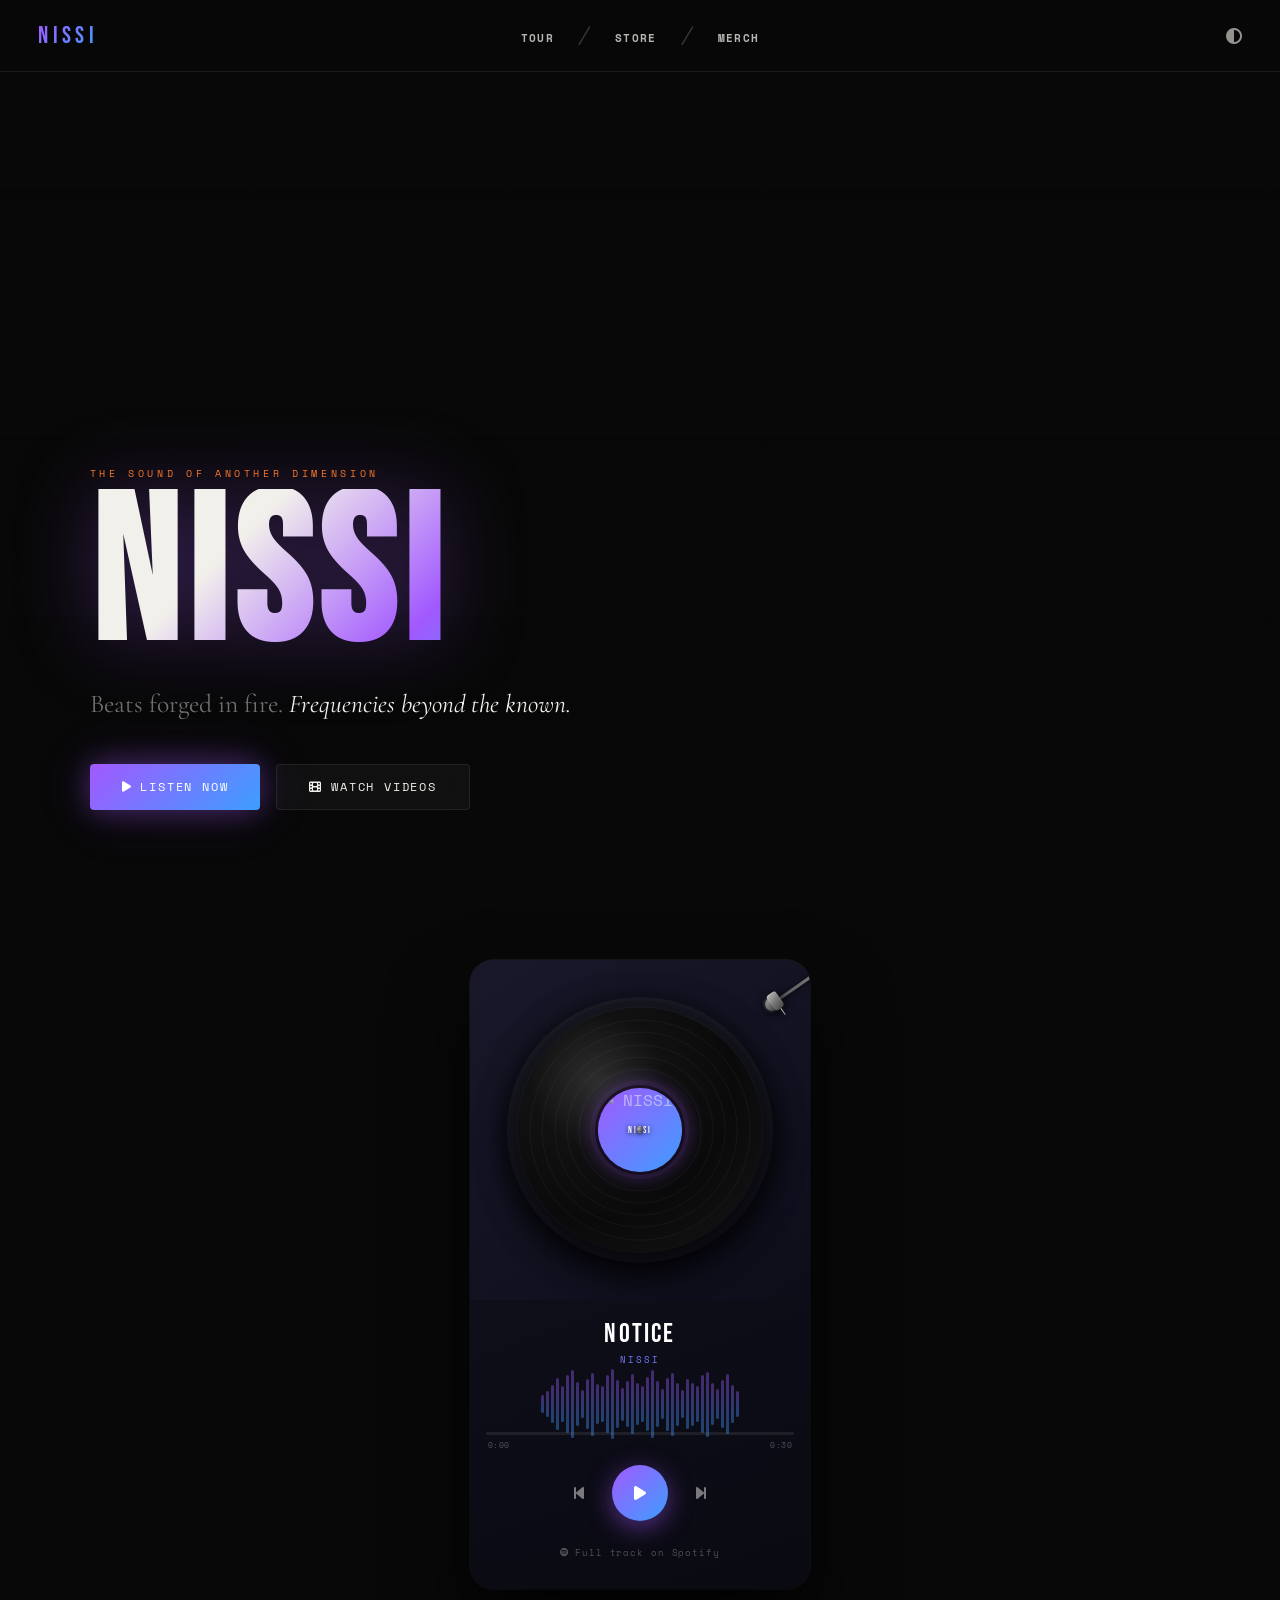
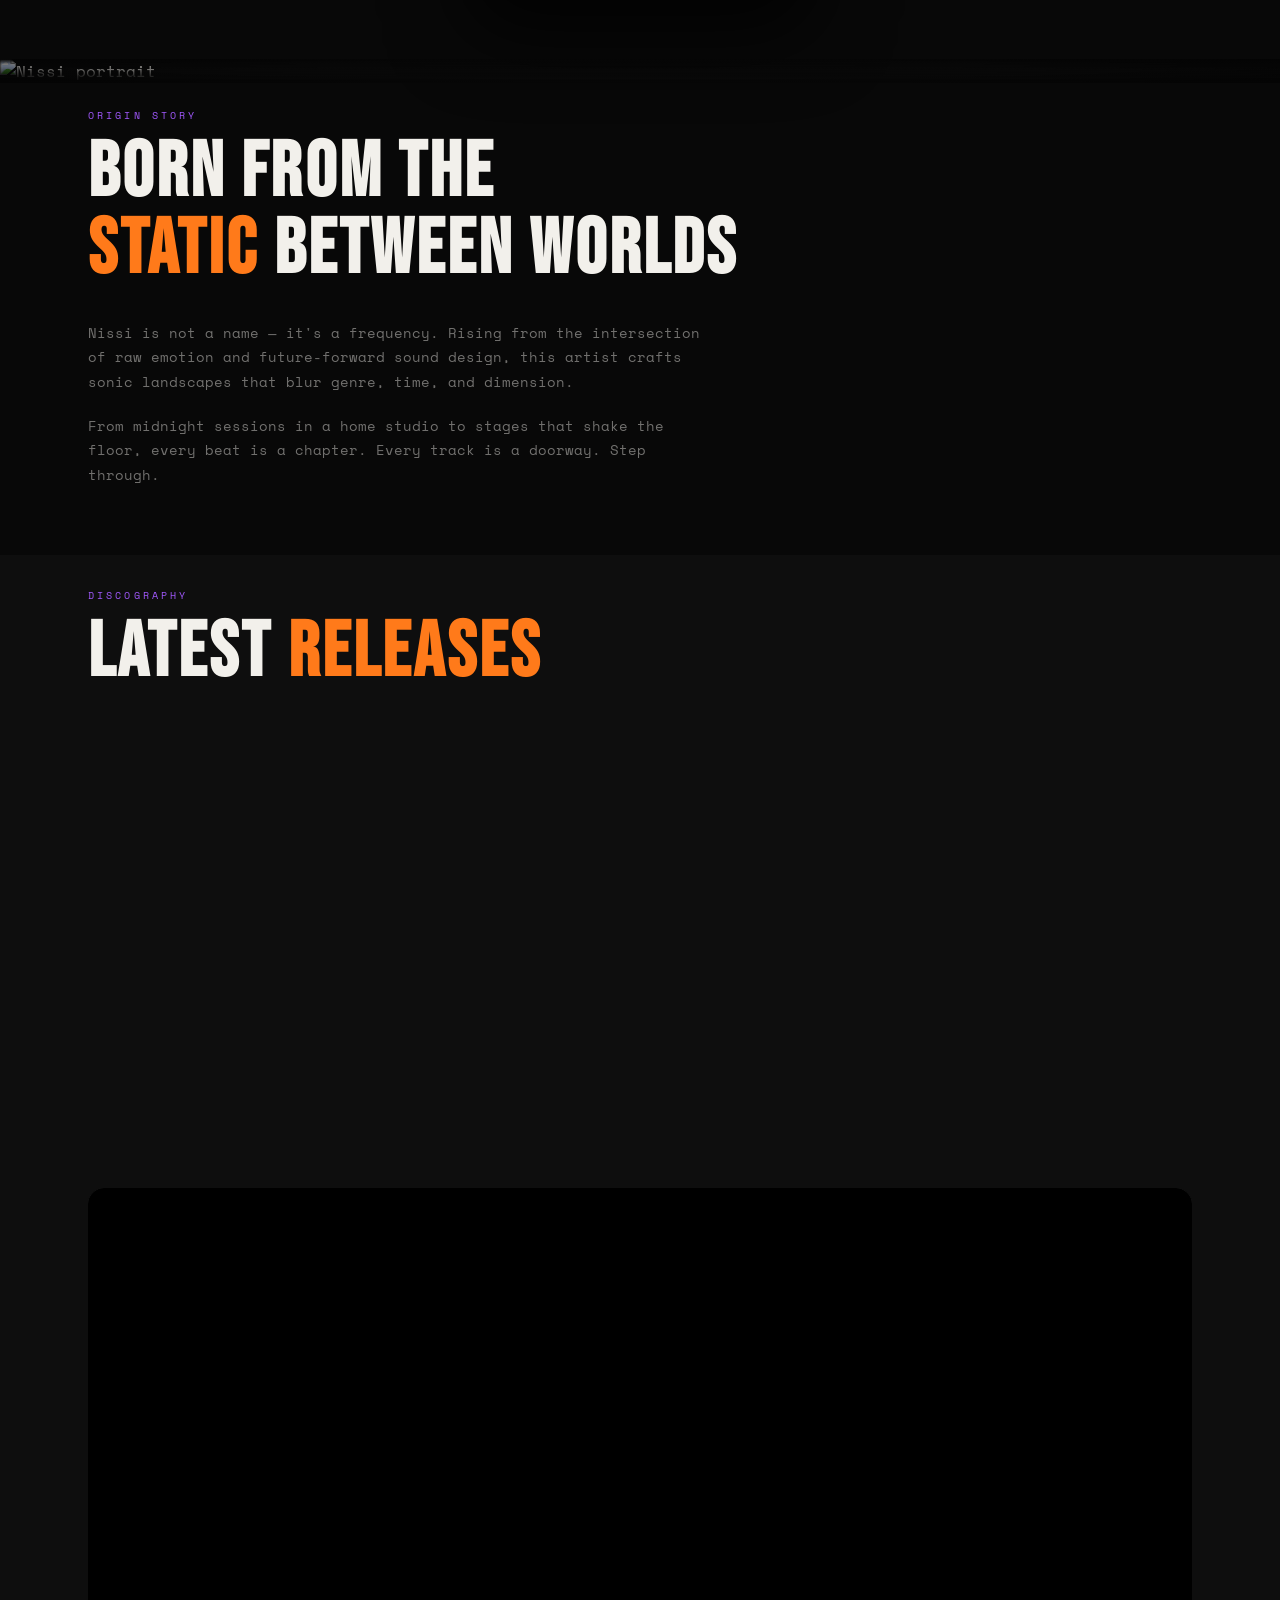
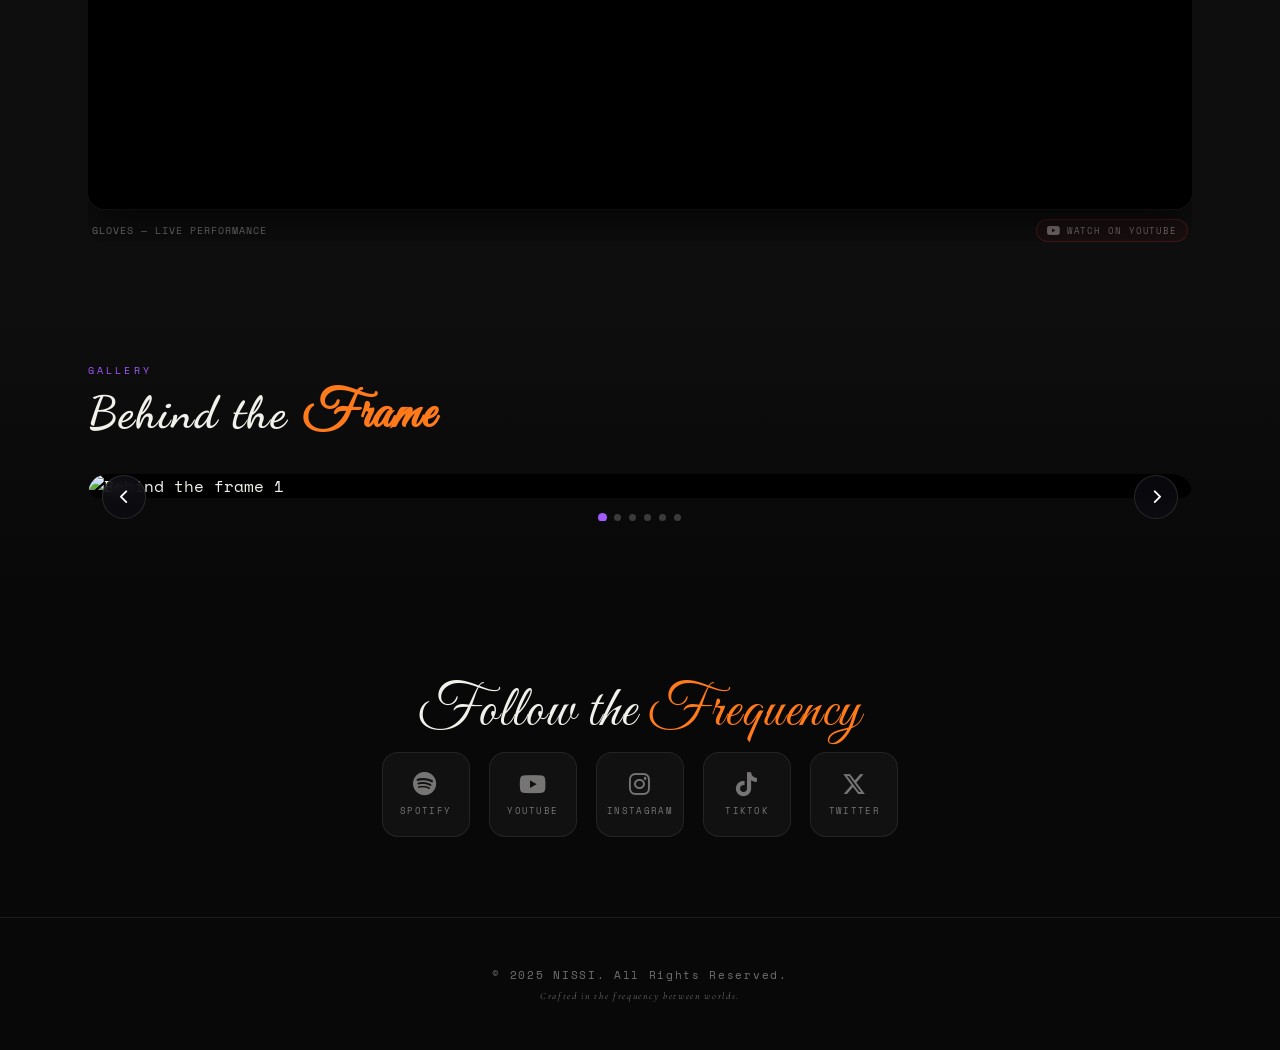
==== commit 8c23a017: "Add files via upload" ====
--- a/index.html
+++ b/index.html
@@ -178,20 +178,35 @@
   <!-- ═══════════════════════════ ABOUT ═══════════════════════════ -->
   <section id="about" style="padding:0; margin:0; position:relative; background:#080808;">
 
-    <!-- Photo: natural height, gradient fades bottom into dark -->
+    <!-- Photo: natural height, gradient fades into dark on all edges -->
     <div style="width:100%; position:relative; overflow:hidden;">
       <img
         id="aboutImg"
         src="https://res.cloudinary.com/dsetw6lec/image/upload/v1779879551/SaveClip.App_619214443_18554891209044663_5033763532246389721_n_uv8qec.jpg"
         alt="Nissi portrait"
-        style="width:100%; display:block; object-fit:cover; object-position:center top; will-change:transform;"
+        style="width:100%; display:block; object-fit:cover; object-position:center top; will-change:transform; filter:brightness(0.72) contrast(1.08);"
       />
-      <!-- Gradient fade: transparent → solid dark over the bottom 45% of the photo -->
+      <!-- Top fade: blend in from section above -->
+      <div style="
+        position:absolute;
+        top:0; left:0; right:0;
+        height:22%;
+        background: linear-gradient(to bottom, #080808 0%, transparent 100%);
+        pointer-events:none;
+      "></div>
+      <!-- Bottom fade: long, deep fade into dark -->
       <div style="
         position:absolute;
         bottom:0; left:0; right:0;
-        height:45%;
-        background: linear-gradient(to bottom, transparent 0%, #080808 100%);
+        height:72%;
+        background: linear-gradient(to bottom, transparent 0%, rgba(8,8,8,0.72) 55%, #080808 100%);
+        pointer-events:none;
+      "></div>
+      <!-- Side vignettes for depth -->
+      <div style="
+        position:absolute;
+        inset:0;
+        background: radial-gradient(ellipse at center, transparent 40%, rgba(0,0,0,0.55) 100%);
         pointer-events:none;
       "></div>
     </div>
@@ -791,12 +806,31 @@
       background-image: url('https://res.cloudinary.com/dsetw6lec/image/upload/v1779879570/SaveClip.App_618828134_18554891206044663_2451804228736720368_n_nyrlqe.jpg') !important;
     }
 
-    /* ── Smooth transition for both the background and overlay on theme switch ── */
+    /* ══════════════════════════════════════════
+       SMOOTH THEME TRANSITIONS — whole page
+       ══════════════════════════════════════════ */
+    #bg-overlay,
+    #navbar,
+    #player-section,
+    #about,
+    #music,
+    #gallery,
+    #social,
+    footer,
+    .section-title,
+    .section-eyebrow,
+    .hero-title,
+    .hero-sub,
+    .hero-tagline,
+    body {
+      transition:
+        background   0.55s ease,
+        background-color 0.55s ease,
+        color        0.55s ease,
+        border-color 0.55s ease;
+    }
     #bg-fixed {
       transition: background-image 0.5s ease;
-    }
-    #bg-overlay {
-      transition: background 0.5s ease;
     }
 
     /* ── Light theme: dim the overlay so the photo stays visible ── */
